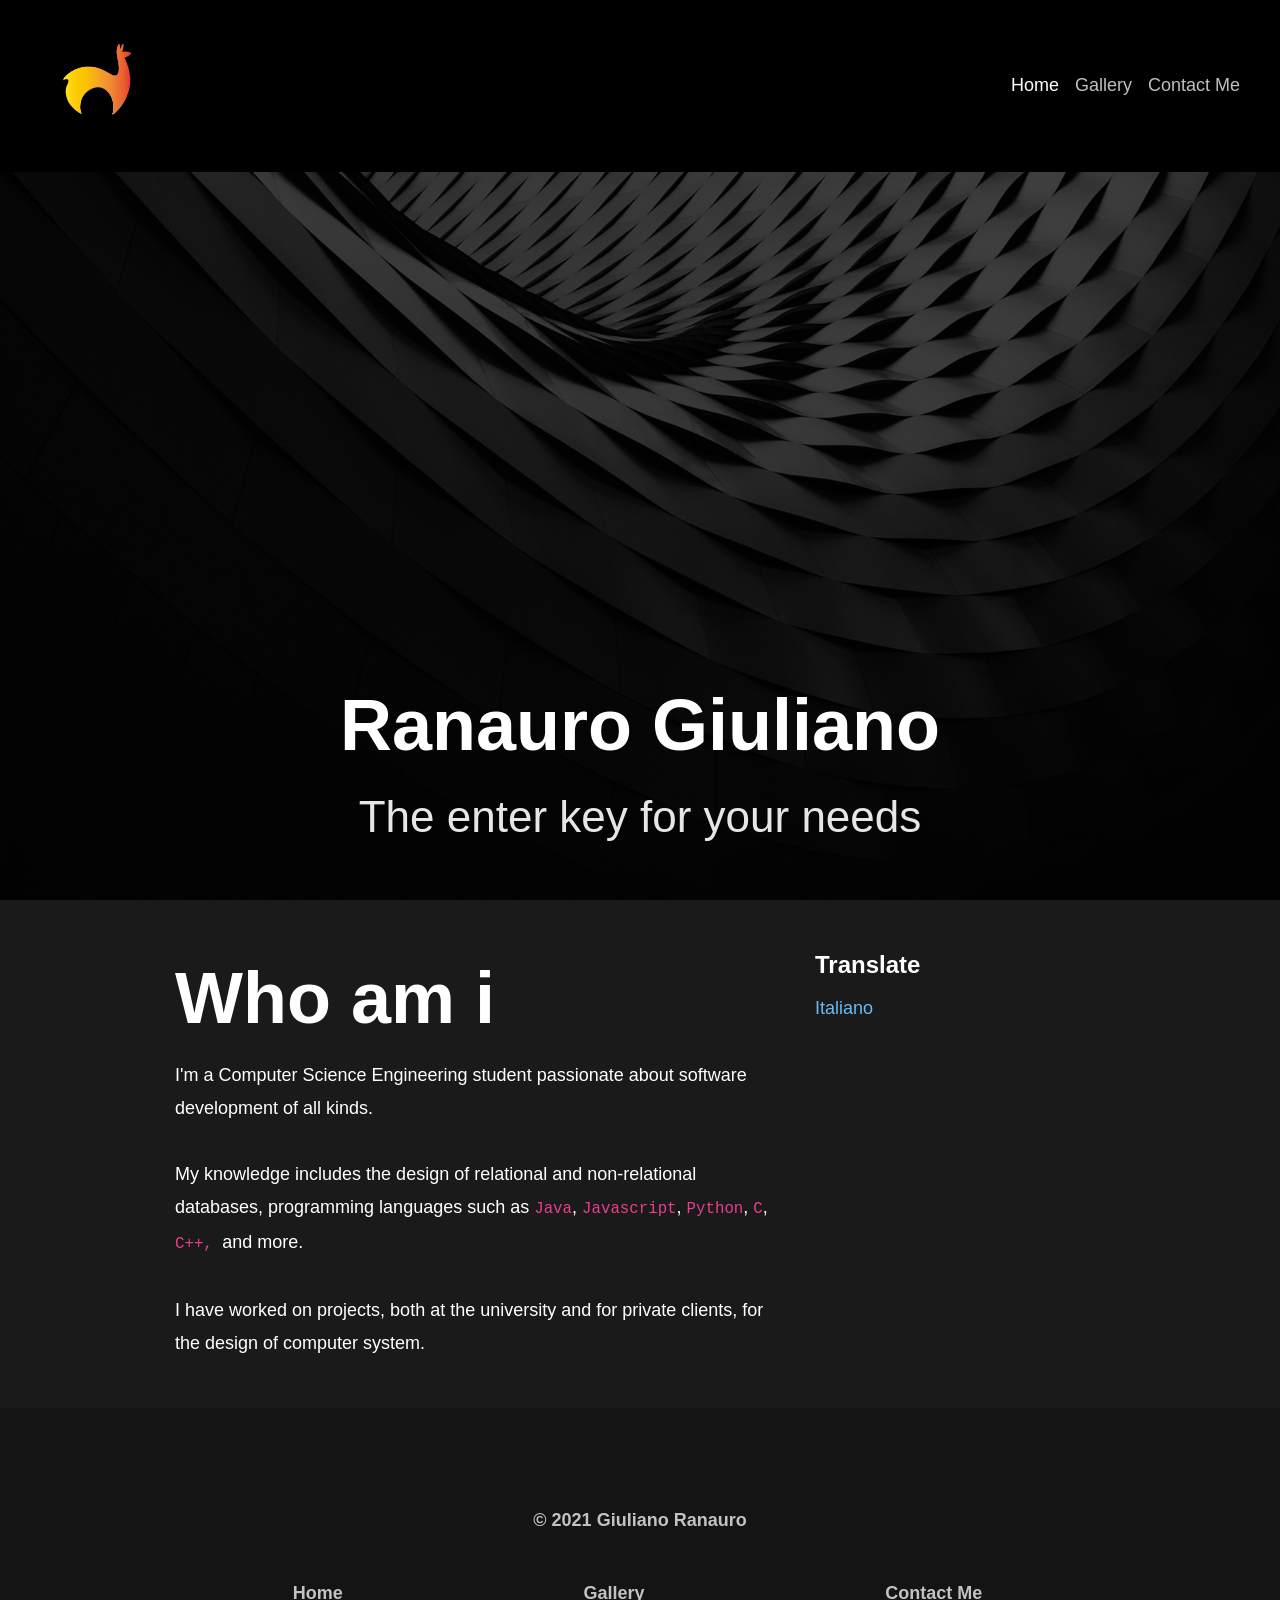
==== index.html @ 51da176e "link fix" ====
<!DOCTYPE html>
<html xmlns="http://www.w3.org/1999/xhtml" lang="en">

<head>

	<meta charset="utf-8" /> 
<meta http-equiv="Content-Type" content="text/html; charset=utf-8" />
		<meta name="robots" content="index, follow" />
		<meta name="generator" content="RapidWeaver" />
		<link rel="apple-touch-icon" sizes="167x167" href="https://follen99.github.io/ranauro.giuliano/resources/medium.png" />
<link rel="apple-touch-icon" sizes="180x180" href="https://follen99.github.io/ranauro.giuliano/resources/180x180.png" />
<link rel="apple-touch-icon" sizes="152x152" href="https://follen99.github.io/ranauro.giuliano/resources/small.png" />
<link rel="icon" type="image/png" href="https://follen99.github.io/ranauro.giuliano/resources/favicon_medium.png" sizes="32x32" />
<link rel="mask-icon" href="https://follen99.github.io/ranauro.giuliano/resources/site.svg" color="rgba(255,255,255,1.00)" /><link rel="icon" type="image/png" href="https://follen99.github.io/ranauro.giuliano/resources/favicon_small.png" sizes="16x16" />
<link rel="icon" type="image/png" href="https://follen99.github.io/ranauro.giuliano/resources/favicon_large.png" sizes="64x64" />
 

	<!-- Meta tags -->
	<meta name="viewport" content="width=device-width, initial-scale=1.0, maximum-scale=1.0, user-scalable=0" />

	<title>Home | Ranauro Giuliano</title>
	<link rel="stylesheet" type="text/css" media="all" href="rw_common/themes/Climate/consolidated.css?rwcache=648417399" />
		
	    
</head>

<!-- This page was created with RapidWeaver from Realmac Software. http://www.realmacsoftware.com -->

<body>
	<div class="hero" id="hero">
        <nav class="navbar navbar-expand-lg">
            <a class="navbar-brand" href="http://giulianoranauro.com/"><img src="rw_common/images/SiteIcon.png" width="1024" height="1024" alt="Ranauro Giuliano"/>
                <span class="navbar-title">Ranauro Giuliano</span>
            </a>
            <button class="navbar-toggler" type="button" data-toggle="collapse" data-target="#navbarNav" aria-controls="navbarNav" aria-expanded="false"
                aria-label="Toggle navigation">
                <span class="navbar-toggler-icon"></span>
            </button>
            <div class="collapse navbar-collapse" id="navbarNav">
                <ul class="navbar-nav ml-auto"><li class="nav-item active"><a href="./" rel="" class="nav-link">Home</a></li><li class="nav-item"><a href="photos/" rel="" class="nav-link">Gallery</a></li><li class="nav-item"><a href="markdown/" rel="" class="nav-link">Contact Me</a></li></ul>
            </div>
        </nav>

		<div class="hero-content" id="hero">
				<h1 class="hero-title">Ranauro Giuliano</h1>
				<h2 class="hero-slogan">The enter key for your needs</h2>
		</div>

		<div class="hero-background"></div>
	</div>

	<main class="content">
		<div class="container py-5">
			<div class="row">
				<div class="col-sm-8 main">
					<h1>Who am i </h1>I'm a Computer Science Engineering student passionate about software development of all kinds.<br /><br />My knowledge includes the design of relational and non-relational databases, programming languages such as <code>Java</code>, <code>Javascript</code>, <code>Python</code>, <code>C</code>, <code>C++, </code>and more.<br /><br />I have worked on projects, both at the university and for private clients, for the design of computer system.
                </div>

                <div class="col-sm-4 sidebar">
                    <h4>Translate</h4>
                    <a href="styled/" title="Home ita">Italiano</a>
                    
                </div>
			</div>
		</div>

		<div class="footer">
			<div class="container">
				<div class="row">
					<div class="col-sm-12">
						<div class="footer-content text-center">
							&copy; 2021 Giuliano Ranauro
						</div>

						<ul class="navbar-nav ml-auto"><li class="nav-item active"><a href="./" rel="" class="nav-link">Home</a></li><li class="nav-item"><a href="photos/" rel="" class="nav-link">Gallery</a></li><li class="nav-item"><a href="markdown/" rel="" class="nav-link">Contact Me</a></li></ul>
					</div>
				</div>
			</div>
		</div>
	</main>

	<script type="text/javascript" src="rw_common/themes/Climate/js/main.js?rwcache=648417399"></script>
</body>

</html>
---- rw_common/themes/Climate/consolidated.css ----
@media only screen {a:link,a:visited{color:rgba(104,187,247,1.00)}a:active,a:hover{color:rgba(83,150,198,1.00)}.btn-primary:link,.form-input-button{color:#fff;background-color:rgba(104,187,247,1.00);border-color:rgba(104,187,247,1.00)}.btn-primary:active,.btn-primary:hover,.form-input-button:active,.form-input-button:hover{background-color:rgba(83,150,198,1.00);border-color:rgba(83,150,198,1.00)}.footer-content a,.navbar-nav .dropdown-menu a:link,.thumbnail-caption{color:rgba(104,187,247,1.00)}.album-title,h1,h2,h3,h4,h5,h6{color:rgba(255,255,255,1.00)}.album-title em,h1 em,h2 em,h3 em,h4 em,h5 em,h6 em{color:rgba(255,255,255,1.00)}.album-title:after,h1:after,h2:after,h3:after,h4:after,h5:after,h6:after{background-color:rgba(104,187,247,1.00)}.photo-background,body{background-color:rgba(26,26,26,1.00);color:rgba(255,255,255,1.00);font-size:18px}.sidebar{color:rgba(255,255,255,0.45)}.hero-overlay{background-color:rgba(0,0,0,0.75)}.hero-background:before{background-color:rgba(0,0,0,0.75)}.hero-title{color:rgba(255,255,255,1.00)}.hero-slogan{color:rgba(255,255,255,0.90)}.navbar{background-color:rgba(0,0,0,1.00)}.nav-link:link,.nav-link:visited{color:rgba(255,255,255,0.75)}.navbar-nav>.nav-item.active>.nav-link,.navbar-nav>.nav-item>.nav-link:hover{color:rgba(255,255,255,1.00)}.navbar-toggler-icon{background:url("data:image/svg+xml;charset=utf8,%3Csvg viewBox='0 0 30 30' xmlns='http://www.w3.org/2000/svg'%3E%3Cpath stroke='rgba(255,255,255,0.75)' stroke-width='2' stroke-linecap='round' stroke-miterlimit='10' d='M4 7h22M4 15h22M4 23h22'/%3E%3C/svg%3E")}.footer{background-color:rgba(20,20,20,1.00)}.footer a:active,.footer a:hover,.footer a:link,.footer a:visited,.footer-content{color:rgba(194,194,194,1.00)!important}.navbar .navbar-brand img {display: inline-block;}.hero-background {filter: saturate(0%);}.container {max-width: 960px;}}/*! * Bootstrap v4.0.0 (https://getbootstrap.com) * Copyright 2011-2018 The Bootstrap Authors * Copyright 2011-2018 Twitter, Inc. * Licensed under MIT (https://github.com/twbs/bootstrap/blob/master/LICENSE) */:root{--blue:#007bff;--indigo:#6610f2;--purple:#6f42c1;--pink:#e83e8c;--red:#dc3545;--orange:#fd7e14;--yellow:#ffc107;--green:#28a745;--teal:#20c997;--cyan:#17a2b8;--white:#fff;--gray:#6c757d;--gray-dark:#343a40;--primary:#007bff;--secondary:#6c757d;--success:#28a745;--info:#17a2b8;--warning:#ffc107;--danger:#dc3545;--light:#f8f9fa;--dark:#343a40;--breakpoint-xs:0;--breakpoint-sm:576px;--breakpoint-md:768px;--breakpoint-lg:992px;--breakpoint-xl:1200px;--font-family-sans-serif:-apple-system,BlinkMacSystemFont,"Segoe UI",Roboto,"Helvetica Neue",Arial,sans-serif,"Apple Color Emoji","Segoe UI Emoji","Segoe UI Symbol";--font-family-monospace:SFMono-Regular,Menlo,Monaco,Consolas,"Liberation Mono","Courier New",monospace}*,:after,:before{-webkit-box-sizing:border-box;box-sizing:border-box}html{font-family:sans-serif;line-height:1.15;-webkit-text-size-adjust:100%;-ms-text-size-adjust:100%;-ms-overflow-style:scrollbar;-webkit-tap-highlight-color:transparent}@-ms-viewport{width:device-width}article,aside,dialog,figcaption,figure,footer,header,hgroup,main,nav,section{display:block}body{margin:0;font-family:-apple-system,BlinkMacSystemFont,Segoe UI,Roboto,Helvetica Neue,Arial,sans-serif;font-size:1rem;font-weight:400;line-height:1.6;color:#fff;text-align:left;background-color:#000}[tabindex="-1"]:focus{outline:0!important}hr{-webkit-box-sizing:content-box;box-sizing:content-box;height:0;overflow:visible}h1,h2,h3,h4,h5,h6{margin-top:0;margin-bottom:.66666667rem}p{margin-top:0;margin-bottom:1rem}abbr[data-original-title],abbr[title]{text-decoration:underline;-webkit-text-decoration:underline dotted;text-decoration:underline dotted;cursor:help;border-bottom:0}address{font-style:normal;line-height:inherit}address,dl,ol,ul{margin-bottom:1rem}dl,ol,ul{margin-top:0}ol ol,ol ul,ul ol,ul ul{margin-bottom:0}dt{font-weight:600}dd{margin-bottom:.5rem;margin-left:0}blockquote{margin:0 0 1rem}dfn{font-style:italic}b,strong{font-weight:bolder}small{font-size:80%}sub,sup{position:relative;font-size:75%;line-height:0;vertical-align:baseline}sub{bottom:-.25em}sup{top:-.5em}a{color:#007bff;text-decoration:none;background-color:transparent;-webkit-text-decoration-skip:objects}a:hover{color:#0056b3;text-decoration:underline}a:not([href]):not([tabindex]),a:not([href]):not([tabindex]):focus,a:not([href]):not([tabindex]):hover{color:inherit;text-decoration:none}a:not([href]):not([tabindex]):focus{outline:0}code,kbd,pre,samp{font-family:monospace,monospace;font-size:1em}pre{margin-top:0;margin-bottom:1rem;overflow:auto;-ms-overflow-style:scrollbar}figure{margin:0 0 1rem}img{vertical-align:middle;border-style:none}svg:not(:root){overflow:hidden}table{border-collapse:collapse}caption{padding-top:.75rem;padding-bottom:.75rem;color:#6c757d;text-align:left;caption-side:bottom}th{text-align:inherit}label{display:inline-block;margin-bottom:.5rem}button{border-radius:0}button:focus{outline:1px dotted;outline:5px auto -webkit-focus-ring-color}button,input,optgroup,select,textarea{margin:0;font-family:inherit;font-size:inherit;line-height:inherit}button,input{overflow:visible}button,select{text-transform:none}[type=reset],[type=submit],button,html [type=button]{-webkit-appearance:button}[type=button]::-moz-focus-inner,[type=reset]::-moz-focus-inner,[type=submit]::-moz-focus-inner,button::-moz-focus-inner{padding:0;border-style:none}input[type=checkbox],input[type=radio]{-webkit-box-sizing:border-box;box-sizing:border-box;padding:0}input[type=date],input[type=datetime-local],input[type=month],input[type=time]{-webkit-appearance:listbox}textarea{overflow:auto;resize:vertical}fieldset{min-width:0;padding:0;margin:0;border:0}legend{display:block;width:100%;max-width:100%;padding:0;margin-bottom:.5rem;font-size:1.5rem;line-height:inherit;color:inherit;white-space:normal}progress{vertical-align:baseline}[type=number]::-webkit-inner-spin-button,[type=number]::-webkit-outer-spin-button{height:auto}[type=search]{outline-offset:-2px;-webkit-appearance:none}[type=search]::-webkit-search-cancel-button,[type=search]::-webkit-search-decoration{-webkit-appearance:none}::-webkit-file-upload-button{font:inherit;-webkit-appearance:button}output{display:inline-block}summary{display:list-item;cursor:pointer}template{display:none}[hidden]{display:none!important}.album-title,.blog-entry .blog-entry-title,.h1,.h2,.h3,.h4,.h5,.h6,.photo-background .photo-navigation .photo-title,h1,h2,h3,h4,h5,h6{margin-bottom:.66666667rem;font-family:inherit;font-weight:600;line-height:1.4;color:inherit}.h1,h1{font-size:4.5rem}.album-title,.blog-entry .blog-entry-title,.h2,.photo-background .photo-navigation .photo-title,h2{font-size:2.75rem}.h3,h3{font-size:2rem}.h4,h4{font-size:1.5rem}.h5,.h6,h5,h6{font-size:1rem}.album-description,.lead,.photo-background .photo-navigation .photo-caption{font-size:1.5rem;font-weight:300}.display-1{font-size:6rem}.display-1,.display-2{font-weight:300;line-height:1.4}.display-2{font-size:5.5rem}.display-3{font-size:4.5rem}.display-3,.display-4{font-weight:300;line-height:1.4}.display-4{font-size:3.5rem}hr{margin-top:1rem;margin-bottom:1rem;border:0;border-top:1px solid #404040}.small,small{font-size:80%;font-weight:400}.mark,mark{padding:.2em;background-color:#fcf8e3}.list-inline,.list-unstyled{padding-left:0;list-style:none}.list-inline-item{display:inline-block}.list-inline-item:not(:last-child){margin-right:.5rem}.initialism{font-size:90%;text-transform:uppercase}.blockquote{margin-bottom:1rem;font-size:1.25rem}.blockquote-footer{display:block;font-size:80%;color:#6c757d}.blockquote-footer:before{content:"\2014   \A0"}.album-wrapper .thumbnail-wrap .thumbnail-frame>a>img,.blog-entry img,.img-fluid,.img-thumbnail,img{max-width:100%;height:auto}.img-thumbnail{padding:.25rem;background-color:#000;border:1px solid #dee2e6;border-radius:.25rem}.figure{display:inline-block}.figure-img{margin-bottom:.5rem;line-height:1}.figure-caption{font-size:90%;color:#6c757d}code,kbd,pre,samp{font-family:SFMono-Regular,Menlo,Monaco,Consolas,Liberation Mono,Courier New,monospace}code{font-size:87.5%;color:#e83e8c;word-break:break-word}a>code{color:inherit}kbd{padding:.2rem .4rem;font-size:87.5%;color:#fff;background-color:#212529;border-radius:.2rem}kbd kbd{padding:0;font-size:100%;font-weight:600}pre{display:block;font-size:87.5%;color:#212529}pre code{font-size:inherit;color:inherit;word-break:normal}.pre-scrollable{max-height:340px;overflow-y:scroll}.container{width:100%;padding-right:15px;padding-left:15px;margin-right:auto;margin-left:auto}@media (min-width:576px){.container{max-width:540px}}@media (min-width:768px){.container{max-width:720px}}@media (min-width:992px){.container{max-width:880px}}@media (min-width:1200px){.container{max-width:980px}}.container-fluid{width:100%;padding-right:15px;padding-left:15px;margin-right:auto;margin-left:auto}.row{display:-webkit-box;display:-ms-flexbox;display:flex;-ms-flex-wrap:wrap;flex-wrap:wrap;margin-right:-15px;margin-left:-15px}.no-gutters{margin-right:0;margin-left:0}.no-gutters>.col,.no-gutters>[class*=col-]{padding-right:0;padding-left:0}.col,.col-1,.col-2,.col-3,.col-4,.col-5,.col-6,.col-7,.col-8,.col-9,.col-10,.col-11,.col-12,.col-auto,.col-lg,.col-lg-1,.col-lg-2,.col-lg-3,.col-lg-4,.col-lg-5,.col-lg-6,.col-lg-7,.col-lg-8,.col-lg-9,.col-lg-10,.col-lg-11,.col-lg-12,.col-lg-auto,.col-md,.col-md-1,.col-md-2,.col-md-3,.col-md-4,.col-md-5,.col-md-6,.col-md-7,.col-md-8,.col-md-9,.col-md-10,.col-md-11,.col-md-12,.col-md-auto,.col-sm,.col-sm-1,.col-sm-2,.col-sm-3,.col-sm-4,.col-sm-5,.col-sm-6,.col-sm-7,.col-sm-8,.col-sm-9,.col-sm-10,.col-sm-11,.col-sm-12,.col-sm-auto,.col-xl,.col-xl-1,.col-xl-2,.col-xl-3,.col-xl-4,.col-xl-5,.col-xl-6,.col-xl-7,.col-xl-8,.col-xl-9,.col-xl-10,.col-xl-11,.col-xl-12,.col-xl-auto,.form-select-field{position:relative;width:100%;min-height:1px;padding-right:15px;padding-left:15px}.col{-ms-flex-preferred-size:0;flex-basis:0;-webkit-box-flex:1;-ms-flex-positive:1;flex-grow:1;max-width:100%}.col-auto{-ms-flex:0 0 auto;flex:0 0 auto;width:auto;max-width:none}.col-1,.col-auto{-webkit-box-flex:0}.col-1{-ms-flex:0 0 8.33333333%;flex:0 0 8.33333333%;max-width:8.33333333%}.col-2{-ms-flex:0 0 16.66666667%;flex:0 0 16.66666667%;max-width:16.66666667%}.col-2,.col-3{-webkit-box-flex:0}.col-3{-ms-flex:0 0 25%;flex:0 0 25%;max-width:25%}.col-4{-ms-flex:0 0 33.33333333%;flex:0 0 33.33333333%;max-width:33.33333333%}.col-4,.col-5{-webkit-box-flex:0}.col-5{-ms-flex:0 0 41.66666667%;flex:0 0 41.66666667%;max-width:41.66666667%}.col-6{-ms-flex:0 0 50%;flex:0 0 50%;max-width:50%}.col-6,.col-7{-webkit-box-flex:0}.col-7{-ms-flex:0 0 58.33333333%;flex:0 0 58.33333333%;max-width:58.33333333%}.col-8{-ms-flex:0 0 66.66666667%;flex:0 0 66.66666667%;max-width:66.66666667%}.col-8,.col-9{-webkit-box-flex:0}.col-9{-ms-flex:0 0 75%;flex:0 0 75%;max-width:75%}.col-10{-ms-flex:0 0 83.33333333%;flex:0 0 83.33333333%;max-width:83.33333333%}.col-10,.col-11{-webkit-box-flex:0}.col-11{-ms-flex:0 0 91.66666667%;flex:0 0 91.66666667%;max-width:91.66666667%}.col-12{-webkit-box-flex:0;-ms-flex:0 0 100%;flex:0 0 100%;max-width:100%}.order-first{-webkit-box-ordinal-group:0;-ms-flex-order:-1;order:-1}.order-last{-webkit-box-ordinal-group:14;-ms-flex-order:13;order:13}.order-0{-webkit-box-ordinal-group:1;-ms-flex-order:0;order:0}.order-1{-webkit-box-ordinal-group:2;-ms-flex-order:1;order:1}.order-2{-webkit-box-ordinal-group:3;-ms-flex-order:2;order:2}.order-3{-webkit-box-ordinal-group:4;-ms-flex-order:3;order:3}.order-4{-webkit-box-ordinal-group:5;-ms-flex-order:4;order:4}.order-5{-webkit-box-ordinal-group:6;-ms-flex-order:5;order:5}.order-6{-webkit-box-ordinal-group:7;-ms-flex-order:6;order:6}.order-7{-webkit-box-ordinal-group:8;-ms-flex-order:7;order:7}.order-8{-webkit-box-ordinal-group:9;-ms-flex-order:8;order:8}.order-9{-webkit-box-ordinal-group:10;-ms-flex-order:9;order:9}.order-10{-webkit-box-ordinal-group:11;-ms-flex-order:10;order:10}.order-11{-webkit-box-ordinal-group:12;-ms-flex-order:11;order:11}.order-12{-webkit-box-ordinal-group:13;-ms-flex-order:12;order:12}.offset-1{margin-left:8.33333333%}.offset-2{margin-left:16.66666667%}.offset-3{margin-left:25%}.offset-4{margin-left:33.33333333%}.offset-5{margin-left:41.66666667%}.offset-6{margin-left:50%}.offset-7{margin-left:58.33333333%}.offset-8{margin-left:66.66666667%}.offset-9{margin-left:75%}.offset-10{margin-left:83.33333333%}.offset-11{margin-left:91.66666667%}@media (min-width:576px){.col-sm{-ms-flex-preferred-size:0;flex-basis:0;-webkit-box-flex:1;-ms-flex-positive:1;flex-grow:1;max-width:100%}.col-sm-auto{-webkit-box-flex:0;-ms-flex:0 0 auto;flex:0 0 auto;width:auto;max-width:none}.col-sm-1{-webkit-box-flex:0;-ms-flex:0 0 8.33333333%;flex:0 0 8.33333333%;max-width:8.33333333%}.col-sm-2{-webkit-box-flex:0;-ms-flex:0 0 16.66666667%;flex:0 0 16.66666667%;max-width:16.66666667%}.col-sm-3{-webkit-box-flex:0;-ms-flex:0 0 25%;flex:0 0 25%;max-width:25%}.col-sm-4{-webkit-box-flex:0;-ms-flex:0 0 33.33333333%;flex:0 0 33.33333333%;max-width:33.33333333%}.col-sm-5{-webkit-box-flex:0;-ms-flex:0 0 41.66666667%;flex:0 0 41.66666667%;max-width:41.66666667%}.col-sm-6,.form-select-field{-webkit-box-flex:0;-ms-flex:0 0 50%;flex:0 0 50%;max-width:50%}.col-sm-7{-webkit-box-flex:0;-ms-flex:0 0 58.33333333%;flex:0 0 58.33333333%;max-width:58.33333333%}.col-sm-8{-webkit-box-flex:0;-ms-flex:0 0 66.66666667%;flex:0 0 66.66666667%;max-width:66.66666667%}.col-sm-9{-webkit-box-flex:0;-ms-flex:0 0 75%;flex:0 0 75%;max-width:75%}.col-sm-10{-webkit-box-flex:0;-ms-flex:0 0 83.33333333%;flex:0 0 83.33333333%;max-width:83.33333333%}.col-sm-11{-webkit-box-flex:0;-ms-flex:0 0 91.66666667%;flex:0 0 91.66666667%;max-width:91.66666667%}.col-sm-12{-webkit-box-flex:0;-ms-flex:0 0 100%;flex:0 0 100%;max-width:100%}.order-sm-first{-webkit-box-ordinal-group:0;-ms-flex-order:-1;order:-1}.order-sm-last{-webkit-box-ordinal-group:14;-ms-flex-order:13;order:13}.order-sm-0{-webkit-box-ordinal-group:1;-ms-flex-order:0;order:0}.order-sm-1{-webkit-box-ordinal-group:2;-ms-flex-order:1;order:1}.order-sm-2{-webkit-box-ordinal-group:3;-ms-flex-order:2;order:2}.order-sm-3{-webkit-box-ordinal-group:4;-ms-flex-order:3;order:3}.order-sm-4{-webkit-box-ordinal-group:5;-ms-flex-order:4;order:4}.order-sm-5{-webkit-box-ordinal-group:6;-ms-flex-order:5;order:5}.order-sm-6{-webkit-box-ordinal-group:7;-ms-flex-order:6;order:6}.order-sm-7{-webkit-box-ordinal-group:8;-ms-flex-order:7;order:7}.order-sm-8{-webkit-box-ordinal-group:9;-ms-flex-order:8;order:8}.order-sm-9{-webkit-box-ordinal-group:10;-ms-flex-order:9;order:9}.order-sm-10{-webkit-box-ordinal-group:11;-ms-flex-order:10;order:10}.order-sm-11{-webkit-box-ordinal-group:12;-ms-flex-order:11;order:11}.order-sm-12{-webkit-box-ordinal-group:13;-ms-flex-order:12;order:12}.offset-sm-0{margin-left:0}.offset-sm-1{margin-left:8.33333333%}.offset-sm-2{margin-left:16.66666667%}.offset-sm-3{margin-left:25%}.offset-sm-4{margin-left:33.33333333%}.offset-sm-5{margin-left:41.66666667%}.offset-sm-6{margin-left:50%}.offset-sm-7{margin-left:58.33333333%}.offset-sm-8{margin-left:66.66666667%}.offset-sm-9{margin-left:75%}.offset-sm-10{margin-left:83.33333333%}.offset-sm-11{margin-left:91.66666667%}}@media (min-width:768px){.col-md{-ms-flex-preferred-size:0;flex-basis:0;-webkit-box-flex:1;-ms-flex-positive:1;flex-grow:1;max-width:100%}.col-md-auto{-webkit-box-flex:0;-ms-flex:0 0 auto;flex:0 0 auto;width:auto;max-width:none}.col-md-1{-webkit-box-flex:0;-ms-flex:0 0 8.33333333%;flex:0 0 8.33333333%;max-width:8.33333333%}.col-md-2{-webkit-box-flex:0;-ms-flex:0 0 16.66666667%;flex:0 0 16.66666667%;max-width:16.66666667%}.col-md-3{-webkit-box-flex:0;-ms-flex:0 0 25%;flex:0 0 25%;max-width:25%}.col-md-4{-webkit-box-flex:0;-ms-flex:0 0 33.33333333%;flex:0 0 33.33333333%;max-width:33.33333333%}.col-md-5{-webkit-box-flex:0;-ms-flex:0 0 41.66666667%;flex:0 0 41.66666667%;max-width:41.66666667%}.col-md-6{-webkit-box-flex:0;-ms-flex:0 0 50%;flex:0 0 50%;max-width:50%}.col-md-7{-webkit-box-flex:0;-ms-flex:0 0 58.33333333%;flex:0 0 58.33333333%;max-width:58.33333333%}.col-md-8{-webkit-box-flex:0;-ms-flex:0 0 66.66666667%;flex:0 0 66.66666667%;max-width:66.66666667%}.col-md-9{-webkit-box-flex:0;-ms-flex:0 0 75%;flex:0 0 75%;max-width:75%}.col-md-10{-webkit-box-flex:0;-ms-flex:0 0 83.33333333%;flex:0 0 83.33333333%;max-width:83.33333333%}.col-md-11{-webkit-box-flex:0;-ms-flex:0 0 91.66666667%;flex:0 0 91.66666667%;max-width:91.66666667%}.col-md-12{-webkit-box-flex:0;-ms-flex:0 0 100%;flex:0 0 100%;max-width:100%}.order-md-first{-webkit-box-ordinal-group:0;-ms-flex-order:-1;order:-1}.order-md-last{-webkit-box-ordinal-group:14;-ms-flex-order:13;order:13}.order-md-0{-webkit-box-ordinal-group:1;-ms-flex-order:0;order:0}.order-md-1{-webkit-box-ordinal-group:2;-ms-flex-order:1;order:1}.order-md-2{-webkit-box-ordinal-group:3;-ms-flex-order:2;order:2}.order-md-3{-webkit-box-ordinal-group:4;-ms-flex-order:3;order:3}.order-md-4{-webkit-box-ordinal-group:5;-ms-flex-order:4;order:4}.order-md-5{-webkit-box-ordinal-group:6;-ms-flex-order:5;order:5}.order-md-6{-webkit-box-ordinal-group:7;-ms-flex-order:6;order:6}.order-md-7{-webkit-box-ordinal-group:8;-ms-flex-order:7;order:7}.order-md-8{-webkit-box-ordinal-group:9;-ms-flex-order:8;order:8}.order-md-9{-webkit-box-ordinal-group:10;-ms-flex-order:9;order:9}.order-md-10{-webkit-box-ordinal-group:11;-ms-flex-order:10;order:10}.order-md-11{-webkit-box-ordinal-group:12;-ms-flex-order:11;order:11}.order-md-12{-webkit-box-ordinal-group:13;-ms-flex-order:12;order:12}.offset-md-0{margin-left:0}.offset-md-1{margin-left:8.33333333%}.offset-md-2{margin-left:16.66666667%}.offset-md-3{margin-left:25%}.offset-md-4{margin-left:33.33333333%}.offset-md-5{margin-left:41.66666667%}.offset-md-6{margin-left:50%}.offset-md-7{margin-left:58.33333333%}.offset-md-8{margin-left:66.66666667%}.offset-md-9{margin-left:75%}.offset-md-10{margin-left:83.33333333%}.offset-md-11{margin-left:91.66666667%}}@media (min-width:992px){.col-lg{-ms-flex-preferred-size:0;flex-basis:0;-webkit-box-flex:1;-ms-flex-positive:1;flex-grow:1;max-width:100%}.col-lg-auto{-webkit-box-flex:0;-ms-flex:0 0 auto;flex:0 0 auto;width:auto;max-width:none}.col-lg-1{-webkit-box-flex:0;-ms-flex:0 0 8.33333333%;flex:0 0 8.33333333%;max-width:8.33333333%}.col-lg-2{-webkit-box-flex:0;-ms-flex:0 0 16.66666667%;flex:0 0 16.66666667%;max-width:16.66666667%}.col-lg-3{-webkit-box-flex:0;-ms-flex:0 0 25%;flex:0 0 25%;max-width:25%}.col-lg-4{-webkit-box-flex:0;-ms-flex:0 0 33.33333333%;flex:0 0 33.33333333%;max-width:33.33333333%}.col-lg-5{-webkit-box-flex:0;-ms-flex:0 0 41.66666667%;flex:0 0 41.66666667%;max-width:41.66666667%}.col-lg-6{-webkit-box-flex:0;-ms-flex:0 0 50%;flex:0 0 50%;max-width:50%}.col-lg-7{-webkit-box-flex:0;-ms-flex:0 0 58.33333333%;flex:0 0 58.33333333%;max-width:58.33333333%}.col-lg-8{-webkit-box-flex:0;-ms-flex:0 0 66.66666667%;flex:0 0 66.66666667%;max-width:66.66666667%}.col-lg-9{-webkit-box-flex:0;-ms-flex:0 0 75%;flex:0 0 75%;max-width:75%}.col-lg-10{-webkit-box-flex:0;-ms-flex:0 0 83.33333333%;flex:0 0 83.33333333%;max-width:83.33333333%}.col-lg-11{-webkit-box-flex:0;-ms-flex:0 0 91.66666667%;flex:0 0 91.66666667%;max-width:91.66666667%}.col-lg-12{-webkit-box-flex:0;-ms-flex:0 0 100%;flex:0 0 100%;max-width:100%}.order-lg-first{-webkit-box-ordinal-group:0;-ms-flex-order:-1;order:-1}.order-lg-last{-webkit-box-ordinal-group:14;-ms-flex-order:13;order:13}.order-lg-0{-webkit-box-ordinal-group:1;-ms-flex-order:0;order:0}.order-lg-1{-webkit-box-ordinal-group:2;-ms-flex-order:1;order:1}.order-lg-2{-webkit-box-ordinal-group:3;-ms-flex-order:2;order:2}.order-lg-3{-webkit-box-ordinal-group:4;-ms-flex-order:3;order:3}.order-lg-4{-webkit-box-ordinal-group:5;-ms-flex-order:4;order:4}.order-lg-5{-webkit-box-ordinal-group:6;-ms-flex-order:5;order:5}.order-lg-6{-webkit-box-ordinal-group:7;-ms-flex-order:6;order:6}.order-lg-7{-webkit-box-ordinal-group:8;-ms-flex-order:7;order:7}.order-lg-8{-webkit-box-ordinal-group:9;-ms-flex-order:8;order:8}.order-lg-9{-webkit-box-ordinal-group:10;-ms-flex-order:9;order:9}.order-lg-10{-webkit-box-ordinal-group:11;-ms-flex-order:10;order:10}.order-lg-11{-webkit-box-ordinal-group:12;-ms-flex-order:11;order:11}.order-lg-12{-webkit-box-ordinal-group:13;-ms-flex-order:12;order:12}.offset-lg-0{margin-left:0}.offset-lg-1{margin-left:8.33333333%}.offset-lg-2{margin-left:16.66666667%}.offset-lg-3{margin-left:25%}.offset-lg-4{margin-left:33.33333333%}.offset-lg-5{margin-left:41.66666667%}.offset-lg-6{margin-left:50%}.offset-lg-7{margin-left:58.33333333%}.offset-lg-8{margin-left:66.66666667%}.offset-lg-9{margin-left:75%}.offset-lg-10{margin-left:83.33333333%}.offset-lg-11{margin-left:91.66666667%}}@media (min-width:1200px){.col-xl{-ms-flex-preferred-size:0;flex-basis:0;-webkit-box-flex:1;-ms-flex-positive:1;flex-grow:1;max-width:100%}.col-xl-auto{-webkit-box-flex:0;-ms-flex:0 0 auto;flex:0 0 auto;width:auto;max-width:none}.col-xl-1{-webkit-box-flex:0;-ms-flex:0 0 8.33333333%;flex:0 0 8.33333333%;max-width:8.33333333%}.col-xl-2{-webkit-box-flex:0;-ms-flex:0 0 16.66666667%;flex:0 0 16.66666667%;max-width:16.66666667%}.col-xl-3{-webkit-box-flex:0;-ms-flex:0 0 25%;flex:0 0 25%;max-width:25%}.col-xl-4{-webkit-box-flex:0;-ms-flex:0 0 33.33333333%;flex:0 0 33.33333333%;max-width:33.33333333%}.col-xl-5{-webkit-box-flex:0;-ms-flex:0 0 41.66666667%;flex:0 0 41.66666667%;max-width:41.66666667%}.col-xl-6{-webkit-box-flex:0;-ms-flex:0 0 50%;flex:0 0 50%;max-width:50%}.col-xl-7{-webkit-box-flex:0;-ms-flex:0 0 58.33333333%;flex:0 0 58.33333333%;max-width:58.33333333%}.col-xl-8{-webkit-box-flex:0;-ms-flex:0 0 66.66666667%;flex:0 0 66.66666667%;max-width:66.66666667%}.col-xl-9{-webkit-box-flex:0;-ms-flex:0 0 75%;flex:0 0 75%;max-width:75%}.col-xl-10{-webkit-box-flex:0;-ms-flex:0 0 83.33333333%;flex:0 0 83.33333333%;max-width:83.33333333%}.col-xl-11{-webkit-box-flex:0;-ms-flex:0 0 91.66666667%;flex:0 0 91.66666667%;max-width:91.66666667%}.col-xl-12{-webkit-box-flex:0;-ms-flex:0 0 100%;flex:0 0 100%;max-width:100%}.order-xl-first{-webkit-box-ordinal-group:0;-ms-flex-order:-1;order:-1}.order-xl-last{-webkit-box-ordinal-group:14;-ms-flex-order:13;order:13}.order-xl-0{-webkit-box-ordinal-group:1;-ms-flex-order:0;order:0}.order-xl-1{-webkit-box-ordinal-group:2;-ms-flex-order:1;order:1}.order-xl-2{-webkit-box-ordinal-group:3;-ms-flex-order:2;order:2}.order-xl-3{-webkit-box-ordinal-group:4;-ms-flex-order:3;order:3}.order-xl-4{-webkit-box-ordinal-group:5;-ms-flex-order:4;order:4}.order-xl-5{-webkit-box-ordinal-group:6;-ms-flex-order:5;order:5}.order-xl-6{-webkit-box-ordinal-group:7;-ms-flex-order:6;order:6}.order-xl-7{-webkit-box-ordinal-group:8;-ms-flex-order:7;order:7}.order-xl-8{-webkit-box-ordinal-group:9;-ms-flex-order:8;order:8}.order-xl-9{-webkit-box-ordinal-group:10;-ms-flex-order:9;order:9}.order-xl-10{-webkit-box-ordinal-group:11;-ms-flex-order:10;order:10}.order-xl-11{-webkit-box-ordinal-group:12;-ms-flex-order:11;order:11}.order-xl-12{-webkit-box-ordinal-group:13;-ms-flex-order:12;order:12}.offset-xl-0{margin-left:0}.offset-xl-1{margin-left:8.33333333%}.offset-xl-2{margin-left:16.66666667%}.offset-xl-3{margin-left:25%}.offset-xl-4{margin-left:33.33333333%}.offset-xl-5{margin-left:41.66666667%}.offset-xl-6{margin-left:50%}.offset-xl-7{margin-left:58.33333333%}.offset-xl-8{margin-left:66.66666667%}.offset-xl-9{margin-left:75%}.offset-xl-10{margin-left:83.33333333%}.offset-xl-11{margin-left:91.66666667%}}.table{width:100%;max-width:100%;margin-bottom:1rem;background-color:transparent}.table td,.table th{padding:.75rem;vertical-align:top;border-top:1px solid #dee2e6}.table thead th{vertical-align:bottom;border-bottom:2px solid #dee2e6}.table tbody+tbody{border-top:2px solid #dee2e6}.table .table{background-color:#000}.table-sm td,.table-sm th{padding:.3rem}.table-bordered,.table-bordered td,.table-bordered th{border:1px solid #dee2e6}.table-bordered thead td,.table-bordered thead th{border-bottom-width:2px}.table-striped tbody tr:nth-of-type(odd){background-color:rgba(0,0,0,.05)}.table-hover tbody tr:hover{background-color:rgba(0,0,0,.075)}.table-primary,.table-primary>td,.table-primary>th{background-color:#b8daff}.table-hover .table-primary:hover,.table-hover .table-primary:hover>td,.table-hover .table-primary:hover>th{background-color:#9fcdff}.table-secondary,.table-secondary>td,.table-secondary>th{background-color:#d6d8db}.table-hover .table-secondary:hover,.table-hover .table-secondary:hover>td,.table-hover .table-secondary:hover>th{background-color:#c8cbcf}.table-success,.table-success>td,.table-success>th{background-color:#c3e6cb}.table-hover .table-success:hover,.table-hover .table-success:hover>td,.table-hover .table-success:hover>th{background-color:#b1dfbb}.table-info,.table-info>td,.table-info>th{background-color:#bee5eb}.table-hover .table-info:hover,.table-hover .table-info:hover>td,.table-hover .table-info:hover>th{background-color:#abdde5}.table-warning,.table-warning>td,.table-warning>th{background-color:#ffeeba}.table-hover .table-warning:hover,.table-hover .table-warning:hover>td,.table-hover .table-warning:hover>th{background-color:#ffe8a1}.table-danger,.table-danger>td,.table-danger>th{background-color:#f5c6cb}.table-hover .table-danger:hover,.table-hover .table-danger:hover>td,.table-hover .table-danger:hover>th{background-color:#f1b0b7}.table-light,.table-light>td,.table-light>th{background-color:#fdfdfe}.table-hover .table-light:hover,.table-hover .table-light:hover>td,.table-hover .table-light:hover>th{background-color:#ececf6}.table-dark,.table-dark>td,.table-dark>th{background-color:#c6c8ca}.table-hover .table-dark:hover,.table-hover .table-dark:hover>td,.table-hover .table-dark:hover>th{background-color:#b9bbbe}.table-active,.table-active>td,.table-active>th,.table-hover .table-active:hover,.table-hover .table-active:hover>td,.table-hover .table-active:hover>th{background-color:rgba(0,0,0,.075)}.table .thead-dark th{color:#000;background-color:#212529;border-color:#32383e}.table .thead-light th{color:#495057;background-color:#e9ecef;border-color:#dee2e6}.table-dark{color:#000;background-color:#212529}.table-dark td,.table-dark th,.table-dark thead th{border-color:#32383e}.table-dark.table-bordered{border:0}.table-dark.table-striped tbody tr:nth-of-type(odd){background-color:hsla(0,0%,100%,.05)}.table-dark.table-hover tbody tr:hover{background-color:hsla(0,0%,100%,.075)}@media (max-width:575.98px){.table-responsive-sm{display:block;width:100%;overflow-x:auto;-webkit-overflow-scrolling:touch;-ms-overflow-style:-ms-autohiding-scrollbar}.table-responsive-sm>.table-bordered{border:0}}@media (max-width:767.98px){.table-responsive-md{display:block;width:100%;overflow-x:auto;-webkit-overflow-scrolling:touch;-ms-overflow-style:-ms-autohiding-scrollbar}.table-responsive-md>.table-bordered{border:0}}@media (max-width:991.98px){.table-responsive-lg{display:block;width:100%;overflow-x:auto;-webkit-overflow-scrolling:touch;-ms-overflow-style:-ms-autohiding-scrollbar}.table-responsive-lg>.table-bordered{border:0}}@media (max-width:1199.98px){.table-responsive-xl{display:block;width:100%;overflow-x:auto;-webkit-overflow-scrolling:touch;-ms-overflow-style:-ms-autohiding-scrollbar}.table-responsive-xl>.table-bordered{border:0}}.table-responsive{display:block;width:100%;overflow-x:auto;-webkit-overflow-scrolling:touch;-ms-overflow-style:-ms-autohiding-scrollbar}.table-responsive>.table-bordered{border:0}.form-control,.form-input-field,.form-select-field{display:block;width:100%;padding:.375rem .75rem;font-size:1rem;line-height:1.6;color:#495057;background-color:#fff;background-clip:padding-box;border:1px solid #000;border-radius:.25rem;-webkit-transition:border-color .15s ease-in-out,-webkit-box-shadow .15s ease-in-out;transition:border-color .15s ease-in-out,-webkit-box-shadow .15s ease-in-out;transition:border-color .15s ease-in-out,box-shadow .15s ease-in-out;transition:border-color .15s ease-in-out,box-shadow .15s ease-in-out,-webkit-box-shadow .15s ease-in-out}.form-control::-ms-expand,.form-input-field::-ms-expand,.form-select-field::-ms-expand{background-color:transparent;border:0}.form-control:focus,.form-input-field:focus,.form-select-field:focus{color:#495057;background-color:#fff;border-color:#80bdff;outline:0;-webkit-box-shadow:0 0 0 .2rem rgba(0,123,255,.25);box-shadow:0 0 0 .2rem rgba(0,123,255,.25)}.form-control::-webkit-input-placeholder,.form-input-field::-webkit-input-placeholder,.form-select-field::-webkit-input-placeholder{color:#6c757d;opacity:1}.form-control:-ms-input-placeholder,.form-control::-ms-input-placeholder,.form-input-field:-ms-input-placeholder,.form-input-field::-ms-input-placeholder,.form-select-field:-ms-input-placeholder,.form-select-field::-ms-input-placeholder{color:#6c757d;opacity:1}.form-control::placeholder,.form-input-field::placeholder,.form-select-field::placeholder{color:#6c757d;opacity:1}.form-control:disabled,.form-control[readonly],.form-input-field:disabled,.form-select-field:disabled,[readonly].form-input-field,[readonly].form-select-field{background-color:#e9ecef;opacity:1}select.form-control:not([size]):not([multiple]),select.form-input-field:not([size]):not([multiple]),select.form-select-field:not([size]):not([multiple]){height:calc(2.35rem + 2px)}select.form-control:focus::-ms-value,select.form-input-field:focus::-ms-value,select.form-select-field:focus::-ms-value{color:#495057;background-color:#fff}.form-control-file,.form-control-range{display:block;width:100%}.col-form-label{padding-top:calc(.375rem + 1px);padding-bottom:calc(.375rem + 1px);margin-bottom:0;font-size:inherit;line-height:1.6}.col-form-label-lg{padding-top:calc(.5rem + 1px);padding-bottom:calc(.5rem + 1px);font-size:1.25rem;line-height:1.5}.col-form-label-sm{padding-top:calc(.25rem + 1px);padding-bottom:calc(.25rem + 1px);font-size:.875rem;line-height:1.5}.form-control-plaintext{display:block;width:100%;padding-top:.375rem;padding-bottom:.375rem;margin-bottom:0;line-height:1.6;background-color:transparent;border:solid transparent;border-width:1px 0}.form-control-plaintext.form-control-lg,.form-control-plaintext.form-control-sm,.input-group-lg>.form-control-plaintext.form-control,.input-group-lg>.form-control-plaintext.form-input-field,.input-group-lg>.form-control-plaintext.form-select-field,.input-group-lg>.input-group-append>.form-control-plaintext.btn,.input-group-lg>.input-group-append>.form-control-plaintext.form-input-button,.input-group-lg>.input-group-append>.form-control-plaintext.input-group-text,.input-group-lg>.input-group-prepend>.form-control-plaintext.btn,.input-group-lg>.input-group-prepend>.form-control-plaintext.form-input-button,.input-group-lg>.input-group-prepend>.form-control-plaintext.input-group-text,.input-group-sm>.form-control-plaintext.form-control,.input-group-sm>.form-control-plaintext.form-input-field,.input-group-sm>.form-control-plaintext.form-select-field,.input-group-sm>.input-group-append>.form-control-plaintext.btn,.input-group-sm>.input-group-append>.form-control-plaintext.form-input-button,.input-group-sm>.input-group-append>.form-control-plaintext.input-group-text,.input-group-sm>.input-group-prepend>.form-control-plaintext.btn,.input-group-sm>.input-group-prepend>.form-control-plaintext.form-input-button,.input-group-sm>.input-group-prepend>.form-control-plaintext.input-group-text,.photo-background .photo-navigation p.photo-links .input-group-lg>.input-group-append>a.form-control-plaintext,.photo-background .photo-navigation p.photo-links .input-group-lg>.input-group-prepend>a.form-control-plaintext,.photo-background .photo-navigation p.photo-links .input-group-sm>.input-group-append>a.form-control-plaintext,.photo-background .photo-navigation p.photo-links .input-group-sm>.input-group-prepend>a.form-control-plaintext{padding-right:0;padding-left:0}.form-control-sm,.input-group-sm>.form-control,.input-group-sm>.form-input-field,.input-group-sm>.form-select-field,.input-group-sm>.input-group-append>.btn,.input-group-sm>.input-group-append>.form-input-button,.input-group-sm>.input-group-append>.input-group-text,.input-group-sm>.input-group-prepend>.btn,.input-group-sm>.input-group-prepend>.form-input-button,.input-group-sm>.input-group-prepend>.input-group-text,.photo-background .photo-navigation p.photo-links .input-group-sm>.input-group-append>a,.photo-background .photo-navigation p.photo-links .input-group-sm>.input-group-prepend>a{padding:.25rem .5rem;font-size:.875rem;line-height:1.5;border-radius:.2rem}.input-group-sm>.input-group-append>select.btn:not([size]):not([multiple]),.input-group-sm>.input-group-append>select.form-input-button:not([size]):not([multiple]),.input-group-sm>.input-group-append>select.input-group-text:not([size]):not([multiple]),.input-group-sm>.input-group-prepend>select.btn:not([size]):not([multiple]),.input-group-sm>.input-group-prepend>select.form-input-button:not([size]):not([multiple]),.input-group-sm>.input-group-prepend>select.input-group-text:not([size]):not([multiple]),.input-group-sm>select.form-control:not([size]):not([multiple]),.input-group-sm>select.form-input-field:not([size]):not([multiple]),.input-group-sm>select.form-select-field:not([size]):not([multiple]),select.form-control-sm:not([size]):not([multiple]){height:calc(1.8125rem + 2px)}.form-control-lg,.input-group-lg>.form-control,.input-group-lg>.form-input-field,.input-group-lg>.form-select-field,.input-group-lg>.input-group-append>.btn,.input-group-lg>.input-group-append>.form-input-button,.input-group-lg>.input-group-append>.input-group-text,.input-group-lg>.input-group-prepend>.btn,.input-group-lg>.input-group-prepend>.form-input-button,.input-group-lg>.input-group-prepend>.input-group-text,.photo-background .photo-navigation p.photo-links .input-group-lg>.input-group-append>a,.photo-background .photo-navigation p.photo-links .input-group-lg>.input-group-prepend>a{padding:.5rem 1rem;font-size:1.25rem;line-height:1.5;border-radius:.3rem}.input-group-lg>.input-group-append>select.btn:not([size]):not([multiple]),.input-group-lg>.input-group-append>select.form-input-button:not([size]):not([multiple]),.input-group-lg>.input-group-append>select.input-group-text:not([size]):not([multiple]),.input-group-lg>.input-group-prepend>select.btn:not([size]):not([multiple]),.input-group-lg>.input-group-prepend>select.form-input-button:not([size]):not([multiple]),.input-group-lg>.input-group-prepend>select.input-group-text:not([size]):not([multiple]),.input-group-lg>select.form-control:not([size]):not([multiple]),.input-group-lg>select.form-input-field:not([size]):not([multiple]),.input-group-lg>select.form-select-field:not([size]):not([multiple]),select.form-control-lg:not([size]):not([multiple]){height:calc(2.875rem + 2px)}.form-group{margin-bottom:1rem}.form-text{display:block;margin-top:.25rem}.form-row{display:-webkit-box;display:-ms-flexbox;display:flex;-ms-flex-wrap:wrap;flex-wrap:wrap;margin-right:-5px;margin-left:-5px}.form-row>.col,.form-row>[class*=col-]{padding-right:5px;padding-left:5px}.form-check{position:relative;display:block;padding-left:1.25rem}.form-check-input{position:absolute;margin-top:.3rem;margin-left:-1.25rem}.form-check-input:disabled~.form-check-label{color:#6c757d}.form-check-label{margin-bottom:0}.form-check-inline{display:-webkit-inline-box;display:-ms-inline-flexbox;display:inline-flex;-webkit-box-align:center;-ms-flex-align:center;align-items:center;padding-left:0;margin-right:.75rem}.form-check-inline .form-check-input{position:static;margin-top:0;margin-right:.3125rem;margin-left:0}.valid-feedback{display:none;width:100%;margin-top:.25rem;font-size:80%;color:#28a745}.valid-tooltip{position:absolute;top:100%;z-index:5;display:none;max-width:100%;padding:.5rem;margin-top:.1rem;font-size:.875rem;line-height:1;color:#fff;background-color:rgba(40,167,69,.8);border-radius:.2rem}.custom-select.is-valid,.form-control.is-valid,.is-valid.form-input-field,.is-valid.form-select-field,.was-validated .custom-select:valid,.was-validated .form-control:valid,.was-validated .form-input-field:valid,.was-validated .form-select-field:valid{border-color:#28a745}.custom-select.is-valid:focus,.form-control.is-valid:focus,.is-valid.form-input-field:focus,.is-valid.form-select-field:focus,.was-validated .custom-select:valid:focus,.was-validated .form-control:valid:focus,.was-validated .form-input-field:valid:focus,.was-validated .form-select-field:valid:focus{border-color:#28a745;-webkit-box-shadow:0 0 0 .2rem rgba(40,167,69,.25);box-shadow:0 0 0 .2rem rgba(40,167,69,.25)}.custom-select.is-valid~.valid-feedback,.custom-select.is-valid~.valid-tooltip,.form-control.is-valid~.valid-feedback,.form-control.is-valid~.valid-tooltip,.is-valid.form-input-field~.valid-feedback,.is-valid.form-input-field~.valid-tooltip,.is-valid.form-select-field~.valid-feedback,.is-valid.form-select-field~.valid-tooltip,.was-validated .custom-select:valid~.valid-feedback,.was-validated .custom-select:valid~.valid-tooltip,.was-validated .form-control:valid~.valid-feedback,.was-validated .form-control:valid~.valid-tooltip,.was-validated .form-input-field:valid~.valid-feedback,.was-validated .form-input-field:valid~.valid-tooltip,.was-validated .form-select-field:valid~.valid-feedback,.was-validated .form-select-field:valid~.valid-tooltip{display:block}.form-check-input.is-valid~.form-check-label,.was-validated .form-check-input:valid~.form-check-label{color:#28a745}.form-check-input.is-valid~.valid-feedback,.form-check-input.is-valid~.valid-tooltip,.was-validated .form-check-input:valid~.valid-feedback,.was-validated .form-check-input:valid~.valid-tooltip{display:block}.custom-control-input.is-valid~.custom-control-label,.was-validated .custom-control-input:valid~.custom-control-label{color:#28a745}.custom-control-input.is-valid~.custom-control-label:before,.was-validated .custom-control-input:valid~.custom-control-label:before{background-color:#71dd8a}.custom-control-input.is-valid~.valid-feedback,.custom-control-input.is-valid~.valid-tooltip,.was-validated .custom-control-input:valid~.valid-feedback,.was-validated .custom-control-input:valid~.valid-tooltip{display:block}.custom-control-input.is-valid:checked~.custom-control-label:before,.was-validated .custom-control-input:valid:checked~.custom-control-label:before{background-color:#34ce57}.custom-control-input.is-valid:focus~.custom-control-label:before,.was-validated .custom-control-input:valid:focus~.custom-control-label:before{-webkit-box-shadow:0 0 0 1px #000,0 0 0 .2rem rgba(40,167,69,.25);box-shadow:0 0 0 1px #000,0 0 0 .2rem rgba(40,167,69,.25)}.custom-file-input.is-valid~.custom-file-label,.was-validated .custom-file-input:valid~.custom-file-label{border-color:#28a745}.custom-file-input.is-valid~.custom-file-label:before,.was-validated .custom-file-input:valid~.custom-file-label:before{border-color:inherit}.custom-file-input.is-valid~.valid-feedback,.custom-file-input.is-valid~.valid-tooltip,.was-validated .custom-file-input:valid~.valid-feedback,.was-validated .custom-file-input:valid~.valid-tooltip{display:block}.custom-file-input.is-valid:focus~.custom-file-label,.was-validated .custom-file-input:valid:focus~.custom-file-label{-webkit-box-shadow:0 0 0 .2rem rgba(40,167,69,.25);box-shadow:0 0 0 .2rem rgba(40,167,69,.25)}.invalid-feedback{display:none;width:100%;margin-top:.25rem;font-size:80%;color:#dc3545}.invalid-tooltip{position:absolute;top:100%;z-index:5;display:none;max-width:100%;padding:.5rem;margin-top:.1rem;font-size:.875rem;line-height:1;color:#fff;background-color:rgba(220,53,69,.8);border-radius:.2rem}.custom-select.is-invalid,.form-control.is-invalid,.is-invalid.form-input-field,.is-invalid.form-select-field,.was-validated .custom-select:invalid,.was-validated .form-control:invalid,.was-validated .form-input-field:invalid,.was-validated .form-select-field:invalid{border-color:#dc3545}.custom-select.is-invalid:focus,.form-control.is-invalid:focus,.is-invalid.form-input-field:focus,.is-invalid.form-select-field:focus,.was-validated .custom-select:invalid:focus,.was-validated .form-control:invalid:focus,.was-validated .form-input-field:invalid:focus,.was-validated .form-select-field:invalid:focus{border-color:#dc3545;-webkit-box-shadow:0 0 0 .2rem rgba(220,53,69,.25);box-shadow:0 0 0 .2rem rgba(220,53,69,.25)}.custom-select.is-invalid~.invalid-feedback,.custom-select.is-invalid~.invalid-tooltip,.form-control.is-invalid~.invalid-feedback,.form-control.is-invalid~.invalid-tooltip,.is-invalid.form-input-field~.invalid-feedback,.is-invalid.form-input-field~.invalid-tooltip,.is-invalid.form-select-field~.invalid-feedback,.is-invalid.form-select-field~.invalid-tooltip,.was-validated .custom-select:invalid~.invalid-feedback,.was-validated .custom-select:invalid~.invalid-tooltip,.was-validated .form-control:invalid~.invalid-feedback,.was-validated .form-control:invalid~.invalid-tooltip,.was-validated .form-input-field:invalid~.invalid-feedback,.was-validated .form-input-field:invalid~.invalid-tooltip,.was-validated .form-select-field:invalid~.invalid-feedback,.was-validated .form-select-field:invalid~.invalid-tooltip{display:block}.form-check-input.is-invalid~.form-check-label,.was-validated .form-check-input:invalid~.form-check-label{color:#dc3545}.form-check-input.is-invalid~.invalid-feedback,.form-check-input.is-invalid~.invalid-tooltip,.was-validated .form-check-input:invalid~.invalid-feedback,.was-validated .form-check-input:invalid~.invalid-tooltip{display:block}.custom-control-input.is-invalid~.custom-control-label,.was-validated .custom-control-input:invalid~.custom-control-label{color:#dc3545}.custom-control-input.is-invalid~.custom-control-label:before,.was-validated .custom-control-input:invalid~.custom-control-label:before{background-color:#efa2a9}.custom-control-input.is-invalid~.invalid-feedback,.custom-control-input.is-invalid~.invalid-tooltip,.was-validated .custom-control-input:invalid~.invalid-feedback,.was-validated .custom-control-input:invalid~.invalid-tooltip{display:block}.custom-control-input.is-invalid:checked~.custom-control-label:before,.was-validated .custom-control-input:invalid:checked~.custom-control-label:before{background-color:#e4606d}.custom-control-input.is-invalid:focus~.custom-control-label:before,.was-validated .custom-control-input:invalid:focus~.custom-control-label:before{-webkit-box-shadow:0 0 0 1px #000,0 0 0 .2rem rgba(220,53,69,.25);box-shadow:0 0 0 1px #000,0 0 0 .2rem rgba(220,53,69,.25)}.custom-file-input.is-invalid~.custom-file-label,.was-validated .custom-file-input:invalid~.custom-file-label{border-color:#dc3545}.custom-file-input.is-invalid~.custom-file-label:before,.was-validated .custom-file-input:invalid~.custom-file-label:before{border-color:inherit}.custom-file-input.is-invalid~.invalid-feedback,.custom-file-input.is-invalid~.invalid-tooltip,.was-validated .custom-file-input:invalid~.invalid-feedback,.was-validated .custom-file-input:invalid~.invalid-tooltip{display:block}.custom-file-input.is-invalid:focus~.custom-file-label,.was-validated .custom-file-input:invalid:focus~.custom-file-label{-webkit-box-shadow:0 0 0 .2rem rgba(220,53,69,.25);box-shadow:0 0 0 .2rem rgba(220,53,69,.25)}.form-inline{display:-webkit-box;display:-ms-flexbox;display:flex;-webkit-box-orient:horizontal;-webkit-box-direction:normal;-ms-flex-flow:row wrap;flex-flow:row wrap;-webkit-box-align:center;-ms-flex-align:center;align-items:center}.form-inline .form-check{width:100%}@media (min-width:576px){.form-inline label{-ms-flex-align:center;-webkit-box-pack:center;-ms-flex-pack:center;justify-content:center}.form-inline .form-group,.form-inline label{display:-webkit-box;display:-ms-flexbox;display:flex;-webkit-box-align:center;align-items:center;margin-bottom:0}.form-inline .form-group{-webkit-box-flex:0;-ms-flex:0 0 auto;flex:0 0 auto;-webkit-box-orient:horizontal;-webkit-box-direction:normal;-ms-flex-flow:row wrap;flex-flow:row wrap;-ms-flex-align:center}.form-inline .form-control,.form-inline .form-input-field,.form-inline .form-select-field{display:inline-block;width:auto;vertical-align:middle}.form-inline .form-control-plaintext{display:inline-block}.form-inline .input-group{width:auto}.form-inline .form-check{display:-webkit-box;display:-ms-flexbox;display:flex;-webkit-box-align:center;-ms-flex-align:center;align-items:center;-webkit-box-pack:center;-ms-flex-pack:center;justify-content:center;width:auto;padding-left:0}.form-inline .form-check-input{position:relative;margin-top:0;margin-right:.25rem;margin-left:0}.form-inline .custom-control{-webkit-box-align:center;-ms-flex-align:center;align-items:center;-webkit-box-pack:center;-ms-flex-pack:center;justify-content:center}.form-inline .custom-control-label{margin-bottom:0}}.btn,.form-input-button,.photo-background .photo-navigation p.photo-links a{display:inline-block;font-weight:400;text-align:center;white-space:nowrap;vertical-align:middle;-webkit-user-select:none;-moz-user-select:none;-ms-user-select:none;user-select:none;border:1px solid transparent;padding:.375rem .75rem;font-size:1rem;line-height:1.6;border-radius:.25rem;-webkit-transition:color .15s ease-in-out,background-color .15s ease-in-out,border-color .15s ease-in-out,-webkit-box-shadow .15s ease-in-out;transition:color .15s ease-in-out,background-color .15s ease-in-out,border-color .15s ease-in-out,-webkit-box-shadow .15s ease-in-out;transition:color .15s ease-in-out,background-color .15s ease-in-out,border-color .15s ease-in-out,box-shadow .15s ease-in-out;transition:color .15s ease-in-out,background-color .15s ease-in-out,border-color .15s ease-in-out,box-shadow .15s ease-in-out,-webkit-box-shadow .15s ease-in-out}.btn:focus,.btn:hover,.form-input-button:focus,.form-input-button:hover,.photo-background .photo-navigation p.photo-links a:focus,.photo-background .photo-navigation p.photo-links a:hover{text-decoration:none}.btn.focus,.btn:focus,.focus.form-input-button,.form-input-button:focus,.photo-background .photo-navigation p.photo-links a.focus,.photo-background .photo-navigation p.photo-links a:focus{outline:0;-webkit-box-shadow:0 0 0 .2rem rgba(0,123,255,.25);box-shadow:0 0 0 .2rem rgba(0,123,255,.25)}.btn.disabled,.btn:disabled,.disabled.form-input-button,.form-input-button:disabled,.photo-background .photo-navigation p.photo-links a.disabled,.photo-background .photo-navigation p.photo-links a:disabled{opacity:.65}.btn:not(:disabled):not(.disabled),.form-input-button:not(:disabled):not(.disabled),.photo-background .photo-navigation p.photo-links a:not(:disabled):not(.disabled){cursor:pointer}.btn:not(:disabled):not(.disabled).active,.btn:not(:disabled):not(.disabled):active,.form-input-button:not(:disabled):not(.disabled).active,.form-input-button:not(:disabled):not(.disabled):active,.photo-background .photo-navigation p.photo-links a:not(:disabled):not(.disabled).active,.photo-background .photo-navigation p.photo-links a:not(:disabled):not(.disabled):active{background-image:none}.photo-background .photo-navigation p.photo-links a.disabled,.photo-background .photo-navigation p.photo-links fieldset:disabled a,a.btn.disabled,a.disabled.form-input-button,fieldset:disabled .photo-background .photo-navigation p.photo-links a,fieldset:disabled a.btn,fieldset:disabled a.form-input-button{pointer-events:none}.btn-primary,.form-input-button,.photo-background .photo-navigation p.photo-links a{color:#fff;background-color:#007bff;border-color:#007bff}.btn-primary:hover,.form-input-button:hover,.photo-background .photo-navigation p.photo-links a:hover{color:#fff;background-color:#0069d9;border-color:#0062cc}.btn-primary.focus,.btn-primary:focus,.focus.form-input-button,.form-input-button:focus,.photo-background .photo-navigation p.photo-links a.focus,.photo-background .photo-navigation p.photo-links a:focus{-webkit-box-shadow:0 0 0 .2rem rgba(0,123,255,.5);box-shadow:0 0 0 .2rem rgba(0,123,255,.5)}.btn-primary.disabled,.btn-primary:disabled,.disabled.form-input-button,.form-input-button:disabled,.photo-background .photo-navigation p.photo-links a.disabled,.photo-background .photo-navigation p.photo-links a:disabled{color:#fff;background-color:#007bff;border-color:#007bff}.btn-primary:not(:disabled):not(.disabled).active,.btn-primary:not(:disabled):not(.disabled):active,.form-input-button:not(:disabled):not(.disabled).active,.form-input-button:not(:disabled):not(.disabled):active,.photo-background .photo-navigation p.photo-links .show>a.dropdown-toggle,.photo-background .photo-navigation p.photo-links a:not(:disabled):not(.disabled).active,.photo-background .photo-navigation p.photo-links a:not(:disabled):not(.disabled):active,.show>.btn-primary.dropdown-toggle,.show>.dropdown-toggle.form-input-button{color:#fff;background-color:#0062cc;border-color:#005cbf}.btn-primary:not(:disabled):not(.disabled).active:focus,.btn-primary:not(:disabled):not(.disabled):active:focus,.form-input-button:not(:disabled):not(.disabled).active:focus,.form-input-button:not(:disabled):not(.disabled):active:focus,.photo-background .photo-navigation p.photo-links .show>a.dropdown-toggle:focus,.photo-background .photo-navigation p.photo-links a:not(:disabled):not(.disabled).active:focus,.photo-background .photo-navigation p.photo-links a:not(:disabled):not(.disabled):active:focus,.show>.btn-primary.dropdown-toggle:focus,.show>.dropdown-toggle.form-input-button:focus{-webkit-box-shadow:0 0 0 .2rem rgba(0,123,255,.5);box-shadow:0 0 0 .2rem rgba(0,123,255,.5)}.btn-secondary{color:#fff;background-color:#6c757d;border-color:#6c757d}.btn-secondary:hover{color:#fff;background-color:#5a6268;border-color:#545b62}.btn-secondary.focus,.btn-secondary:focus{-webkit-box-shadow:0 0 0 .2rem hsla(208,7%,46%,.5);box-shadow:0 0 0 .2rem hsla(208,7%,46%,.5)}.btn-secondary.disabled,.btn-secondary:disabled{color:#fff;background-color:#6c757d;border-color:#6c757d}.btn-secondary:not(:disabled):not(.disabled).active,.btn-secondary:not(:disabled):not(.disabled):active,.show>.btn-secondary.dropdown-toggle{color:#fff;background-color:#545b62;border-color:#4e555b}.btn-secondary:not(:disabled):not(.disabled).active:focus,.btn-secondary:not(:disabled):not(.disabled):active:focus,.show>.btn-secondary.dropdown-toggle:focus{-webkit-box-shadow:0 0 0 .2rem hsla(208,7%,46%,.5);box-shadow:0 0 0 .2rem hsla(208,7%,46%,.5)}.btn-success{color:#fff;background-color:#28a745;border-color:#28a745}.btn-success:hover{color:#fff;background-color:#218838;border-color:#1e7e34}.btn-success.focus,.btn-success:focus{-webkit-box-shadow:0 0 0 .2rem rgba(40,167,69,.5);box-shadow:0 0 0 .2rem rgba(40,167,69,.5)}.btn-success.disabled,.btn-success:disabled{color:#fff;background-color:#28a745;border-color:#28a745}.btn-success:not(:disabled):not(.disabled).active,.btn-success:not(:disabled):not(.disabled):active,.show>.btn-success.dropdown-toggle{color:#fff;background-color:#1e7e34;border-color:#1c7430}.btn-success:not(:disabled):not(.disabled).active:focus,.btn-success:not(:disabled):not(.disabled):active:focus,.show>.btn-success.dropdown-toggle:focus{-webkit-box-shadow:0 0 0 .2rem rgba(40,167,69,.5);box-shadow:0 0 0 .2rem rgba(40,167,69,.5)}.btn-info{color:#fff;background-color:#17a2b8;border-color:#17a2b8}.btn-info:hover{color:#fff;background-color:#138496;border-color:#117a8b}.btn-info.focus,.btn-info:focus{-webkit-box-shadow:0 0 0 .2rem rgba(23,162,184,.5);box-shadow:0 0 0 .2rem rgba(23,162,184,.5)}.btn-info.disabled,.btn-info:disabled{color:#fff;background-color:#17a2b8;border-color:#17a2b8}.btn-info:not(:disabled):not(.disabled).active,.btn-info:not(:disabled):not(.disabled):active,.show>.btn-info.dropdown-toggle{color:#fff;background-color:#117a8b;border-color:#10707f}.btn-info:not(:disabled):not(.disabled).active:focus,.btn-info:not(:disabled):not(.disabled):active:focus,.show>.btn-info.dropdown-toggle:focus{-webkit-box-shadow:0 0 0 .2rem rgba(23,162,184,.5);box-shadow:0 0 0 .2rem rgba(23,162,184,.5)}.btn-warning{color:#212529;background-color:#ffc107;border-color:#ffc107}.btn-warning:hover{color:#212529;background-color:#e0a800;border-color:#d39e00}.btn-warning.focus,.btn-warning:focus{-webkit-box-shadow:0 0 0 .2rem rgba(255,193,7,.5);box-shadow:0 0 0 .2rem rgba(255,193,7,.5)}.btn-warning.disabled,.btn-warning:disabled{color:#212529;background-color:#ffc107;border-color:#ffc107}.btn-warning:not(:disabled):not(.disabled).active,.btn-warning:not(:disabled):not(.disabled):active,.show>.btn-warning.dropdown-toggle{color:#212529;background-color:#d39e00;border-color:#c69500}.btn-warning:not(:disabled):not(.disabled).active:focus,.btn-warning:not(:disabled):not(.disabled):active:focus,.show>.btn-warning.dropdown-toggle:focus{-webkit-box-shadow:0 0 0 .2rem rgba(255,193,7,.5);box-shadow:0 0 0 .2rem rgba(255,193,7,.5)}.btn-danger{color:#fff;background-color:#dc3545;border-color:#dc3545}.btn-danger:hover{color:#fff;background-color:#c82333;border-color:#bd2130}.btn-danger.focus,.btn-danger:focus{-webkit-box-shadow:0 0 0 .2rem rgba(220,53,69,.5);box-shadow:0 0 0 .2rem rgba(220,53,69,.5)}.btn-danger.disabled,.btn-danger:disabled{color:#fff;background-color:#dc3545;border-color:#dc3545}.btn-danger:not(:disabled):not(.disabled).active,.btn-danger:not(:disabled):not(.disabled):active,.show>.btn-danger.dropdown-toggle{color:#fff;background-color:#bd2130;border-color:#b21f2d}.btn-danger:not(:disabled):not(.disabled).active:focus,.btn-danger:not(:disabled):not(.disabled):active:focus,.show>.btn-danger.dropdown-toggle:focus{-webkit-box-shadow:0 0 0 .2rem rgba(220,53,69,.5);box-shadow:0 0 0 .2rem rgba(220,53,69,.5)}.btn-light{color:#212529;background-color:#f8f9fa;border-color:#f8f9fa}.btn-light:hover{color:#212529;background-color:#e2e6ea;border-color:#dae0e5}.btn-light.focus,.btn-light:focus{-webkit-box-shadow:0 0 0 .2rem rgba(248,249,250,.5);box-shadow:0 0 0 .2rem rgba(248,249,250,.5)}.btn-light.disabled,.btn-light:disabled{color:#212529;background-color:#f8f9fa;border-color:#f8f9fa}.btn-light:not(:disabled):not(.disabled).active,.btn-light:not(:disabled):not(.disabled):active,.show>.btn-light.dropdown-toggle{color:#212529;background-color:#dae0e5;border-color:#d3d9df}.btn-light:not(:disabled):not(.disabled).active:focus,.btn-light:not(:disabled):not(.disabled):active:focus,.show>.btn-light.dropdown-toggle:focus{-webkit-box-shadow:0 0 0 .2rem rgba(248,249,250,.5);box-shadow:0 0 0 .2rem rgba(248,249,250,.5)}.btn-dark{color:#fff;background-color:#343a40;border-color:#343a40}.btn-dark:hover{color:#fff;background-color:#23272b;border-color:#1d2124}.btn-dark.focus,.btn-dark:focus{-webkit-box-shadow:0 0 0 .2rem rgba(52,58,64,.5);box-shadow:0 0 0 .2rem rgba(52,58,64,.5)}.btn-dark.disabled,.btn-dark:disabled{color:#fff;background-color:#343a40;border-color:#343a40}.btn-dark:not(:disabled):not(.disabled).active,.btn-dark:not(:disabled):not(.disabled):active,.show>.btn-dark.dropdown-toggle{color:#fff;background-color:#1d2124;border-color:#171a1d}.btn-dark:not(:disabled):not(.disabled).active:focus,.btn-dark:not(:disabled):not(.disabled):active:focus,.show>.btn-dark.dropdown-toggle:focus{-webkit-box-shadow:0 0 0 .2rem rgba(52,58,64,.5);box-shadow:0 0 0 .2rem rgba(52,58,64,.5)}.btn-outline-primary{color:#007bff;background-color:transparent;background-image:none;border-color:#007bff}.btn-outline-primary:hover{color:#fff;background-color:#007bff;border-color:#007bff}.btn-outline-primary.focus,.btn-outline-primary:focus{-webkit-box-shadow:0 0 0 .2rem rgba(0,123,255,.5);box-shadow:0 0 0 .2rem rgba(0,123,255,.5)}.btn-outline-primary.disabled,.btn-outline-primary:disabled{color:#007bff;background-color:transparent}.btn-outline-primary:not(:disabled):not(.disabled).active,.btn-outline-primary:not(:disabled):not(.disabled):active,.show>.btn-outline-primary.dropdown-toggle{color:#fff;background-color:#007bff;border-color:#007bff}.btn-outline-primary:not(:disabled):not(.disabled).active:focus,.btn-outline-primary:not(:disabled):not(.disabled):active:focus,.show>.btn-outline-primary.dropdown-toggle:focus{-webkit-box-shadow:0 0 0 .2rem rgba(0,123,255,.5);box-shadow:0 0 0 .2rem rgba(0,123,255,.5)}.btn-outline-secondary,.form-input-button[type=reset]{color:#6c757d;background-color:transparent;background-image:none;border-color:#6c757d}.btn-outline-secondary:hover,.form-input-button[type=reset]:hover{color:#fff;background-color:#6c757d;border-color:#6c757d}.btn-outline-secondary.focus,.btn-outline-secondary:focus,.focus.form-input-button[type=reset],.form-input-button[type=reset]:focus{-webkit-box-shadow:0 0 0 .2rem hsla(208,7%,46%,.5);box-shadow:0 0 0 .2rem hsla(208,7%,46%,.5)}.btn-outline-secondary.disabled,.btn-outline-secondary:disabled,.disabled.form-input-button[type=reset],.form-input-button[type=reset]:disabled{color:#6c757d;background-color:transparent}.btn-outline-secondary:not(:disabled):not(.disabled).active,.btn-outline-secondary:not(:disabled):not(.disabled):active,.form-input-button[type=reset]:not(:disabled):not(.disabled).active,.form-input-button[type=reset]:not(:disabled):not(.disabled):active,.show>.btn-outline-secondary.dropdown-toggle,.show>.dropdown-toggle.form-input-button[type=reset]{color:#fff;background-color:#6c757d;border-color:#6c757d}.btn-outline-secondary:not(:disabled):not(.disabled).active:focus,.btn-outline-secondary:not(:disabled):not(.disabled):active:focus,.form-input-button[type=reset]:not(:disabled):not(.disabled).active:focus,.form-input-button[type=reset]:not(:disabled):not(.disabled):active:focus,.show>.btn-outline-secondary.dropdown-toggle:focus,.show>.dropdown-toggle.form-input-button[type=reset]:focus{-webkit-box-shadow:0 0 0 .2rem hsla(208,7%,46%,.5);box-shadow:0 0 0 .2rem hsla(208,7%,46%,.5)}.btn-outline-success{color:#28a745;background-color:transparent;background-image:none;border-color:#28a745}.btn-outline-success:hover{color:#fff;background-color:#28a745;border-color:#28a745}.btn-outline-success.focus,.btn-outline-success:focus{-webkit-box-shadow:0 0 0 .2rem rgba(40,167,69,.5);box-shadow:0 0 0 .2rem rgba(40,167,69,.5)}.btn-outline-success.disabled,.btn-outline-success:disabled{color:#28a745;background-color:transparent}.btn-outline-success:not(:disabled):not(.disabled).active,.btn-outline-success:not(:disabled):not(.disabled):active,.show>.btn-outline-success.dropdown-toggle{color:#fff;background-color:#28a745;border-color:#28a745}.btn-outline-success:not(:disabled):not(.disabled).active:focus,.btn-outline-success:not(:disabled):not(.disabled):active:focus,.show>.btn-outline-success.dropdown-toggle:focus{-webkit-box-shadow:0 0 0 .2rem rgba(40,167,69,.5);box-shadow:0 0 0 .2rem rgba(40,167,69,.5)}.btn-outline-info{color:#17a2b8;background-color:transparent;background-image:none;border-color:#17a2b8}.btn-outline-info:hover{color:#fff;background-color:#17a2b8;border-color:#17a2b8}.btn-outline-info.focus,.btn-outline-info:focus{-webkit-box-shadow:0 0 0 .2rem rgba(23,162,184,.5);box-shadow:0 0 0 .2rem rgba(23,162,184,.5)}.btn-outline-info.disabled,.btn-outline-info:disabled{color:#17a2b8;background-color:transparent}.btn-outline-info:not(:disabled):not(.disabled).active,.btn-outline-info:not(:disabled):not(.disabled):active,.show>.btn-outline-info.dropdown-toggle{color:#fff;background-color:#17a2b8;border-color:#17a2b8}.btn-outline-info:not(:disabled):not(.disabled).active:focus,.btn-outline-info:not(:disabled):not(.disabled):active:focus,.show>.btn-outline-info.dropdown-toggle:focus{-webkit-box-shadow:0 0 0 .2rem rgba(23,162,184,.5);box-shadow:0 0 0 .2rem rgba(23,162,184,.5)}.btn-outline-warning{color:#ffc107;background-color:transparent;background-image:none;border-color:#ffc107}.btn-outline-warning:hover{color:#212529;background-color:#ffc107;border-color:#ffc107}.btn-outline-warning.focus,.btn-outline-warning:focus{-webkit-box-shadow:0 0 0 .2rem rgba(255,193,7,.5);box-shadow:0 0 0 .2rem rgba(255,193,7,.5)}.btn-outline-warning.disabled,.btn-outline-warning:disabled{color:#ffc107;background-color:transparent}.btn-outline-warning:not(:disabled):not(.disabled).active,.btn-outline-warning:not(:disabled):not(.disabled):active,.show>.btn-outline-warning.dropdown-toggle{color:#212529;background-color:#ffc107;border-color:#ffc107}.btn-outline-warning:not(:disabled):not(.disabled).active:focus,.btn-outline-warning:not(:disabled):not(.disabled):active:focus,.show>.btn-outline-warning.dropdown-toggle:focus{-webkit-box-shadow:0 0 0 .2rem rgba(255,193,7,.5);box-shadow:0 0 0 .2rem rgba(255,193,7,.5)}.btn-outline-danger{color:#dc3545;background-color:transparent;background-image:none;border-color:#dc3545}.btn-outline-danger:hover{color:#fff;background-color:#dc3545;border-color:#dc3545}.btn-outline-danger.focus,.btn-outline-danger:focus{-webkit-box-shadow:0 0 0 .2rem rgba(220,53,69,.5);box-shadow:0 0 0 .2rem rgba(220,53,69,.5)}.btn-outline-danger.disabled,.btn-outline-danger:disabled{color:#dc3545;background-color:transparent}.btn-outline-danger:not(:disabled):not(.disabled).active,.btn-outline-danger:not(:disabled):not(.disabled):active,.show>.btn-outline-danger.dropdown-toggle{color:#fff;background-color:#dc3545;border-color:#dc3545}.btn-outline-danger:not(:disabled):not(.disabled).active:focus,.btn-outline-danger:not(:disabled):not(.disabled):active:focus,.show>.btn-outline-danger.dropdown-toggle:focus{-webkit-box-shadow:0 0 0 .2rem rgba(220,53,69,.5);box-shadow:0 0 0 .2rem rgba(220,53,69,.5)}.btn-outline-light{color:#f8f9fa;background-color:transparent;background-image:none;border-color:#f8f9fa}.btn-outline-light:hover{color:#212529;background-color:#f8f9fa;border-color:#f8f9fa}.btn-outline-light.focus,.btn-outline-light:focus{-webkit-box-shadow:0 0 0 .2rem rgba(248,249,250,.5);box-shadow:0 0 0 .2rem rgba(248,249,250,.5)}.btn-outline-light.disabled,.btn-outline-light:disabled{color:#f8f9fa;background-color:transparent}.btn-outline-light:not(:disabled):not(.disabled).active,.btn-outline-light:not(:disabled):not(.disabled):active,.show>.btn-outline-light.dropdown-toggle{color:#212529;background-color:#f8f9fa;border-color:#f8f9fa}.btn-outline-light:not(:disabled):not(.disabled).active:focus,.btn-outline-light:not(:disabled):not(.disabled):active:focus,.show>.btn-outline-light.dropdown-toggle:focus{-webkit-box-shadow:0 0 0 .2rem rgba(248,249,250,.5);box-shadow:0 0 0 .2rem rgba(248,249,250,.5)}.btn-outline-dark{color:#343a40;background-color:transparent;background-image:none;border-color:#343a40}.btn-outline-dark:hover{color:#fff;background-color:#343a40;border-color:#343a40}.btn-outline-dark.focus,.btn-outline-dark:focus{-webkit-box-shadow:0 0 0 .2rem rgba(52,58,64,.5);box-shadow:0 0 0 .2rem rgba(52,58,64,.5)}.btn-outline-dark.disabled,.btn-outline-dark:disabled{color:#343a40;background-color:transparent}.btn-outline-dark:not(:disabled):not(.disabled).active,.btn-outline-dark:not(:disabled):not(.disabled):active,.show>.btn-outline-dark.dropdown-toggle{color:#fff;background-color:#343a40;border-color:#343a40}.btn-outline-dark:not(:disabled):not(.disabled).active:focus,.btn-outline-dark:not(:disabled):not(.disabled):active:focus,.show>.btn-outline-dark.dropdown-toggle:focus{-webkit-box-shadow:0 0 0 .2rem rgba(52,58,64,.5);box-shadow:0 0 0 .2rem rgba(52,58,64,.5)}.btn-link{font-weight:400;color:#007bff;background-color:transparent}.btn-link:hover{color:#0056b3;background-color:transparent}.btn-link.focus,.btn-link:focus,.btn-link:hover{text-decoration:underline;border-color:transparent}.btn-link.focus,.btn-link:focus{-webkit-box-shadow:none;box-shadow:none}.btn-link.disabled,.btn-link:disabled{color:#6c757d}.btn-group-lg>.btn,.btn-group-lg>.form-input-button,.btn-lg,.photo-background .photo-navigation p.photo-links .btn-group-lg>a{padding:.5rem 1rem;font-size:1.25rem;line-height:1.5;border-radius:.3rem}.btn-group-sm>.btn,.btn-group-sm>.form-input-button,.btn-sm,.photo-background .photo-navigation p.photo-links a{padding:.25rem .5rem;font-size:.875rem;line-height:1.5;border-radius:.2rem}.btn-block{display:block;width:100%}.btn-block+.btn-block{margin-top:.5rem}input[type=button].btn-block,input[type=reset].btn-block,input[type=submit].btn-block{width:100%}.fade{opacity:0;-webkit-transition:opacity .15s linear;transition:opacity .15s linear}.fade.show{opacity:1}.collapse{display:none}.collapse.show{display:block}tr.collapse.show{display:table-row}tbody.collapse.show{display:table-row-group}.collapsing{height:0;overflow:hidden;-webkit-transition:height .35s ease;transition:height .35s ease}.collapsing,.dropdown,.dropup{position:relative}.dropdown-toggle:after{display:inline-block;width:0;height:0;margin-left:.255em;vertical-align:.255em;content:"";border-top:.3em solid;border-right:.3em solid transparent;border-bottom:0;border-left:.3em solid transparent}.dropdown-toggle:empty:after{margin-left:0}.dropdown-menu{position:absolute;top:100%;left:0;z-index:1000;display:none;float:left;min-width:10rem;padding:.5rem 0;margin:.125rem 0 0;font-size:1rem;color:#fff;text-align:left;list-style:none;background-color:#fff;background-clip:padding-box;border:1px solid rgba(0,0,0,.15);border-radius:.25rem}.dropup .dropdown-menu{margin-top:0;margin-bottom:.125rem}.dropup .dropdown-toggle:after{display:inline-block;width:0;height:0;margin-left:.255em;vertical-align:.255em;content:"";border-top:0;border-right:.3em solid transparent;border-bottom:.3em solid;border-left:.3em solid transparent}.dropup .dropdown-toggle:empty:after{margin-left:0}.dropright .dropdown-menu{margin-top:0;margin-left:.125rem}.dropright .dropdown-toggle:after{display:inline-block;width:0;height:0;margin-left:.255em;vertical-align:.255em;content:"";border-top:.3em solid transparent;border-bottom:.3em solid transparent;border-left:.3em solid}.dropright .dropdown-toggle:empty:after{margin-left:0}.dropright .dropdown-toggle:after{vertical-align:0}.dropleft .dropdown-menu{margin-top:0;margin-right:.125rem}.dropleft .dropdown-toggle:after{display:inline-block;width:0;height:0;margin-left:.255em;vertical-align:.255em;content:"";display:none}.dropleft .dropdown-toggle:before{display:inline-block;width:0;height:0;margin-right:.255em;vertical-align:.255em;content:"";border-top:.3em solid transparent;border-right:.3em solid;border-bottom:.3em solid transparent}.dropleft .dropdown-toggle:empty:after{margin-left:0}.dropleft .dropdown-toggle:before{vertical-align:0}.dropdown-divider{height:0;margin:.5rem 0;overflow:hidden;border-top:1px solid #e9ecef}.dropdown-item{display:block;width:100%;padding:.25rem 1.5rem;clear:both;font-weight:400;color:#212529;text-align:inherit;white-space:nowrap;background-color:transparent;border:0}.dropdown-item:focus,.dropdown-item:hover{color:#16181b;text-decoration:none;background-color:#f8f9fa}.dropdown-item.active,.dropdown-item:active{color:#fff;text-decoration:none;background-color:#007bff}.dropdown-item.disabled,.dropdown-item:disabled{color:#6c757d;background-color:transparent}.dropdown-menu.show{display:block}.dropdown-header{display:block;padding:.5rem 1.5rem;margin-bottom:0;font-size:.875rem;color:#6c757d;white-space:nowrap}.btn-group,.btn-group-vertical{position:relative;display:-webkit-inline-box;display:-ms-inline-flexbox;display:inline-flex;vertical-align:middle}.btn-group-vertical>.btn,.btn-group-vertical>.form-input-button,.btn-group>.btn,.btn-group>.form-input-button,.photo-background .photo-navigation p.photo-links .btn-group-vertical>a,.photo-background .photo-navigation p.photo-links .btn-group>a{position:relative;-webkit-box-flex:0;-ms-flex:0 1 auto;flex:0 1 auto}.btn-group-vertical>.active.form-input-button,.btn-group-vertical>.btn.active,.btn-group-vertical>.btn:active,.btn-group-vertical>.btn:focus,.btn-group-vertical>.btn:hover,.btn-group-vertical>.form-input-button:active,.btn-group-vertical>.form-input-button:focus,.btn-group-vertical>.form-input-button:hover,.btn-group>.active.form-input-button,.btn-group>.btn.active,.btn-group>.btn:active,.btn-group>.btn:focus,.btn-group>.btn:hover,.btn-group>.form-input-button:active,.btn-group>.form-input-button:focus,.btn-group>.form-input-button:hover,.photo-background .photo-navigation p.photo-links .btn-group-vertical>a.active,.photo-background .photo-navigation p.photo-links .btn-group-vertical>a:active,.photo-background .photo-navigation p.photo-links .btn-group-vertical>a:focus,.photo-background .photo-navigation p.photo-links .btn-group-vertical>a:hover,.photo-background .photo-navigation p.photo-links .btn-group>a.active,.photo-background .photo-navigation p.photo-links .btn-group>a:active,.photo-background .photo-navigation p.photo-links .btn-group>a:focus,.photo-background .photo-navigation p.photo-links .btn-group>a:hover{z-index:1}.btn-group-vertical .btn+.btn,.btn-group-vertical .btn+.btn-group,.btn-group-vertical .btn+.form-input-button,.btn-group-vertical .btn-group+.btn,.btn-group-vertical .btn-group+.btn-group,.btn-group-vertical .btn-group+.form-input-button,.btn-group-vertical .form-input-button+.btn,.btn-group-vertical .form-input-button+.btn-group,.btn-group-vertical .form-input-button+.form-input-button,.btn-group-vertical .photo-background .photo-navigation p.photo-links .btn+a,.btn-group-vertical .photo-background .photo-navigation p.photo-links .btn-group+a,.btn-group-vertical .photo-background .photo-navigation p.photo-links .form-input-button+a,.btn-group-vertical .photo-background .photo-navigation p.photo-links a+.btn,.btn-group-vertical .photo-background .photo-navigation p.photo-links a+.btn-group,.btn-group-vertical .photo-background .photo-navigation p.photo-links a+.form-input-button,.btn-group-vertical .photo-background .photo-navigation p.photo-links a+a,.btn-group .btn+.btn,.btn-group .btn+.btn-group,.btn-group .btn+.form-input-button,.btn-group .btn-group+.btn,.btn-group .btn-group+.btn-group,.btn-group .btn-group+.form-input-button,.btn-group .form-input-button+.btn,.btn-group .form-input-button+.btn-group,.btn-group .form-input-button+.form-input-button,.btn-group .photo-background .photo-navigation p.photo-links .btn+a,.btn-group .photo-background .photo-navigation p.photo-links .btn-group+a,.btn-group .photo-background .photo-navigation p.photo-links .form-input-button+a,.btn-group .photo-background .photo-navigation p.photo-links a+.btn,.btn-group .photo-background .photo-navigation p.photo-links a+.btn-group,.btn-group .photo-background .photo-navigation p.photo-links a+.form-input-button,.btn-group .photo-background .photo-navigation p.photo-links a+a,.photo-background .photo-navigation p.photo-links .btn-group-vertical .btn+a,.photo-background .photo-navigation p.photo-links .btn-group-vertical .btn-group+a,.photo-background .photo-navigation p.photo-links .btn-group-vertical .form-input-button+a,.photo-background .photo-navigation p.photo-links .btn-group-vertical a+.btn,.photo-background .photo-navigation p.photo-links .btn-group-vertical a+.btn-group,.photo-background .photo-navigation p.photo-links .btn-group-vertical a+.form-input-button,.photo-background .photo-navigation p.photo-links .btn-group-vertical a+a,.photo-background .photo-navigation p.photo-links .btn-group .btn+a,.photo-background .photo-navigation p.photo-links .btn-group .btn-group+a,.photo-background .photo-navigation p.photo-links .btn-group .form-input-button+a,.photo-background .photo-navigation p.photo-links .btn-group a+.btn,.photo-background .photo-navigation p.photo-links .btn-group a+.btn-group,.photo-background .photo-navigation p.photo-links .btn-group a+.form-input-button,.photo-background .photo-navigation p.photo-links .btn-group a+a{margin-left:-1px}.btn-toolbar{display:-webkit-box;display:-ms-flexbox;display:flex;-ms-flex-wrap:wrap;flex-wrap:wrap;-webkit-box-pack:start;-ms-flex-pack:start;justify-content:flex-start}.btn-toolbar .input-group{width:auto}.btn-group>.btn:first-child,.btn-group>.form-input-button:first-child,.photo-background .photo-navigation p.photo-links .btn-group>a:first-child{margin-left:0}.btn-group>.btn-group:not(:last-child)>.btn,.btn-group>.btn-group:not(:last-child)>.form-input-button,.btn-group>.btn:not(:last-child):not(.dropdown-toggle),.btn-group>.form-input-button:not(:last-child):not(.dropdown-toggle),.photo-background .photo-navigation p.photo-links .btn-group>.btn-group:not(:last-child)>a,.photo-background .photo-navigation p.photo-links .btn-group>a:not(:last-child):not(.dropdown-toggle){border-top-right-radius:0;border-bottom-right-radius:0}.btn-group>.btn-group:not(:first-child)>.btn,.btn-group>.btn-group:not(:first-child)>.form-input-button,.btn-group>.btn:not(:first-child),.btn-group>.form-input-button:not(:first-child),.photo-background .photo-navigation p.photo-links .btn-group>.btn-group:not(:first-child)>a,.photo-background .photo-navigation p.photo-links .btn-group>a:not(:first-child){border-top-left-radius:0;border-bottom-left-radius:0}.dropdown-toggle-split{padding-right:.5625rem;padding-left:.5625rem}.dropdown-toggle-split:after{margin-left:0}.btn-group-sm>.btn+.dropdown-toggle-split,.btn-group-sm>.form-input-button+.dropdown-toggle-split,.btn-sm+.dropdown-toggle-split,.photo-background .photo-navigation p.photo-links .btn-group-sm>a+.dropdown-toggle-split,.photo-background .photo-navigation p.photo-links a+.dropdown-toggle-split{padding-right:.375rem;padding-left:.375rem}.btn-group-lg>.btn+.dropdown-toggle-split,.btn-group-lg>.form-input-button+.dropdown-toggle-split,.btn-lg+.dropdown-toggle-split,.photo-background .photo-navigation p.photo-links .btn-group-lg>a+.dropdown-toggle-split{padding-right:.75rem;padding-left:.75rem}.btn-group-vertical{-webkit-box-orient:vertical;-webkit-box-direction:normal;-ms-flex-direction:column;flex-direction:column;-webkit-box-align:start;-ms-flex-align:start;align-items:flex-start;-webkit-box-pack:center;-ms-flex-pack:center;justify-content:center}.btn-group-vertical .btn,.btn-group-vertical .btn-group,.btn-group-vertical .form-input-button,.btn-group-vertical .photo-background .photo-navigation p.photo-links a,.photo-background .photo-navigation p.photo-links .btn-group-vertical a{width:100%}.btn-group-vertical>.btn+.btn,.btn-group-vertical>.btn+.btn-group,.btn-group-vertical>.btn+.form-input-button,.btn-group-vertical>.btn-group+.btn,.btn-group-vertical>.btn-group+.btn-group,.btn-group-vertical>.btn-group+.form-input-button,.btn-group-vertical>.form-input-button+.btn,.btn-group-vertical>.form-input-button+.btn-group,.btn-group-vertical>.form-input-button+.form-input-button,.photo-background .photo-navigation p.photo-links .btn-group-vertical>.btn+a,.photo-background .photo-navigation p.photo-links .btn-group-vertical>.btn-group+a,.photo-background .photo-navigation p.photo-links .btn-group-vertical>.form-input-button+a,.photo-background .photo-navigation p.photo-links .btn-group-vertical>a+.btn,.photo-background .photo-navigation p.photo-links .btn-group-vertical>a+.btn-group,.photo-background .photo-navigation p.photo-links .btn-group-vertical>a+.form-input-button,.photo-background .photo-navigation p.photo-links .btn-group-vertical>a+a{margin-top:-1px;margin-left:0}.btn-group-vertical>.btn-group:not(:last-child)>.btn,.btn-group-vertical>.btn-group:not(:last-child)>.form-input-button,.btn-group-vertical>.btn:not(:last-child):not(.dropdown-toggle),.btn-group-vertical>.form-input-button:not(:last-child):not(.dropdown-toggle),.photo-background .photo-navigation p.photo-links .btn-group-vertical>.btn-group:not(:last-child)>a,.photo-background .photo-navigation p.photo-links .btn-group-vertical>a:not(:last-child):not(.dropdown-toggle){border-bottom-right-radius:0;border-bottom-left-radius:0}.btn-group-vertical>.btn-group:not(:first-child)>.btn,.btn-group-vertical>.btn-group:not(:first-child)>.form-input-button,.btn-group-vertical>.btn:not(:first-child),.btn-group-vertical>.form-input-button:not(:first-child),.photo-background .photo-navigation p.photo-links .btn-group-vertical>.btn-group:not(:first-child)>a,.photo-background .photo-navigation p.photo-links .btn-group-vertical>a:not(:first-child){border-top-left-radius:0;border-top-right-radius:0}.btn-group-toggle>.btn,.btn-group-toggle>.btn-group>.btn,.btn-group-toggle>.btn-group>.form-input-button,.btn-group-toggle>.form-input-button,.photo-background .photo-navigation p.photo-links .btn-group-toggle>.btn-group>a,.photo-background .photo-navigation p.photo-links .btn-group-toggle>a{margin-bottom:0}.btn-group-toggle>.btn-group>.btn input[type=checkbox],.btn-group-toggle>.btn-group>.btn input[type=radio],.btn-group-toggle>.btn-group>.form-input-button input[type=checkbox],.btn-group-toggle>.btn-group>.form-input-button input[type=radio],.btn-group-toggle>.btn input[type=checkbox],.btn-group-toggle>.btn input[type=radio],.btn-group-toggle>.form-input-button input[type=checkbox],.btn-group-toggle>.form-input-button input[type=radio],.photo-background .photo-navigation p.photo-links .btn-group-toggle>.btn-group>a input[type=checkbox],.photo-background .photo-navigation p.photo-links .btn-group-toggle>.btn-group>a input[type=radio],.photo-background .photo-navigation p.photo-links .btn-group-toggle>a input[type=checkbox],.photo-background .photo-navigation p.photo-links .btn-group-toggle>a input[type=radio]{position:absolute;clip:rect(0,0,0,0);pointer-events:none}.input-group{position:relative;display:-webkit-box;display:-ms-flexbox;display:flex;-ms-flex-wrap:wrap;flex-wrap:wrap;-webkit-box-align:stretch;-ms-flex-align:stretch;align-items:stretch;width:100%}.input-group>.custom-file,.input-group>.custom-select,.input-group>.form-control,.input-group>.form-input-field,.input-group>.form-select-field{position:relative;-webkit-box-flex:1;-ms-flex:1 1 auto;flex:1 1 auto;width:1%;margin-bottom:0}.input-group>.custom-file:focus,.input-group>.custom-select:focus,.input-group>.form-control:focus,.input-group>.form-input-field:focus,.input-group>.form-select-field:focus{z-index:3}.input-group>.custom-file+.custom-file,.input-group>.custom-file+.custom-select,.input-group>.custom-file+.form-control,.input-group>.custom-file+.form-input-field,.input-group>.custom-file+.form-select-field,.input-group>.custom-select+.custom-file,.input-group>.custom-select+.custom-select,.input-group>.custom-select+.form-control,.input-group>.custom-select+.form-input-field,.input-group>.custom-select+.form-select-field,.input-group>.form-control+.custom-file,.input-group>.form-control+.custom-select,.input-group>.form-control+.form-control,.input-group>.form-control+.form-input-field,.input-group>.form-control+.form-select-field,.input-group>.form-input-field+.custom-file,.input-group>.form-input-field+.custom-select,.input-group>.form-input-field+.form-control,.input-group>.form-input-field+.form-input-field,.input-group>.form-input-field+.form-select-field,.input-group>.form-select-field+.custom-file,.input-group>.form-select-field+.custom-select,.input-group>.form-select-field+.form-control,.input-group>.form-select-field+.form-input-field,.input-group>.form-select-field+.form-select-field{margin-left:-1px}.input-group>.custom-select:not(:last-child),.input-group>.form-control:not(:last-child),.input-group>.form-input-field:not(:last-child),.input-group>.form-select-field:not(:last-child){border-top-right-radius:0;border-bottom-right-radius:0}.input-group>.custom-select:not(:first-child),.input-group>.form-control:not(:first-child),.input-group>.form-input-field:not(:first-child),.input-group>.form-select-field:not(:first-child){border-top-left-radius:0;border-bottom-left-radius:0}.input-group>.custom-file{display:-webkit-box;display:-ms-flexbox;display:flex;-webkit-box-align:center;-ms-flex-align:center;align-items:center}.input-group>.custom-file:not(:last-child) .custom-file-label,.input-group>.custom-file:not(:last-child) .custom-file-label:before{border-top-right-radius:0;border-bottom-right-radius:0}.input-group>.custom-file:not(:first-child) .custom-file-label,.input-group>.custom-file:not(:first-child) .custom-file-label:before{border-top-left-radius:0;border-bottom-left-radius:0}.input-group-append,.input-group-prepend{display:-webkit-box;display:-ms-flexbox;display:flex}.input-group-append .btn,.input-group-append .form-input-button,.input-group-append .photo-background .photo-navigation p.photo-links a,.input-group-prepend .btn,.input-group-prepend .form-input-button,.input-group-prepend .photo-background .photo-navigation p.photo-links a,.photo-background .photo-navigation p.photo-links .input-group-append a,.photo-background .photo-navigation p.photo-links .input-group-prepend a{position:relative;z-index:2}.input-group-append .btn+.btn,.input-group-append .btn+.form-input-button,.input-group-append .btn+.input-group-text,.input-group-append .form-input-button+.btn,.input-group-append .form-input-button+.form-input-button,.input-group-append .form-input-button+.input-group-text,.input-group-append .input-group-text+.btn,.input-group-append .input-group-text+.form-input-button,.input-group-append .input-group-text+.input-group-text,.input-group-append .photo-background .photo-navigation p.photo-links .btn+a,.input-group-append .photo-background .photo-navigation p.photo-links .form-input-button+a,.input-group-append .photo-background .photo-navigation p.photo-links .input-group-text+a,.input-group-append .photo-background .photo-navigation p.photo-links a+.btn,.input-group-append .photo-background .photo-navigation p.photo-links a+.form-input-button,.input-group-append .photo-background .photo-navigation p.photo-links a+.input-group-text,.input-group-append .photo-background .photo-navigation p.photo-links a+a,.input-group-prepend .btn+.btn,.input-group-prepend .btn+.form-input-button,.input-group-prepend .btn+.input-group-text,.input-group-prepend .form-input-button+.btn,.input-group-prepend .form-input-button+.form-input-button,.input-group-prepend .form-input-button+.input-group-text,.input-group-prepend .input-group-text+.btn,.input-group-prepend .input-group-text+.form-input-button,.input-group-prepend .input-group-text+.input-group-text,.input-group-prepend .photo-background .photo-navigation p.photo-links .btn+a,.input-group-prepend .photo-background .photo-navigation p.photo-links .form-input-button+a,.input-group-prepend .photo-background .photo-navigation p.photo-links .input-group-text+a,.input-group-prepend .photo-background .photo-navigation p.photo-links a+.btn,.input-group-prepend .photo-background .photo-navigation p.photo-links a+.form-input-button,.input-group-prepend .photo-background .photo-navigation p.photo-links a+.input-group-text,.input-group-prepend .photo-background .photo-navigation p.photo-links a+a,.photo-background .photo-navigation p.photo-links .input-group-append .btn+a,.photo-background .photo-navigation p.photo-links .input-group-append .form-input-button+a,.photo-background .photo-navigation p.photo-links .input-group-append .input-group-text+a,.photo-background .photo-navigation p.photo-links .input-group-append a+.btn,.photo-background .photo-navigation p.photo-links .input-group-append a+.form-input-button,.photo-background .photo-navigation p.photo-links .input-group-append a+.input-group-text,.photo-background .photo-navigation p.photo-links .input-group-append a+a,.photo-background .photo-navigation p.photo-links .input-group-prepend .btn+a,.photo-background .photo-navigation p.photo-links .input-group-prepend .form-input-button+a,.photo-background .photo-navigation p.photo-links .input-group-prepend .input-group-text+a,.photo-background .photo-navigation p.photo-links .input-group-prepend a+.btn,.photo-background .photo-navigation p.photo-links .input-group-prepend a+.form-input-button,.photo-background .photo-navigation p.photo-links .input-group-prepend a+.input-group-text,.photo-background .photo-navigation p.photo-links .input-group-prepend a+a{margin-left:-1px}.input-group-prepend{margin-right:-1px}.input-group-append{margin-left:-1px}.input-group-text{display:-webkit-box;display:-ms-flexbox;display:flex;-webkit-box-align:center;-ms-flex-align:center;align-items:center;padding:.375rem .75rem;margin-bottom:0;font-size:1rem;font-weight:400;line-height:1.6;color:#495057;text-align:center;white-space:nowrap;background-color:#e9ecef;border:1px solid #000;border-radius:.25rem}.input-group-text input[type=checkbox],.input-group-text input[type=radio]{margin-top:0}.input-group>.input-group-append:last-child>.btn:not(:last-child):not(.dropdown-toggle),.input-group>.input-group-append:last-child>.form-input-button:not(:last-child):not(.dropdown-toggle),.input-group>.input-group-append:last-child>.input-group-text:not(:last-child),.input-group>.input-group-append:not(:last-child)>.btn,.input-group>.input-group-append:not(:last-child)>.form-input-button,.input-group>.input-group-append:not(:last-child)>.input-group-text,.input-group>.input-group-prepend>.btn,.input-group>.input-group-prepend>.form-input-button,.input-group>.input-group-prepend>.input-group-text,.photo-background .photo-navigation p.photo-links .input-group>.input-group-append:last-child>a:not(:last-child):not(.dropdown-toggle),.photo-background .photo-navigation p.photo-links .input-group>.input-group-append:not(:last-child)>a,.photo-background .photo-navigation p.photo-links .input-group>.input-group-prepend>a{border-top-right-radius:0;border-bottom-right-radius:0}.input-group>.input-group-append>.btn,.input-group>.input-group-append>.form-input-button,.input-group>.input-group-append>.input-group-text,.input-group>.input-group-prepend:first-child>.btn:not(:first-child),.input-group>.input-group-prepend:first-child>.form-input-button:not(:first-child),.input-group>.input-group-prepend:first-child>.input-group-text:not(:first-child),.input-group>.input-group-prepend:not(:first-child)>.btn,.input-group>.input-group-prepend:not(:first-child)>.form-input-button,.input-group>.input-group-prepend:not(:first-child)>.input-group-text,.photo-background .photo-navigation p.photo-links .input-group>.input-group-append>a,.photo-background .photo-navigation p.photo-links .input-group>.input-group-prepend:first-child>a:not(:first-child),.photo-background .photo-navigation p.photo-links .input-group>.input-group-prepend:not(:first-child)>a{border-top-left-radius:0;border-bottom-left-radius:0}.custom-control{position:relative;display:block;min-height:1.6rem;padding-left:1.5rem}.custom-control-inline{display:-webkit-inline-box;display:-ms-inline-flexbox;display:inline-flex;margin-right:1rem}.custom-control-input{position:absolute;z-index:-1;opacity:0}.custom-control-input:checked~.custom-control-label:before{color:#fff;background-color:#007bff}.custom-control-input:focus~.custom-control-label:before{-webkit-box-shadow:0 0 0 1px #000,0 0 0 .2rem rgba(0,123,255,.25);box-shadow:0 0 0 1px #000,0 0 0 .2rem rgba(0,123,255,.25)}.custom-control-input:active~.custom-control-label:before{color:#fff;background-color:#b3d7ff}.custom-control-input:disabled~.custom-control-label{color:#6c757d}.custom-control-input:disabled~.custom-control-label:before{background-color:#e9ecef}.custom-control-label{margin-bottom:0}.custom-control-label:before{pointer-events:none;-webkit-user-select:none;-moz-user-select:none;-ms-user-select:none;user-select:none;background-color:#dee2e6}.custom-control-label:after,.custom-control-label:before{position:absolute;top:.3rem;left:0;display:block;width:1rem;height:1rem;content:""}.custom-control-label:after{background-repeat:no-repeat;background-position:50%;background-size:50% 50%}.custom-checkbox .custom-control-label:before{border-radius:.25rem}.custom-checkbox .custom-control-input:checked~.custom-control-label:before{background-color:#007bff}.custom-checkbox .custom-control-input:checked~.custom-control-label:after{background-image:url("data:image/svg+xml;charset=utf8,%3Csvg xmlns='http://www.w3.org/2000/svg' viewBox='0 0 8 8'%3E%3Cpath fill='%23fff' d='M6.564.75l-3.59 3.612-1.538-1.55L0 4.26 2.974 7.25 8 2.193z'/%3E%3C/svg%3E")}.custom-checkbox .custom-control-input:indeterminate~.custom-control-label:before{background-color:#007bff}.custom-checkbox .custom-control-input:indeterminate~.custom-control-label:after{background-image:url("data:image/svg+xml;charset=utf8,%3Csvg xmlns='http://www.w3.org/2000/svg' viewBox='0 0 4 4'%3E%3Cpath stroke='%23fff' d='M0 2h4'/%3E%3C/svg%3E")}.custom-checkbox .custom-control-input:disabled:checked~.custom-control-label:before{background-color:rgba(0,123,255,.5)}.custom-checkbox .custom-control-input:disabled:indeterminate~.custom-control-label:before{background-color:rgba(0,123,255,.5)}.custom-radio .custom-control-label:before{border-radius:50%}.custom-radio .custom-control-input:checked~.custom-control-label:before{background-color:#007bff}.custom-radio .custom-control-input:checked~.custom-control-label:after{background-image:url("data:image/svg+xml;charset=utf8,%3Csvg xmlns='http://www.w3.org/2000/svg' viewBox='-4 -4 8 8'%3E%3Ccircle r='3' fill='%23fff'/%3E%3C/svg%3E")}.custom-radio .custom-control-input:disabled:checked~.custom-control-label:before{background-color:rgba(0,123,255,.5)}.custom-select{display:inline-block;width:100%;height:calc(2.35rem + 2px);padding:.375rem 1.75rem .375rem .75rem;line-height:1.6;color:#495057;vertical-align:middle;background:#fff url("data:image/svg+xml;charset=utf8,%3Csvg xmlns='http://www.w3.org/2000/svg' viewBox='0 0 4 5'%3E%3Cpath fill='%23343a40' d='M2 0L0 2h4zm0 5L0 3h4z'/%3E%3C/svg%3E") no-repeat right .75rem center;background-size:8px 10px;border:1px solid #000;border-radius:.25rem;-webkit-appearance:none;-moz-appearance:none;appearance:none}.custom-select:focus{border-color:#80bdff;outline:0;-webkit-box-shadow:inset 0 1px 2px rgba(0,0,0,.075),0 0 5px rgba(128,189,255,.5);box-shadow:inset 0 1px 2px rgba(0,0,0,.075),0 0 5px rgba(128,189,255,.5)}.custom-select:focus::-ms-value{color:#495057;background-color:#fff}.custom-select[multiple],.custom-select[size]:not([size="1"]){height:auto;padding-right:.75rem;background-image:none}.custom-select:disabled{color:#6c757d;background-color:#e9ecef}.custom-select::-ms-expand{opacity:0}.custom-select-sm{height:calc(1.8125rem + 2px);font-size:75%}.custom-select-lg,.custom-select-sm{padding-top:.375rem;padding-bottom:.375rem}.custom-select-lg{height:calc(2.875rem + 2px);font-size:125%}.custom-file{display:inline-block;margin-bottom:0}.custom-file,.custom-file-input{position:relative;width:100%;height:calc(2.35rem + 2px)}.custom-file-input{z-index:2;margin:0;opacity:0}.custom-file-input:focus~.custom-file-control{border-color:#80bdff;-webkit-box-shadow:0 0 0 .2rem rgba(0,123,255,.25);box-shadow:0 0 0 .2rem rgba(0,123,255,.25)}.custom-file-input:focus~.custom-file-control:before{border-color:#80bdff}.custom-file-input:lang(en)~.custom-file-label:after{content:"Browse"}.custom-file-label{left:0;z-index:1;height:calc(2.35rem + 2px);background-color:#fff;border:1px solid #000;border-radius:.25rem}.custom-file-label,.custom-file-label:after{position:absolute;top:0;right:0;padding:.375rem .75rem;line-height:1.6;color:#495057}.custom-file-label:after{bottom:0;z-index:3;display:block;height:calc((2.35rem + 2px) - 1px * 2);content:"Browse";background-color:#e9ecef;border-left:1px solid #000;border-radius:0 .25rem .25rem 0}.nav{display:-webkit-box;display:-ms-flexbox;display:flex;-ms-flex-wrap:wrap;flex-wrap:wrap;padding-left:0;margin-bottom:0;list-style:none}.nav-link{display:block;padding:.5rem 1rem}.nav-link:focus,.nav-link:hover{text-decoration:none}.nav-link.disabled{color:#6c757d}.nav-tabs{border-bottom:1px solid #dee2e6}.nav-tabs .nav-item{margin-bottom:-1px}.nav-tabs .nav-link{border:1px solid transparent;border-top-left-radius:.25rem;border-top-right-radius:.25rem}.nav-tabs .nav-link:focus,.nav-tabs .nav-link:hover{border-color:#e9ecef #e9ecef #dee2e6}.nav-tabs .nav-link.disabled{color:#6c757d;background-color:transparent;border-color:transparent}.nav-tabs .nav-item.show .nav-link,.nav-tabs .nav-link.active{color:#495057;background-color:#000;border-color:#dee2e6 #dee2e6 #000}.nav-tabs .dropdown-menu{margin-top:-1px;border-top-left-radius:0;border-top-right-radius:0}.nav-pills .nav-link{border-radius:.25rem}.nav-pills .nav-link.active,.nav-pills .show>.nav-link{color:#fff;background-color:#007bff}.nav-fill .nav-item{-webkit-box-flex:1;-ms-flex:1 1 auto;flex:1 1 auto;text-align:center}.nav-justified .nav-item{-ms-flex-preferred-size:0;flex-basis:0;-webkit-box-flex:1;-ms-flex-positive:1;flex-grow:1;text-align:center}.tab-content>.tab-pane{display:none}.tab-content>.active{display:block}.navbar{position:relative;padding:1rem 2rem}.navbar,.navbar>.container,.navbar>.container-fluid{display:-webkit-box;display:-ms-flexbox;display:flex;-ms-flex-wrap:wrap;flex-wrap:wrap;-webkit-box-align:center;-ms-flex-align:center;align-items:center;-webkit-box-pack:justify;-ms-flex-pack:justify;justify-content:space-between}.navbar-brand{display:inline-block;padding-top:.3rem;padding-bottom:.3rem;margin-right:2rem;font-size:1.25rem;line-height:inherit;white-space:nowrap}.navbar-brand:focus,.navbar-brand:hover{text-decoration:none}.navbar-nav{display:-webkit-box;display:-ms-flexbox;display:flex;-webkit-box-orient:vertical;-webkit-box-direction:normal;-ms-flex-direction:column;flex-direction:column;padding-left:0;margin-bottom:0;list-style:none}.navbar-nav .nav-link{padding-right:0;padding-left:0}.navbar-nav .dropdown-menu{position:static;float:none}.navbar-text{display:inline-block;padding-top:.5rem;padding-bottom:.5rem}.navbar-collapse{-ms-flex-preferred-size:100%;flex-basis:100%;-webkit-box-flex:1;-ms-flex-positive:1;flex-grow:1;-webkit-box-align:center;-ms-flex-align:center;align-items:center}.navbar-toggler{padding:.25rem .75rem;font-size:1.25rem;line-height:1;background-color:transparent;border:1px solid transparent;border-radius:.25rem}.navbar-toggler:focus,.navbar-toggler:hover{text-decoration:none}.navbar-toggler:not(:disabled):not(.disabled){cursor:pointer}.navbar-toggler-icon{display:inline-block;width:1.5em;height:1.5em;vertical-align:middle;content:"";background:no-repeat 50%;background-size:100% 100%}@media (max-width:575.98px){.navbar-expand-sm>.container,.navbar-expand-sm>.container-fluid{padding-right:0;padding-left:0}}@media (min-width:576px){.navbar-expand-sm{-ms-flex-flow:row nowrap;flex-flow:row nowrap;-webkit-box-pack:start;-ms-flex-pack:start;justify-content:flex-start}.navbar-expand-sm,.navbar-expand-sm .navbar-nav{-webkit-box-orient:horizontal;-webkit-box-direction:normal}.navbar-expand-sm .navbar-nav{-ms-flex-direction:row;flex-direction:row}.navbar-expand-sm .navbar-nav .dropdown-menu{position:absolute}.navbar-expand-sm .navbar-nav .dropdown-menu-right{right:0;left:auto}.navbar-expand-sm .navbar-nav .nav-link{padding-right:.5rem;padding-left:.5rem}.navbar-expand-sm>.container,.navbar-expand-sm>.container-fluid{-ms-flex-wrap:nowrap;flex-wrap:nowrap}.navbar-expand-sm .navbar-collapse{display:-webkit-box!important;display:-ms-flexbox!important;display:flex!important;-ms-flex-preferred-size:auto;flex-basis:auto}.navbar-expand-sm .navbar-toggler{display:none}.navbar-expand-sm .dropup .dropdown-menu{top:auto;bottom:100%}}@media (max-width:767.98px){.navbar-expand-md>.container,.navbar-expand-md>.container-fluid{padding-right:0;padding-left:0}}@media (min-width:768px){.navbar-expand-md{-ms-flex-flow:row nowrap;flex-flow:row nowrap;-webkit-box-pack:start;-ms-flex-pack:start;justify-content:flex-start}.navbar-expand-md,.navbar-expand-md .navbar-nav{-webkit-box-orient:horizontal;-webkit-box-direction:normal}.navbar-expand-md .navbar-nav{-ms-flex-direction:row;flex-direction:row}.navbar-expand-md .navbar-nav .dropdown-menu{position:absolute}.navbar-expand-md .navbar-nav .dropdown-menu-right{right:0;left:auto}.navbar-expand-md .navbar-nav .nav-link{padding-right:.5rem;padding-left:.5rem}.navbar-expand-md>.container,.navbar-expand-md>.container-fluid{-ms-flex-wrap:nowrap;flex-wrap:nowrap}.navbar-expand-md .navbar-collapse{display:-webkit-box!important;display:-ms-flexbox!important;display:flex!important;-ms-flex-preferred-size:auto;flex-basis:auto}.navbar-expand-md .navbar-toggler{display:none}.navbar-expand-md .dropup .dropdown-menu{top:auto;bottom:100%}}@media (max-width:991.98px){.navbar-expand-lg>.container,.navbar-expand-lg>.container-fluid{padding-right:0;padding-left:0}}@media (min-width:992px){.navbar-expand-lg{-ms-flex-flow:row nowrap;flex-flow:row nowrap;-webkit-box-pack:start;-ms-flex-pack:start;justify-content:flex-start}.navbar-expand-lg,.navbar-expand-lg .navbar-nav{-webkit-box-orient:horizontal;-webkit-box-direction:normal}.navbar-expand-lg .navbar-nav{-ms-flex-direction:row;flex-direction:row}.navbar-expand-lg .navbar-nav .dropdown-menu{position:absolute}.navbar-expand-lg .navbar-nav .dropdown-menu-right{right:0;left:auto}.navbar-expand-lg .navbar-nav .nav-link{padding-right:.5rem;padding-left:.5rem}.navbar-expand-lg>.container,.navbar-expand-lg>.container-fluid{-ms-flex-wrap:nowrap;flex-wrap:nowrap}.navbar-expand-lg .navbar-collapse{display:-webkit-box!important;display:-ms-flexbox!important;display:flex!important;-ms-flex-preferred-size:auto;flex-basis:auto}.navbar-expand-lg .navbar-toggler{display:none}.navbar-expand-lg .dropup .dropdown-menu{top:auto;bottom:100%}}@media (max-width:1199.98px){.navbar-expand-xl>.container,.navbar-expand-xl>.container-fluid{padding-right:0;padding-left:0}}@media (min-width:1200px){.navbar-expand-xl{-ms-flex-flow:row nowrap;flex-flow:row nowrap;-webkit-box-pack:start;-ms-flex-pack:start;justify-content:flex-start}.navbar-expand-xl,.navbar-expand-xl .navbar-nav{-webkit-box-orient:horizontal;-webkit-box-direction:normal}.navbar-expand-xl .navbar-nav{-ms-flex-direction:row;flex-direction:row}.navbar-expand-xl .navbar-nav .dropdown-menu{position:absolute}.navbar-expand-xl .navbar-nav .dropdown-menu-right{right:0;left:auto}.navbar-expand-xl .navbar-nav .nav-link{padding-right:.5rem;padding-left:.5rem}.navbar-expand-xl>.container,.navbar-expand-xl>.container-fluid{-ms-flex-wrap:nowrap;flex-wrap:nowrap}.navbar-expand-xl .navbar-collapse{display:-webkit-box!important;display:-ms-flexbox!important;display:flex!important;-ms-flex-preferred-size:auto;flex-basis:auto}.navbar-expand-xl .navbar-toggler{display:none}.navbar-expand-xl .dropup .dropdown-menu{top:auto;bottom:100%}}.navbar-expand{-webkit-box-orient:horizontal;-webkit-box-direction:normal;-ms-flex-flow:row nowrap;flex-flow:row nowrap;-webkit-box-pack:start;-ms-flex-pack:start;justify-content:flex-start}.navbar-expand>.container,.navbar-expand>.container-fluid{padding-right:0;padding-left:0}.navbar-expand .navbar-nav{-webkit-box-orient:horizontal;-webkit-box-direction:normal;-ms-flex-direction:row;flex-direction:row}.navbar-expand .navbar-nav .dropdown-menu{position:absolute}.navbar-expand .navbar-nav .dropdown-menu-right{right:0;left:auto}.navbar-expand .navbar-nav .nav-link{padding-right:.5rem;padding-left:.5rem}.navbar-expand>.container,.navbar-expand>.container-fluid{-ms-flex-wrap:nowrap;flex-wrap:nowrap}.navbar-expand .navbar-collapse{display:-webkit-box!important;display:-ms-flexbox!important;display:flex!important;-ms-flex-preferred-size:auto;flex-basis:auto}.navbar-expand .navbar-toggler{display:none}.navbar-expand .dropup .dropdown-menu{top:auto;bottom:100%}.navbar-light .navbar-brand,.navbar-light .navbar-brand:focus,.navbar-light .navbar-brand:hover{color:rgba(0,0,0,.9)}.navbar-light .navbar-nav .nav-link{color:rgba(0,0,0,.5)}.navbar-light .navbar-nav .nav-link:focus,.navbar-light .navbar-nav .nav-link:hover{color:rgba(0,0,0,.7)}.navbar-light .navbar-nav .nav-link.disabled{color:rgba(0,0,0,.3)}.navbar-light .navbar-nav .active>.nav-link,.navbar-light .navbar-nav .nav-link.active,.navbar-light .navbar-nav .nav-link.show,.navbar-light .navbar-nav .show>.nav-link{color:rgba(0,0,0,.9)}.navbar-light .navbar-toggler{color:rgba(0,0,0,.5);border-color:rgba(0,0,0,.1)}.navbar-light .navbar-toggler-icon{background-image:url("data:image/svg+xml;charset=utf8,%3Csvg viewBox='0 0 30 30' xmlns='http://www.w3.org/2000/svg'%3E%3Cpath stroke='rgba(0, 0, 0, 0.5)' stroke-width='2' stroke-linecap='round' stroke-miterlimit='10' d='M4 7h22M4 15h22M4 23h22'/%3E%3C/svg%3E")}.navbar-light .navbar-text{color:rgba(0,0,0,.5)}.navbar-light .navbar-text a,.navbar-light .navbar-text a:focus,.navbar-light .navbar-text a:hover{color:rgba(0,0,0,.9)}.navbar-dark .navbar-brand,.navbar-dark .navbar-brand:focus,.navbar-dark .navbar-brand:hover{color:#fff}.navbar-dark .navbar-nav .nav-link{color:hsla(0,0%,100%,.5)}.navbar-dark .navbar-nav .nav-link:focus,.navbar-dark .navbar-nav .nav-link:hover{color:hsla(0,0%,100%,.75)}.navbar-dark .navbar-nav .nav-link.disabled{color:hsla(0,0%,100%,.25)}.navbar-dark .navbar-nav .active>.nav-link,.navbar-dark .navbar-nav .nav-link.active,.navbar-dark .navbar-nav .nav-link.show,.navbar-dark .navbar-nav .show>.nav-link{color:#fff}.navbar-dark .navbar-toggler{color:hsla(0,0%,100%,.5);border-color:hsla(0,0%,100%,.1)}.navbar-dark .navbar-toggler-icon{background-image:url("data:image/svg+xml;charset=utf8,%3Csvg viewBox='0 0 30 30' xmlns='http://www.w3.org/2000/svg'%3E%3Cpath stroke='rgba(255, 255, 255, 0.5)' stroke-width='2' stroke-linecap='round' stroke-miterlimit='10' d='M4 7h22M4 15h22M4 23h22'/%3E%3C/svg%3E")}.navbar-dark .navbar-text{color:hsla(0,0%,100%,.5)}.navbar-dark .navbar-text a,.navbar-dark .navbar-text a:focus,.navbar-dark .navbar-text a:hover{color:#fff}.card{display:-webkit-box;display:-ms-flexbox;display:flex;-webkit-box-orient:vertical;-webkit-box-direction:normal;-ms-flex-direction:column;flex-direction:column;min-width:0;word-wrap:break-word;background-color:#fff;background-clip:border-box;border:1px solid rgba(0,0,0,.125);border-radius:.25rem}.card>hr{margin-right:0;margin-left:0}.card>.list-group:first-child .list-group-item:first-child{border-top-left-radius:.25rem;border-top-right-radius:.25rem}.card>.list-group:last-child .list-group-item:last-child{border-bottom-right-radius:.25rem;border-bottom-left-radius:.25rem}.card-body{-webkit-box-flex:1;-ms-flex:1 1 auto;flex:1 1 auto;padding:1.25rem}.card-title{margin-bottom:.75rem}.card-subtitle{margin-top:-.375rem}.card-subtitle,.card-text:last-child{margin-bottom:0}.card-link:hover{text-decoration:none}.card-link+.card-link{margin-left:1.25rem}.card-header{padding:.75rem 1.25rem;margin-bottom:0;background-color:rgba(0,0,0,.03);border-bottom:1px solid rgba(0,0,0,.125)}.card-header:first-child{border-radius:calc(.25rem - 1px) calc(.25rem - 1px) 0 0}.card-header+.list-group .list-group-item:first-child{border-top:0}.card-footer{padding:.75rem 1.25rem;background-color:rgba(0,0,0,.03);border-top:1px solid rgba(0,0,0,.125)}.card-footer:last-child{border-radius:0 0 calc(.25rem - 1px) calc(.25rem - 1px)}.card-header-tabs{margin-bottom:-.75rem;border-bottom:0}.card-header-pills,.card-header-tabs{margin-right:-.625rem;margin-left:-.625rem}.card-img-overlay{position:absolute;top:0;right:0;bottom:0;left:0;padding:1.25rem}.card-img{width:100%;border-radius:calc(.25rem - 1px)}.card-img-top{width:100%;border-top-left-radius:calc(.25rem - 1px);border-top-right-radius:calc(.25rem - 1px)}.card-img-bottom{width:100%;border-bottom-right-radius:calc(.25rem - 1px);border-bottom-left-radius:calc(.25rem - 1px)}.card-deck{display:-webkit-box;display:-ms-flexbox;display:flex;-webkit-box-orient:vertical;-webkit-box-direction:normal;-ms-flex-direction:column;flex-direction:column}.card-deck .card{margin-bottom:15px}@media (min-width:576px){.card-deck{-webkit-box-orient:horizontal;-ms-flex-flow:row wrap;flex-flow:row wrap;margin-right:-15px;margin-left:-15px}.card-deck,.card-deck .card{-webkit-box-direction:normal}.card-deck .card{display:-webkit-box;display:-ms-flexbox;display:flex;-webkit-box-flex:1;-ms-flex:1 0 0%;flex:1 0 0%;-webkit-box-orient:vertical;-ms-flex-direction:column;flex-direction:column;margin-right:15px;margin-bottom:0;margin-left:15px}}.card-group{display:-webkit-box;display:-ms-flexbox;display:flex;-webkit-box-orient:vertical;-webkit-box-direction:normal;-ms-flex-direction:column;flex-direction:column}.card-group>.card{margin-bottom:15px}@media (min-width:576px){.card-group{-webkit-box-orient:horizontal;-webkit-box-direction:normal;-ms-flex-flow:row wrap;flex-flow:row wrap}.card-group>.card{-webkit-box-flex:1;-ms-flex:1 0 0%;flex:1 0 0%;margin-bottom:0}.card-group>.card+.card{margin-left:0;border-left:0}.card-group>.card:first-child{border-top-right-radius:0;border-bottom-right-radius:0}.card-group>.card:first-child .card-header,.card-group>.card:first-child .card-img-top{border-top-right-radius:0}.card-group>.card:first-child .card-footer,.card-group>.card:first-child .card-img-bottom{border-bottom-right-radius:0}.card-group>.card:last-child{border-top-left-radius:0;border-bottom-left-radius:0}.card-group>.card:last-child .card-header,.card-group>.card:last-child .card-img-top{border-top-left-radius:0}.card-group>.card:last-child .card-footer,.card-group>.card:last-child .card-img-bottom{border-bottom-left-radius:0}.card-group>.card:only-child{border-radius:.25rem}.card-group>.card:only-child .card-header,.card-group>.card:only-child .card-img-top{border-top-left-radius:.25rem;border-top-right-radius:.25rem}.card-group>.card:only-child .card-footer,.card-group>.card:only-child .card-img-bottom{border-bottom-right-radius:.25rem;border-bottom-left-radius:.25rem}.card-group>.card:not(:first-child):not(:last-child):not(:only-child),.card-group>.card:not(:first-child):not(:last-child):not(:only-child) .card-footer,.card-group>.card:not(:first-child):not(:last-child):not(:only-child) .card-header,.card-group>.card:not(:first-child):not(:last-child):not(:only-child) .card-img-bottom,.card-group>.card:not(:first-child):not(:last-child):not(:only-child) .card-img-top{border-radius:0}}.card-columns .card{margin-bottom:.75rem}@media (min-width:576px){.card-columns{-webkit-column-count:3;column-count:3;-webkit-column-gap:1.25rem;column-gap:1.25rem}.card-columns .card{display:inline-block;width:100%}}.breadcrumb{display:-webkit-box;display:-ms-flexbox;display:flex;-ms-flex-wrap:wrap;flex-wrap:wrap;padding:.75rem 1rem;margin-bottom:1rem;list-style:none;background-color:#e9ecef;border-radius:.25rem}.breadcrumb-item+.breadcrumb-item:before{display:inline-block;padding-right:.5rem;padding-left:.5rem;color:#6c757d;content:"/"}.breadcrumb-item+.breadcrumb-item:hover:before{text-decoration:underline;text-decoration:none}.breadcrumb-item.active{color:#6c757d}.pagination{display:-webkit-box;display:-ms-flexbox;display:flex;padding-left:0;list-style:none;border-radius:.25rem}.page-link{position:relative;display:block;padding:.5rem .75rem;margin-left:-1px;line-height:1.25;color:#007bff;background-color:#fff;border:1px solid #dee2e6}.page-link:hover{color:#0056b3;text-decoration:none;background-color:#e9ecef;border-color:#dee2e6}.page-link:focus{z-index:2;outline:0;-webkit-box-shadow:0 0 0 .2rem rgba(0,123,255,.25);box-shadow:0 0 0 .2rem rgba(0,123,255,.25)}.page-link:not(:disabled):not(.disabled){cursor:pointer}.page-item:first-child .page-link{margin-left:0;border-top-left-radius:.25rem;border-bottom-left-radius:.25rem}.page-item:last-child .page-link{border-top-right-radius:.25rem;border-bottom-right-radius:.25rem}.page-item.active .page-link{z-index:1;color:#fff;background-color:#007bff;border-color:#007bff}.page-item.disabled .page-link{color:#6c757d;pointer-events:none;cursor:auto;background-color:#fff;border-color:#dee2e6}.pagination-lg .page-link{padding:.75rem 1.5rem;font-size:1.25rem;line-height:1.5}.pagination-lg .page-item:first-child .page-link{border-top-left-radius:.3rem;border-bottom-left-radius:.3rem}.pagination-lg .page-item:last-child .page-link{border-top-right-radius:.3rem;border-bottom-right-radius:.3rem}.pagination-sm .page-link{padding:.25rem .5rem;font-size:.875rem;line-height:1.5}.pagination-sm .page-item:first-child .page-link{border-top-left-radius:.2rem;border-bottom-left-radius:.2rem}.pagination-sm .page-item:last-child .page-link{border-top-right-radius:.2rem;border-bottom-right-radius:.2rem}.badge{display:inline-block;padding:.25em .4em;font-size:75%;font-weight:600;line-height:1;text-align:center;white-space:nowrap;vertical-align:baseline;border-radius:.25rem}.badge:empty{display:none}.btn .badge,.form-input-button .badge,.photo-background .photo-navigation p.photo-links a .badge{position:relative;top:-1px}.badge-pill{padding-right:.6em;padding-left:.6em;border-radius:10rem}.badge-primary{color:#fff;background-color:#007bff}.badge-primary[href]:focus,.badge-primary[href]:hover{color:#fff;text-decoration:none;background-color:#0062cc}.badge-secondary{color:#fff;background-color:#6c757d}.badge-secondary[href]:focus,.badge-secondary[href]:hover{color:#fff;text-decoration:none;background-color:#545b62}.badge-success{color:#fff;background-color:#28a745}.badge-success[href]:focus,.badge-success[href]:hover{color:#fff;text-decoration:none;background-color:#1e7e34}.badge-info{color:#fff;background-color:#17a2b8}.badge-info[href]:focus,.badge-info[href]:hover{color:#fff;text-decoration:none;background-color:#117a8b}.badge-warning{color:#212529;background-color:#ffc107}.badge-warning[href]:focus,.badge-warning[href]:hover{color:#212529;text-decoration:none;background-color:#d39e00}.badge-danger{color:#fff;background-color:#dc3545}.badge-danger[href]:focus,.badge-danger[href]:hover{color:#fff;text-decoration:none;background-color:#bd2130}.badge-light{color:#212529;background-color:#f8f9fa}.badge-light[href]:focus,.badge-light[href]:hover{color:#212529;text-decoration:none;background-color:#dae0e5}.badge-dark{color:#fff;background-color:#343a40}.badge-dark[href]:focus,.badge-dark[href]:hover{color:#fff;text-decoration:none;background-color:#1d2124}.jumbotron{padding:2rem 1rem;margin-bottom:2rem;background-color:#e9ecef;border-radius:.3rem}@media (min-width:576px){.jumbotron{padding:4rem 2rem}}.jumbotron-fluid{padding-right:0;padding-left:0;border-radius:0}.alert{position:relative;padding:.75rem 1.25rem;margin-bottom:1rem;border:1px solid transparent;border-radius:.25rem}.alert-heading{color:inherit}.alert-link{font-weight:600}.alert-dismissible{padding-right:4rem}.alert-dismissible .close{position:absolute;top:0;right:0;padding:.75rem 1.25rem;color:inherit}.alert-primary{color:#004085;background-color:#cce5ff;border-color:#b8daff}.alert-primary hr{border-top-color:#9fcdff}.alert-primary .alert-link{color:#002752}.alert-secondary{color:#383d41;background-color:#e2e3e5;border-color:#d6d8db}.alert-secondary hr{border-top-color:#c8cbcf}.alert-secondary .alert-link{color:#202326}.alert-success{color:#155724;background-color:#d4edda;border-color:#c3e6cb}.alert-success hr{border-top-color:#b1dfbb}.alert-success .alert-link{color:#0b2e13}.alert-info{color:#0c5460;background-color:#d1ecf1;border-color:#bee5eb}.alert-info hr{border-top-color:#abdde5}.alert-info .alert-link{color:#062c33}.alert-warning{color:#856404;background-color:#fff3cd;border-color:#ffeeba}.alert-warning hr{border-top-color:#ffe8a1}.alert-warning .alert-link{color:#533f03}.alert-danger{color:#721c24;background-color:#f8d7da;border-color:#f5c6cb}.alert-danger hr{border-top-color:#f1b0b7}.alert-danger .alert-link{color:#491217}.alert-light{color:#818182;background-color:#fefefe;border-color:#fdfdfe}.alert-light hr{border-top-color:#ececf6}.alert-light .alert-link{color:#686868}.alert-dark{color:#1b1e21;background-color:#d6d8d9;border-color:#c6c8ca}.alert-dark hr{border-top-color:#b9bbbe}.alert-dark .alert-link{color:#040505}@-webkit-keyframes progress-bar-stripes{0%{background-position:1rem 0}to{background-position:0 0}}@keyframes progress-bar-stripes{0%{background-position:1rem 0}to{background-position:0 0}}.progress{height:1rem;overflow:hidden;font-size:.75rem;background-color:#e9ecef;border-radius:.25rem}.progress,.progress-bar{display:-webkit-box;display:-ms-flexbox;display:flex}.progress-bar{-webkit-box-orient:vertical;-webkit-box-direction:normal;-ms-flex-direction:column;flex-direction:column;-webkit-box-pack:center;-ms-flex-pack:center;justify-content:center;color:#fff;text-align:center;background-color:#007bff;-webkit-transition:width .6s ease;transition:width .6s ease}.progress-bar-striped{background-image:linear-gradient(45deg,hsla(0,0%,100%,.15) 25%,transparent 0,transparent 50%,hsla(0,0%,100%,.15) 0,hsla(0,0%,100%,.15) 75%,transparent 0,transparent);background-size:1rem 1rem}.progress-bar-animated{-webkit-animation:progress-bar-stripes 1s linear infinite;animation:progress-bar-stripes 1s linear infinite}.media{display:-webkit-box;display:-ms-flexbox;display:flex;-webkit-box-align:start;-ms-flex-align:start;align-items:flex-start}.media-body{-webkit-box-flex:1;-ms-flex:1;flex:1}.list-group{display:-webkit-box;display:-ms-flexbox;display:flex;-webkit-box-orient:vertical;-webkit-box-direction:normal;-ms-flex-direction:column;flex-direction:column;padding-left:0;margin-bottom:0}.list-group-item-action{width:100%;color:#495057;text-align:inherit}.list-group-item-action:focus,.list-group-item-action:hover{color:#495057;text-decoration:none;background-color:#f8f9fa}.list-group-item-action:active{color:#fff;background-color:#e9ecef}.list-group-item{position:relative;display:block;padding:.75rem 1.25rem;margin-bottom:-1px;background-color:#fff;border:1px solid rgba(0,0,0,.125)}.list-group-item:first-child{border-top-left-radius:.25rem;border-top-right-radius:.25rem}.list-group-item:last-child{margin-bottom:0;border-bottom-right-radius:.25rem;border-bottom-left-radius:.25rem}.list-group-item:focus,.list-group-item:hover{z-index:1;text-decoration:none}.list-group-item.disabled,.list-group-item:disabled{color:#6c757d;background-color:#fff}.list-group-item.active{z-index:2;color:#fff;background-color:#007bff;border-color:#007bff}.list-group-flush .list-group-item{border-right:0;border-left:0;border-radius:0}.list-group-flush:first-child .list-group-item:first-child{border-top:0}.list-group-flush:last-child .list-group-item:last-child{border-bottom:0}.list-group-item-primary{color:#004085;background-color:#b8daff}.list-group-item-primary.list-group-item-action:focus,.list-group-item-primary.list-group-item-action:hover{color:#004085;background-color:#9fcdff}.list-group-item-primary.list-group-item-action.active{color:#fff;background-color:#004085;border-color:#004085}.list-group-item-secondary{color:#383d41;background-color:#d6d8db}.list-group-item-secondary.list-group-item-action:focus,.list-group-item-secondary.list-group-item-action:hover{color:#383d41;background-color:#c8cbcf}.list-group-item-secondary.list-group-item-action.active{color:#fff;background-color:#383d41;border-color:#383d41}.list-group-item-success{color:#155724;background-color:#c3e6cb}.list-group-item-success.list-group-item-action:focus,.list-group-item-success.list-group-item-action:hover{color:#155724;background-color:#b1dfbb}.list-group-item-success.list-group-item-action.active{color:#fff;background-color:#155724;border-color:#155724}.list-group-item-info{color:#0c5460;background-color:#bee5eb}.list-group-item-info.list-group-item-action:focus,.list-group-item-info.list-group-item-action:hover{color:#0c5460;background-color:#abdde5}.list-group-item-info.list-group-item-action.active{color:#fff;background-color:#0c5460;border-color:#0c5460}.list-group-item-warning{color:#856404;background-color:#ffeeba}.list-group-item-warning.list-group-item-action:focus,.list-group-item-warning.list-group-item-action:hover{color:#856404;background-color:#ffe8a1}.list-group-item-warning.list-group-item-action.active{color:#fff;background-color:#856404;border-color:#856404}.list-group-item-danger{color:#721c24;background-color:#f5c6cb}.list-group-item-danger.list-group-item-action:focus,.list-group-item-danger.list-group-item-action:hover{color:#721c24;background-color:#f1b0b7}.list-group-item-danger.list-group-item-action.active{color:#fff;background-color:#721c24;border-color:#721c24}.list-group-item-light{color:#818182;background-color:#fdfdfe}.list-group-item-light.list-group-item-action:focus,.list-group-item-light.list-group-item-action:hover{color:#818182;background-color:#ececf6}.list-group-item-light.list-group-item-action.active{color:#fff;background-color:#818182;border-color:#818182}.list-group-item-dark{color:#1b1e21;background-color:#c6c8ca}.list-group-item-dark.list-group-item-action:focus,.list-group-item-dark.list-group-item-action:hover{color:#1b1e21;background-color:#b9bbbe}.list-group-item-dark.list-group-item-action.active{color:#fff;background-color:#1b1e21;border-color:#1b1e21}.close{float:right;font-size:1.5rem;font-weight:600;line-height:1;color:#000;text-shadow:0 1px 0 #fff;opacity:.5}.close:focus,.close:hover{color:#000;text-decoration:none;opacity:.75}.close:not(:disabled):not(.disabled){cursor:pointer}button.close{padding:0;background-color:transparent;border:0;-webkit-appearance:none}.modal,.modal-open{overflow:hidden}.modal{position:fixed;top:0;right:0;bottom:0;left:0;z-index:1050;display:none;outline:0}.modal-open .modal{overflow-x:hidden;overflow-y:auto}.modal-dialog{position:relative;width:auto;margin:.5rem;pointer-events:none}.modal.fade .modal-dialog{-webkit-transition:-webkit-transform .3s ease-out;transition:-webkit-transform .3s ease-out;transition:transform .3s ease-out;transition:transform .3s ease-out,-webkit-transform .3s ease-out;-webkit-transform:translateY(-25%);transform:translateY(-25%)}.modal.show .modal-dialog{-webkit-transform:translate(0);transform:translate(0)}.modal-dialog-centered{-webkit-box-align:center;-ms-flex-align:center;align-items:center;min-height:calc(100% - 1rem)}.modal-content,.modal-dialog-centered{display:-webkit-box;display:-ms-flexbox;display:flex}.modal-content{position:relative;-webkit-box-orient:vertical;-webkit-box-direction:normal;-ms-flex-direction:column;flex-direction:column;width:100%;pointer-events:auto;background-color:#fff;background-clip:padding-box;border:1px solid rgba(0,0,0,.2);border-radius:.3rem;outline:0}.modal-backdrop{position:fixed;top:0;right:0;bottom:0;left:0;z-index:1040;background-color:#000}.modal-backdrop.fade{opacity:0}.modal-backdrop.show{opacity:.5}.modal-header{display:-webkit-box;display:-ms-flexbox;display:flex;-webkit-box-align:start;-ms-flex-align:start;align-items:flex-start;-webkit-box-pack:justify;-ms-flex-pack:justify;justify-content:space-between;padding:1rem;border-bottom:1px solid #e9ecef;border-top-left-radius:.3rem;border-top-right-radius:.3rem}.modal-header .close{padding:1rem;margin:-1rem -1rem -1rem auto}.modal-title{margin-bottom:0;line-height:1.6}.modal-body{position:relative;-webkit-box-flex:1;-ms-flex:1 1 auto;flex:1 1 auto;padding:1rem}.modal-footer{display:-webkit-box;display:-ms-flexbox;display:flex;-webkit-box-align:center;-ms-flex-align:center;align-items:center;-webkit-box-pack:end;-ms-flex-pack:end;justify-content:flex-end;padding:1rem;border-top:1px solid #e9ecef}.modal-footer>:not(:first-child){margin-left:.25rem}.modal-footer>:not(:last-child){margin-right:.25rem}.modal-scrollbar-measure{position:absolute;top:-9999px;width:50px;height:50px;overflow:scroll}@media (min-width:576px){.modal-dialog{max-width:500px;margin:1.75rem auto}.modal-dialog-centered{min-height:calc(100% - 3.5rem)}.modal-sm{max-width:300px}}@media (min-width:992px){.modal-lg{max-width:800px}}.tooltip{position:absolute;z-index:1070;display:block;margin:0;font-family:-apple-system,BlinkMacSystemFont,Segoe UI,Roboto,Helvetica Neue,Arial,sans-serif;font-style:normal;font-weight:400;line-height:1.6;text-align:left;text-align:start;text-decoration:none;text-shadow:none;text-transform:none;letter-spacing:normal;word-break:normal;word-spacing:normal;white-space:normal;line-break:auto;font-size:.875rem;word-wrap:break-word;opacity:0}.tooltip.show{opacity:.9}.tooltip .arrow{position:absolute;display:block;width:.8rem;height:.4rem}.tooltip .arrow:before{position:absolute;content:"";border-color:transparent;border-style:solid}.bs-tooltip-auto[x-placement^=top],.bs-tooltip-top{padding:.4rem 0}.bs-tooltip-auto[x-placement^=top] .arrow,.bs-tooltip-top .arrow{bottom:0}.bs-tooltip-auto[x-placement^=top] .arrow:before,.bs-tooltip-top .arrow:before{top:0;border-width:.4rem .4rem 0;border-top-color:#000}.bs-tooltip-auto[x-placement^=right],.bs-tooltip-right{padding:0 .4rem}.bs-tooltip-auto[x-placement^=right] .arrow,.bs-tooltip-right .arrow{left:0;width:.4rem;height:.8rem}.bs-tooltip-auto[x-placement^=right] .arrow:before,.bs-tooltip-right .arrow:before{right:0;border-width:.4rem .4rem .4rem 0;border-right-color:#000}.bs-tooltip-auto[x-placement^=bottom],.bs-tooltip-bottom{padding:.4rem 0}.bs-tooltip-auto[x-placement^=bottom] .arrow,.bs-tooltip-bottom .arrow{top:0}.bs-tooltip-auto[x-placement^=bottom] .arrow:before,.bs-tooltip-bottom .arrow:before{bottom:0;border-width:0 .4rem .4rem;border-bottom-color:#000}.bs-tooltip-auto[x-placement^=left],.bs-tooltip-left{padding:0 .4rem}.bs-tooltip-auto[x-placement^=left] .arrow,.bs-tooltip-left .arrow{right:0;width:.4rem;height:.8rem}.bs-tooltip-auto[x-placement^=left] .arrow:before,.bs-tooltip-left .arrow:before{left:0;border-width:.4rem 0 .4rem .4rem;border-left-color:#000}.tooltip-inner{max-width:200px;padding:.25rem .5rem;color:#fff;text-align:center;background-color:#000;border-radius:.25rem}.popover{top:0;left:0;z-index:1060;max-width:276px;font-family:-apple-system,BlinkMacSystemFont,Segoe UI,Roboto,Helvetica Neue,Arial,sans-serif;font-style:normal;font-weight:400;line-height:1.6;text-align:left;text-align:start;text-decoration:none;text-shadow:none;text-transform:none;letter-spacing:normal;word-break:normal;word-spacing:normal;white-space:normal;line-break:auto;font-size:.875rem;word-wrap:break-word;background-color:#fff;background-clip:padding-box;border:1px solid rgba(0,0,0,.2);border-radius:.3rem}.popover,.popover .arrow{position:absolute;display:block}.popover .arrow{width:1rem;height:.5rem;margin:0 .3rem}.popover .arrow:after,.popover .arrow:before{position:absolute;display:block;content:"";border-color:transparent;border-style:solid}.bs-popover-auto[x-placement^=top],.bs-popover-top{margin-bottom:.5rem}.bs-popover-auto[x-placement^=top] .arrow,.bs-popover-top .arrow{bottom:calc((.5rem + 1px) * -1)}.bs-popover-auto[x-placement^=top] .arrow:after,.bs-popover-auto[x-placement^=top] .arrow:before,.bs-popover-top .arrow:after,.bs-popover-top .arrow:before{border-width:.5rem .5rem 0}.bs-popover-auto[x-placement^=top] .arrow:before,.bs-popover-top .arrow:before{bottom:0;border-top-color:rgba(0,0,0,.25)}.bs-popover-auto[x-placement^=top] .arrow:after,.bs-popover-top .arrow:after{bottom:1px;border-top-color:#fff}.bs-popover-auto[x-placement^=right],.bs-popover-right{margin-left:.5rem}.bs-popover-auto[x-placement^=right] .arrow,.bs-popover-right .arrow{left:calc((.5rem + 1px) * -1);width:.5rem;height:1rem;margin:.3rem 0}.bs-popover-auto[x-placement^=right] .arrow:after,.bs-popover-auto[x-placement^=right] .arrow:before,.bs-popover-right .arrow:after,.bs-popover-right .arrow:before{border-width:.5rem .5rem .5rem 0}.bs-popover-auto[x-placement^=right] .arrow:before,.bs-popover-right .arrow:before{left:0;border-right-color:rgba(0,0,0,.25)}.bs-popover-auto[x-placement^=right] .arrow:after,.bs-popover-right .arrow:after{left:1px;border-right-color:#fff}.bs-popover-auto[x-placement^=bottom],.bs-popover-bottom{margin-top:.5rem}.bs-popover-auto[x-placement^=bottom] .arrow,.bs-popover-bottom .arrow{top:calc((.5rem + 1px) * -1)}.bs-popover-auto[x-placement^=bottom] .arrow:after,.bs-popover-auto[x-placement^=bottom] .arrow:before,.bs-popover-bottom .arrow:after,.bs-popover-bottom .arrow:before{border-width:0 .5rem .5rem}.bs-popover-auto[x-placement^=bottom] .arrow:before,.bs-popover-bottom .arrow:before{top:0;border-bottom-color:rgba(0,0,0,.25)}.bs-popover-auto[x-placement^=bottom] .arrow:after,.bs-popover-bottom .arrow:after{top:1px;border-bottom-color:#fff}.bs-popover-auto[x-placement^=bottom] .popover-header:before,.bs-popover-bottom .popover-header:before{position:absolute;top:0;left:50%;display:block;width:1rem;margin-left:-.5rem;content:"";border-bottom:1px solid #f7f7f7}.bs-popover-auto[x-placement^=left],.bs-popover-left{margin-right:.5rem}.bs-popover-auto[x-placement^=left] .arrow,.bs-popover-left .arrow{right:calc((.5rem + 1px) * -1);width:.5rem;height:1rem;margin:.3rem 0}.bs-popover-auto[x-placement^=left] .arrow:after,.bs-popover-auto[x-placement^=left] .arrow:before,.bs-popover-left .arrow:after,.bs-popover-left .arrow:before{border-width:.5rem 0 .5rem .5rem}.bs-popover-auto[x-placement^=left] .arrow:before,.bs-popover-left .arrow:before{right:0;border-left-color:rgba(0,0,0,.25)}.bs-popover-auto[x-placement^=left] .arrow:after,.bs-popover-left .arrow:after{right:1px;border-left-color:#fff}.popover-header{padding:.5rem .75rem;margin-bottom:0;font-size:1rem;color:inherit;background-color:#f7f7f7;border-bottom:1px solid #ebebeb;border-top-left-radius:calc(.3rem - 1px);border-top-right-radius:calc(.3rem - 1px)}.popover-header:empty{display:none}.popover-body{padding:.5rem .75rem;color:#fff}.carousel{position:relative}.carousel-inner{position:relative;width:100%;overflow:hidden}.carousel-item{position:relative;display:none;-webkit-box-align:center;-ms-flex-align:center;align-items:center;width:100%;-webkit-transition:-webkit-transform .6s ease;transition:-webkit-transform .6s ease;transition:transform .6s ease;transition:transform .6s ease,-webkit-transform .6s ease;-webkit-backface-visibility:hidden;backface-visibility:hidden;-webkit-perspective:1000px;perspective:1000px}.carousel-item-next,.carousel-item-prev,.carousel-item.active{display:block}.carousel-item-next,.carousel-item-prev{position:absolute;top:0}.carousel-item-next.carousel-item-left,.carousel-item-prev.carousel-item-right{-webkit-transform:translateX(0);transform:translateX(0)}@supports ((-webkit-transform-style:preserve-3d) or (transform-style:preserve-3d)){.carousel-item-next.carousel-item-left,.carousel-item-prev.carousel-item-right{-webkit-transform:translateZ(0);transform:translateZ(0)}}.active.carousel-item-right,.carousel-item-next{-webkit-transform:translateX(100%);transform:translateX(100%)}@supports ((-webkit-transform-style:preserve-3d) or (transform-style:preserve-3d)){.active.carousel-item-right,.carousel-item-next{-webkit-transform:translate3d(100%,0,0);transform:translate3d(100%,0,0)}}.active.carousel-item-left,.carousel-item-prev{-webkit-transform:translateX(-100%);transform:translateX(-100%)}@supports ((-webkit-transform-style:preserve-3d) or (transform-style:preserve-3d)){.active.carousel-item-left,.carousel-item-prev{-webkit-transform:translate3d(-100%,0,0);transform:translate3d(-100%,0,0)}}.carousel-control-next,.carousel-control-prev{position:absolute;top:0;bottom:0;display:-webkit-box;display:-ms-flexbox;display:flex;-webkit-box-align:center;-ms-flex-align:center;align-items:center;-webkit-box-pack:center;-ms-flex-pack:center;justify-content:center;width:15%;color:#fff;text-align:center;opacity:.5}.carousel-control-next:focus,.carousel-control-next:hover,.carousel-control-prev:focus,.carousel-control-prev:hover{color:#fff;text-decoration:none;outline:0;opacity:.9}.carousel-control-prev{left:0}.carousel-control-next{right:0}.carousel-control-next-icon,.carousel-control-prev-icon{display:inline-block;width:20px;height:20px;background:transparent no-repeat 50%;background-size:100% 100%}.carousel-control-prev-icon{background-image:url("data:image/svg+xml;charset=utf8,%3Csvg xmlns='http://www.w3.org/2000/svg' fill='%23fff' viewBox='0 0 8 8'%3E%3Cpath d='M5.25 0l-4 4 4 4 1.5-1.5-2.5-2.5 2.5-2.5-1.5-1.5z'/%3E%3C/svg%3E")}.carousel-control-next-icon{background-image:url("data:image/svg+xml;charset=utf8,%3Csvg xmlns='http://www.w3.org/2000/svg' fill='%23fff' viewBox='0 0 8 8'%3E%3Cpath d='M2.75 0l-1.5 1.5 2.5 2.5-2.5 2.5 1.5 1.5 4-4-4-4z'/%3E%3C/svg%3E")}.carousel-indicators{position:absolute;right:0;bottom:10px;left:0;z-index:15;display:-webkit-box;display:-ms-flexbox;display:flex;-webkit-box-pack:center;-ms-flex-pack:center;justify-content:center;padding-left:0;margin-right:15%;margin-left:15%;list-style:none}.carousel-indicators li{position:relative;-webkit-box-flex:0;-ms-flex:0 1 auto;flex:0 1 auto;width:30px;height:3px;margin-right:3px;margin-left:3px;text-indent:-999px;background-color:hsla(0,0%,100%,.5)}.carousel-indicators li:before{top:-10px}.carousel-indicators li:after,.carousel-indicators li:before{position:absolute;left:0;display:inline-block;width:100%;height:10px;content:""}.carousel-indicators li:after{bottom:-10px}.carousel-indicators .active{background-color:#fff}.carousel-caption{position:absolute;right:15%;bottom:20px;left:15%;z-index:10;padding-top:20px;padding-bottom:20px;color:#fff;text-align:center}.align-baseline{vertical-align:baseline!important}.align-top{vertical-align:top!important}.align-middle{vertical-align:middle!important}.align-bottom{vertical-align:bottom!important}.align-text-bottom{vertical-align:text-bottom!important}.align-text-top{vertical-align:text-top!important}.bg-primary{background-color:#007bff!important}a.bg-primary:focus,a.bg-primary:hover,button.bg-primary:focus,button.bg-primary:hover{background-color:#0062cc!important}.bg-secondary{background-color:#6c757d!important}a.bg-secondary:focus,a.bg-secondary:hover,button.bg-secondary:focus,button.bg-secondary:hover{background-color:#545b62!important}.bg-success{background-color:#28a745!important}a.bg-success:focus,a.bg-success:hover,button.bg-success:focus,button.bg-success:hover{background-color:#1e7e34!important}.bg-info{background-color:#17a2b8!important}a.bg-info:focus,a.bg-info:hover,button.bg-info:focus,button.bg-info:hover{background-color:#117a8b!important}.bg-warning{background-color:#ffc107!important}a.bg-warning:focus,a.bg-warning:hover,button.bg-warning:focus,button.bg-warning:hover{background-color:#d39e00!important}.bg-danger{background-color:#dc3545!important}a.bg-danger:focus,a.bg-danger:hover,button.bg-danger:focus,button.bg-danger:hover{background-color:#bd2130!important}.bg-light{background-color:#f8f9fa!important}a.bg-light:focus,a.bg-light:hover,button.bg-light:focus,button.bg-light:hover{background-color:#dae0e5!important}.bg-dark{background-color:#343a40!important}a.bg-dark:focus,a.bg-dark:hover,button.bg-dark:focus,button.bg-dark:hover{background-color:#1d2124!important}.bg-white{background-color:#fff!important}.bg-transparent{background-color:transparent!important}.border{border:1px solid #dee2e6!important}.border-top{border-top:1px solid #dee2e6!important}.border-right{border-right:1px solid #dee2e6!important}.border-bottom{border-bottom:1px solid #dee2e6!important}.border-left{border-left:1px solid #dee2e6!important}.border-0{border:0!important}.border-top-0{border-top:0!important}.border-right-0{border-right:0!important}.border-bottom-0{border-bottom:0!important}.border-left-0{border-left:0!important}.border-primary{border-color:#007bff!important}.border-secondary{border-color:#6c757d!important}.border-success{border-color:#28a745!important}.border-info{border-color:#17a2b8!important}.border-warning{border-color:#ffc107!important}.border-danger{border-color:#dc3545!important}.border-light{border-color:#f8f9fa!important}.border-dark{border-color:#343a40!important}.border-white{border-color:#fff!important}.rounded{border-radius:.25rem!important}.rounded-top{border-top-left-radius:.25rem!important}.rounded-right,.rounded-top{border-top-right-radius:.25rem!important}.rounded-bottom,.rounded-right{border-bottom-right-radius:.25rem!important}.rounded-bottom,.rounded-left{border-bottom-left-radius:.25rem!important}.rounded-left{border-top-left-radius:.25rem!important}.rounded-circle{border-radius:50%!important}.rounded-0{border-radius:0!important}.clearfix:after{display:block;clear:both;content:""}.d-none{display:none!important}.d-inline{display:inline!important}.d-inline-block{display:inline-block!important}.d-block{display:block!important}.d-table{display:table!important}.d-table-row{display:table-row!important}.d-table-cell{display:table-cell!important}.d-flex{display:-webkit-box!important;display:-ms-flexbox!important;display:flex!important}.d-inline-flex{display:-webkit-inline-box!important;display:-ms-inline-flexbox!important;display:inline-flex!important}@media (min-width:576px){.d-sm-none{display:none!important}.d-sm-inline{display:inline!important}.d-sm-inline-block{display:inline-block!important}.d-sm-block{display:block!important}.d-sm-table{display:table!important}.d-sm-table-row{display:table-row!important}.d-sm-table-cell{display:table-cell!important}.d-sm-flex{display:-webkit-box!important;display:-ms-flexbox!important;display:flex!important}.d-sm-inline-flex{display:-webkit-inline-box!important;display:-ms-inline-flexbox!important;display:inline-flex!important}}@media (min-width:768px){.d-md-none{display:none!important}.d-md-inline{display:inline!important}.d-md-inline-block{display:inline-block!important}.d-md-block{display:block!important}.d-md-table{display:table!important}.d-md-table-row{display:table-row!important}.d-md-table-cell{display:table-cell!important}.d-md-flex{display:-webkit-box!important;display:-ms-flexbox!important;display:flex!important}.d-md-inline-flex{display:-webkit-inline-box!important;display:-ms-inline-flexbox!important;display:inline-flex!important}}@media (min-width:992px){.d-lg-none{display:none!important}.d-lg-inline{display:inline!important}.d-lg-inline-block{display:inline-block!important}.d-lg-block{display:block!important}.d-lg-table{display:table!important}.d-lg-table-row{display:table-row!important}.d-lg-table-cell{display:table-cell!important}.d-lg-flex{display:-webkit-box!important;display:-ms-flexbox!important;display:flex!important}.d-lg-inline-flex{display:-webkit-inline-box!important;display:-ms-inline-flexbox!important;display:inline-flex!important}}@media (min-width:1200px){.d-xl-none{display:none!important}.d-xl-inline{display:inline!important}.d-xl-inline-block{display:inline-block!important}.d-xl-block{display:block!important}.d-xl-table{display:table!important}.d-xl-table-row{display:table-row!important}.d-xl-table-cell{display:table-cell!important}.d-xl-flex{display:-webkit-box!important;display:-ms-flexbox!important;display:flex!important}.d-xl-inline-flex{display:-webkit-inline-box!important;display:-ms-inline-flexbox!important;display:inline-flex!important}}@media print{.d-print-none{display:none!important}.d-print-inline{display:inline!important}.d-print-inline-block{display:inline-block!important}.d-print-block{display:block!important}.d-print-table{display:table!important}.d-print-table-row{display:table-row!important}.d-print-table-cell{display:table-cell!important}.d-print-flex{display:-webkit-box!important;display:-ms-flexbox!important;display:flex!important}.d-print-inline-flex{display:-webkit-inline-box!important;display:-ms-inline-flexbox!important;display:inline-flex!important}}.embed-responsive{position:relative;display:block;width:100%;padding:0;overflow:hidden}.embed-responsive:before{display:block;content:""}.embed-responsive .embed-responsive-item,.embed-responsive embed,.embed-responsive iframe,.embed-responsive object,.embed-responsive video{position:absolute;top:0;bottom:0;left:0;width:100%;height:100%;border:0}.embed-responsive-21by9:before{padding-top:42.85714286%}.embed-responsive-16by9:before{padding-top:56.25%}.embed-responsive-4by3:before{padding-top:75%}.embed-responsive-1by1:before{padding-top:100%}.flex-row{-webkit-box-orient:horizontal!important;-ms-flex-direction:row!important;flex-direction:row!important}.flex-column,.flex-row{-webkit-box-direction:normal!important}.flex-column{-webkit-box-orient:vertical!important;-ms-flex-direction:column!important;flex-direction:column!important}.flex-row-reverse{-webkit-box-orient:horizontal!important;-ms-flex-direction:row-reverse!important;flex-direction:row-reverse!important}.flex-column-reverse,.flex-row-reverse{-webkit-box-direction:reverse!important}.flex-column-reverse{-webkit-box-orient:vertical!important;-ms-flex-direction:column-reverse!important;flex-direction:column-reverse!important}.flex-wrap{-ms-flex-wrap:wrap!important;flex-wrap:wrap!important}.flex-nowrap{-ms-flex-wrap:nowrap!important;flex-wrap:nowrap!important}.flex-wrap-reverse{-ms-flex-wrap:wrap-reverse!important;flex-wrap:wrap-reverse!important}.justify-content-start{-webkit-box-pack:start!important;-ms-flex-pack:start!important;justify-content:flex-start!important}.justify-content-end{-webkit-box-pack:end!important;-ms-flex-pack:end!important;justify-content:flex-end!important}.justify-content-center,.photo-background .photo-navigation p.photo-links{-webkit-box-pack:center!important;-ms-flex-pack:center!important;justify-content:center!important}.justify-content-between{-webkit-box-pack:justify!important;-ms-flex-pack:justify!important;justify-content:space-between!important}.justify-content-around{-ms-flex-pack:distribute!important;justify-content:space-around!important}.align-items-start{-webkit-box-align:start!important;-ms-flex-align:start!important;align-items:flex-start!important}.align-items-end{-webkit-box-align:end!important;-ms-flex-align:end!important;align-items:flex-end!important}.align-items-center{-webkit-box-align:center!important;-ms-flex-align:center!important;align-items:center!important}.align-items-baseline{-webkit-box-align:baseline!important;-ms-flex-align:baseline!important;align-items:baseline!important}.align-items-stretch{-webkit-box-align:stretch!important;-ms-flex-align:stretch!important;align-items:stretch!important}.align-content-start{-ms-flex-line-pack:start!important;align-content:flex-start!important}.align-content-end{-ms-flex-line-pack:end!important;align-content:flex-end!important}.align-content-center{-ms-flex-line-pack:center!important;align-content:center!important}.align-content-between{-ms-flex-line-pack:justify!important;align-content:space-between!important}.align-content-around{-ms-flex-line-pack:distribute!important;align-content:space-around!important}.align-content-stretch{-ms-flex-line-pack:stretch!important;align-content:stretch!important}.align-self-auto{-ms-flex-item-align:auto!important;align-self:auto!important}.align-self-start{-ms-flex-item-align:start!important;align-self:flex-start!important}.align-self-end{-ms-flex-item-align:end!important;align-self:flex-end!important}.align-self-center{-ms-flex-item-align:center!important;align-self:center!important}.align-self-baseline{-ms-flex-item-align:baseline!important;align-self:baseline!important}.align-self-stretch{-ms-flex-item-align:stretch!important;align-self:stretch!important}@media (min-width:576px){.flex-sm-row{-webkit-box-orient:horizontal!important;-ms-flex-direction:row!important;flex-direction:row!important}.flex-sm-column,.flex-sm-row{-webkit-box-direction:normal!important}.flex-sm-column{-webkit-box-orient:vertical!important;-ms-flex-direction:column!important;flex-direction:column!important}.flex-sm-row-reverse{-webkit-box-orient:horizontal!important;-webkit-box-direction:reverse!important;-ms-flex-direction:row-reverse!important;flex-direction:row-reverse!important}.flex-sm-column-reverse{-webkit-box-orient:vertical!important;-webkit-box-direction:reverse!important;-ms-flex-direction:column-reverse!important;flex-direction:column-reverse!important}.flex-sm-wrap{-ms-flex-wrap:wrap!important;flex-wrap:wrap!important}.flex-sm-nowrap{-ms-flex-wrap:nowrap!important;flex-wrap:nowrap!important}.flex-sm-wrap-reverse{-ms-flex-wrap:wrap-reverse!important;flex-wrap:wrap-reverse!important}.justify-content-sm-start{-webkit-box-pack:start!important;-ms-flex-pack:start!important;justify-content:flex-start!important}.justify-content-sm-end{-webkit-box-pack:end!important;-ms-flex-pack:end!important;justify-content:flex-end!important}.justify-content-sm-center{-webkit-box-pack:center!important;-ms-flex-pack:center!important;justify-content:center!important}.justify-content-sm-between{-webkit-box-pack:justify!important;-ms-flex-pack:justify!important;justify-content:space-between!important}.justify-content-sm-around{-ms-flex-pack:distribute!important;justify-content:space-around!important}.align-items-sm-start{-webkit-box-align:start!important;-ms-flex-align:start!important;align-items:flex-start!important}.align-items-sm-end{-webkit-box-align:end!important;-ms-flex-align:end!important;align-items:flex-end!important}.align-items-sm-center{-webkit-box-align:center!important;-ms-flex-align:center!important;align-items:center!important}.align-items-sm-baseline{-webkit-box-align:baseline!important;-ms-flex-align:baseline!important;align-items:baseline!important}.align-items-sm-stretch{-webkit-box-align:stretch!important;-ms-flex-align:stretch!important;align-items:stretch!important}.align-content-sm-start{-ms-flex-line-pack:start!important;align-content:flex-start!important}.align-content-sm-end{-ms-flex-line-pack:end!important;align-content:flex-end!important}.align-content-sm-center{-ms-flex-line-pack:center!important;align-content:center!important}.align-content-sm-between{-ms-flex-line-pack:justify!important;align-content:space-between!important}.align-content-sm-around{-ms-flex-line-pack:distribute!important;align-content:space-around!important}.align-content-sm-stretch{-ms-flex-line-pack:stretch!important;align-content:stretch!important}.align-self-sm-auto{-ms-flex-item-align:auto!important;align-self:auto!important}.align-self-sm-start{-ms-flex-item-align:start!important;align-self:flex-start!important}.align-self-sm-end{-ms-flex-item-align:end!important;align-self:flex-end!important}.align-self-sm-center{-ms-flex-item-align:center!important;align-self:center!important}.align-self-sm-baseline{-ms-flex-item-align:baseline!important;align-self:baseline!important}.align-self-sm-stretch{-ms-flex-item-align:stretch!important;align-self:stretch!important}}@media (min-width:768px){.flex-md-row{-webkit-box-orient:horizontal!important;-ms-flex-direction:row!important;flex-direction:row!important}.flex-md-column,.flex-md-row{-webkit-box-direction:normal!important}.flex-md-column{-webkit-box-orient:vertical!important;-ms-flex-direction:column!important;flex-direction:column!important}.flex-md-row-reverse{-webkit-box-orient:horizontal!important;-webkit-box-direction:reverse!important;-ms-flex-direction:row-reverse!important;flex-direction:row-reverse!important}.flex-md-column-reverse{-webkit-box-orient:vertical!important;-webkit-box-direction:reverse!important;-ms-flex-direction:column-reverse!important;flex-direction:column-reverse!important}.flex-md-wrap{-ms-flex-wrap:wrap!important;flex-wrap:wrap!important}.flex-md-nowrap{-ms-flex-wrap:nowrap!important;flex-wrap:nowrap!important}.flex-md-wrap-reverse{-ms-flex-wrap:wrap-reverse!important;flex-wrap:wrap-reverse!important}.justify-content-md-start{-webkit-box-pack:start!important;-ms-flex-pack:start!important;justify-content:flex-start!important}.justify-content-md-end{-webkit-box-pack:end!important;-ms-flex-pack:end!important;justify-content:flex-end!important}.justify-content-md-center{-webkit-box-pack:center!important;-ms-flex-pack:center!important;justify-content:center!important}.justify-content-md-between{-webkit-box-pack:justify!important;-ms-flex-pack:justify!important;justify-content:space-between!important}.justify-content-md-around{-ms-flex-pack:distribute!important;justify-content:space-around!important}.align-items-md-start{-webkit-box-align:start!important;-ms-flex-align:start!important;align-items:flex-start!important}.align-items-md-end{-webkit-box-align:end!important;-ms-flex-align:end!important;align-items:flex-end!important}.align-items-md-center{-webkit-box-align:center!important;-ms-flex-align:center!important;align-items:center!important}.align-items-md-baseline{-webkit-box-align:baseline!important;-ms-flex-align:baseline!important;align-items:baseline!important}.align-items-md-stretch{-webkit-box-align:stretch!important;-ms-flex-align:stretch!important;align-items:stretch!important}.align-content-md-start{-ms-flex-line-pack:start!important;align-content:flex-start!important}.align-content-md-end{-ms-flex-line-pack:end!important;align-content:flex-end!important}.align-content-md-center{-ms-flex-line-pack:center!important;align-content:center!important}.align-content-md-between{-ms-flex-line-pack:justify!important;align-content:space-between!important}.align-content-md-around{-ms-flex-line-pack:distribute!important;align-content:space-around!important}.align-content-md-stretch{-ms-flex-line-pack:stretch!important;align-content:stretch!important}.align-self-md-auto{-ms-flex-item-align:auto!important;align-self:auto!important}.align-self-md-start{-ms-flex-item-align:start!important;align-self:flex-start!important}.align-self-md-end{-ms-flex-item-align:end!important;align-self:flex-end!important}.align-self-md-center{-ms-flex-item-align:center!important;align-self:center!important}.align-self-md-baseline{-ms-flex-item-align:baseline!important;align-self:baseline!important}.align-self-md-stretch{-ms-flex-item-align:stretch!important;align-self:stretch!important}}@media (min-width:992px){.flex-lg-row{-webkit-box-orient:horizontal!important;-ms-flex-direction:row!important;flex-direction:row!important}.flex-lg-column,.flex-lg-row{-webkit-box-direction:normal!important}.flex-lg-column{-webkit-box-orient:vertical!important;-ms-flex-direction:column!important;flex-direction:column!important}.flex-lg-row-reverse{-webkit-box-orient:horizontal!important;-webkit-box-direction:reverse!important;-ms-flex-direction:row-reverse!important;flex-direction:row-reverse!important}.flex-lg-column-reverse{-webkit-box-orient:vertical!important;-webkit-box-direction:reverse!important;-ms-flex-direction:column-reverse!important;flex-direction:column-reverse!important}.flex-lg-wrap{-ms-flex-wrap:wrap!important;flex-wrap:wrap!important}.flex-lg-nowrap{-ms-flex-wrap:nowrap!important;flex-wrap:nowrap!important}.flex-lg-wrap-reverse{-ms-flex-wrap:wrap-reverse!important;flex-wrap:wrap-reverse!important}.justify-content-lg-start{-webkit-box-pack:start!important;-ms-flex-pack:start!important;justify-content:flex-start!important}.justify-content-lg-end{-webkit-box-pack:end!important;-ms-flex-pack:end!important;justify-content:flex-end!important}.justify-content-lg-center{-webkit-box-pack:center!important;-ms-flex-pack:center!important;justify-content:center!important}.justify-content-lg-between{-webkit-box-pack:justify!important;-ms-flex-pack:justify!important;justify-content:space-between!important}.justify-content-lg-around{-ms-flex-pack:distribute!important;justify-content:space-around!important}.align-items-lg-start{-webkit-box-align:start!important;-ms-flex-align:start!important;align-items:flex-start!important}.align-items-lg-end{-webkit-box-align:end!important;-ms-flex-align:end!important;align-items:flex-end!important}.align-items-lg-center{-webkit-box-align:center!important;-ms-flex-align:center!important;align-items:center!important}.align-items-lg-baseline{-webkit-box-align:baseline!important;-ms-flex-align:baseline!important;align-items:baseline!important}.align-items-lg-stretch{-webkit-box-align:stretch!important;-ms-flex-align:stretch!important;align-items:stretch!important}.align-content-lg-start{-ms-flex-line-pack:start!important;align-content:flex-start!important}.align-content-lg-end{-ms-flex-line-pack:end!important;align-content:flex-end!important}.align-content-lg-center{-ms-flex-line-pack:center!important;align-content:center!important}.align-content-lg-between{-ms-flex-line-pack:justify!important;align-content:space-between!important}.align-content-lg-around{-ms-flex-line-pack:distribute!important;align-content:space-around!important}.align-content-lg-stretch{-ms-flex-line-pack:stretch!important;align-content:stretch!important}.align-self-lg-auto{-ms-flex-item-align:auto!important;align-self:auto!important}.align-self-lg-start{-ms-flex-item-align:start!important;align-self:flex-start!important}.align-self-lg-end{-ms-flex-item-align:end!important;align-self:flex-end!important}.align-self-lg-center{-ms-flex-item-align:center!important;align-self:center!important}.align-self-lg-baseline{-ms-flex-item-align:baseline!important;align-self:baseline!important}.align-self-lg-stretch{-ms-flex-item-align:stretch!important;align-self:stretch!important}}@media (min-width:1200px){.flex-xl-row{-webkit-box-orient:horizontal!important;-ms-flex-direction:row!important;flex-direction:row!important}.flex-xl-column,.flex-xl-row{-webkit-box-direction:normal!important}.flex-xl-column{-webkit-box-orient:vertical!important;-ms-flex-direction:column!important;flex-direction:column!important}.flex-xl-row-reverse{-webkit-box-orient:horizontal!important;-webkit-box-direction:reverse!important;-ms-flex-direction:row-reverse!important;flex-direction:row-reverse!important}.flex-xl-column-reverse{-webkit-box-orient:vertical!important;-webkit-box-direction:reverse!important;-ms-flex-direction:column-reverse!important;flex-direction:column-reverse!important}.flex-xl-wrap{-ms-flex-wrap:wrap!important;flex-wrap:wrap!important}.flex-xl-nowrap{-ms-flex-wrap:nowrap!important;flex-wrap:nowrap!important}.flex-xl-wrap-reverse{-ms-flex-wrap:wrap-reverse!important;flex-wrap:wrap-reverse!important}.justify-content-xl-start{-webkit-box-pack:start!important;-ms-flex-pack:start!important;justify-content:flex-start!important}.justify-content-xl-end{-webkit-box-pack:end!important;-ms-flex-pack:end!important;justify-content:flex-end!important}.justify-content-xl-center{-webkit-box-pack:center!important;-ms-flex-pack:center!important;justify-content:center!important}.justify-content-xl-between{-webkit-box-pack:justify!important;-ms-flex-pack:justify!important;justify-content:space-between!important}.justify-content-xl-around{-ms-flex-pack:distribute!important;justify-content:space-around!important}.align-items-xl-start{-webkit-box-align:start!important;-ms-flex-align:start!important;align-items:flex-start!important}.align-items-xl-end{-webkit-box-align:end!important;-ms-flex-align:end!important;align-items:flex-end!important}.align-items-xl-center{-webkit-box-align:center!important;-ms-flex-align:center!important;align-items:center!important}.align-items-xl-baseline{-webkit-box-align:baseline!important;-ms-flex-align:baseline!important;align-items:baseline!important}.align-items-xl-stretch{-webkit-box-align:stretch!important;-ms-flex-align:stretch!important;align-items:stretch!important}.align-content-xl-start{-ms-flex-line-pack:start!important;align-content:flex-start!important}.align-content-xl-end{-ms-flex-line-pack:end!important;align-content:flex-end!important}.align-content-xl-center{-ms-flex-line-pack:center!important;align-content:center!important}.align-content-xl-between{-ms-flex-line-pack:justify!important;align-content:space-between!important}.align-content-xl-around{-ms-flex-line-pack:distribute!important;align-content:space-around!important}.align-content-xl-stretch{-ms-flex-line-pack:stretch!important;align-content:stretch!important}.align-self-xl-auto{-ms-flex-item-align:auto!important;align-self:auto!important}.align-self-xl-start{-ms-flex-item-align:start!important;align-self:flex-start!important}.align-self-xl-end{-ms-flex-item-align:end!important;align-self:flex-end!important}.align-self-xl-center{-ms-flex-item-align:center!important;align-self:center!important}.align-self-xl-baseline{-ms-flex-item-align:baseline!important;align-self:baseline!important}.align-self-xl-stretch{-ms-flex-item-align:stretch!important;align-self:stretch!important}}.float-left{float:left!important}.float-right{float:right!important}.float-none{float:none!important}@media (min-width:576px){.float-sm-left{float:left!important}.float-sm-right{float:right!important}.float-sm-none{float:none!important}}@media (min-width:768px){.float-md-left{float:left!important}.float-md-right{float:right!important}.float-md-none{float:none!important}}@media (min-width:992px){.float-lg-left{float:left!important}.float-lg-right{float:right!important}.float-lg-none{float:none!important}}@media (min-width:1200px){.float-xl-left{float:left!important}.float-xl-right{float:right!important}.float-xl-none{float:none!important}}.position-static{position:static!important}.position-relative{position:relative!important}.position-absolute{position:absolute!important}.position-fixed{position:fixed!important}.position-sticky{position:-webkit-sticky!important;position:sticky!important}.fixed-top{top:0}.fixed-bottom,.fixed-top{position:fixed;right:0;left:0;z-index:1030}.fixed-bottom{bottom:0}@supports ((position:-webkit-sticky) or (position:sticky)){.sticky-top{position:-webkit-sticky;position:sticky;top:0;z-index:1020}}.sr-only{position:absolute;width:1px;height:1px;padding:0;overflow:hidden;clip:rect(0,0,0,0);white-space:nowrap;-webkit-clip-path:inset(50%);clip-path:inset(50%);border:0}.sr-only-focusable:active,.sr-only-focusable:focus{position:static;width:auto;height:auto;overflow:visible;clip:auto;white-space:normal;-webkit-clip-path:none;clip-path:none}.w-25{width:25%!important}.w-50{width:50%!important}.w-75{width:75%!important}.w-100{width:100%!important}.h-25{height:25%!important}.h-50{height:50%!important}.h-75{height:75%!important}.h-100{height:100%!important}.mw-100{max-width:100%!important}.mh-100{max-height:100%!important}.m-0{margin:0!important}.mt-0,.my-0{margin-top:0!important}.mr-0,.mx-0{margin-right:0!important}.mb-0,.my-0{margin-bottom:0!important}.ml-0,.mx-0{margin-left:0!important}.m-1{margin:.25rem!important}.mt-1,.my-1{margin-top:.25rem!important}.mr-1,.mx-1{margin-right:.25rem!important}.mb-1,.my-1{margin-bottom:.25rem!important}.ml-1,.mx-1{margin-left:.25rem!important}.m-2{margin:.5rem!important}.mt-2,.my-2{margin-top:.5rem!important}.mr-2,.mx-2{margin-right:.5rem!important}.mb-2,.my-2{margin-bottom:.5rem!important}.ml-2,.mx-2{margin-left:.5rem!important}.m-3{margin:1rem!important}.mt-3,.my-3{margin-top:1rem!important}.mr-3,.mx-3{margin-right:1rem!important}.mb-3,.my-3{margin-bottom:1rem!important}.ml-3,.mx-3{margin-left:1rem!important}.m-4{margin:1.5rem!important}.mt-4,.my-4{margin-top:1.5rem!important}.mr-4,.mx-4{margin-right:1.5rem!important}.mb-4,.my-4{margin-bottom:1.5rem!important}.ml-4,.mx-4{margin-left:1.5rem!important}.m-5{margin:3rem!important}.mt-5,.my-5{margin-top:3rem!important}.mr-5,.mx-5{margin-right:3rem!important}.mb-5,.my-5{margin-bottom:3rem!important}.ml-5,.mx-5{margin-left:3rem!important}.p-0{padding:0!important}.pt-0,.py-0{padding-top:0!important}.pr-0,.px-0{padding-right:0!important}.pb-0,.py-0{padding-bottom:0!important}.pl-0,.px-0{padding-left:0!important}.p-1{padding:.25rem!important}.pt-1,.py-1{padding-top:.25rem!important}.pr-1,.px-1{padding-right:.25rem!important}.pb-1,.py-1{padding-bottom:.25rem!important}.pl-1,.px-1{padding-left:.25rem!important}.p-2{padding:.5rem!important}.pt-2,.py-2{padding-top:.5rem!important}.pr-2,.px-2{padding-right:.5rem!important}.pb-2,.py-2{padding-bottom:.5rem!important}.pl-2,.px-2{padding-left:.5rem!important}.p-3{padding:1rem!important}.pt-3,.py-3{padding-top:1rem!important}.pr-3,.px-3{padding-right:1rem!important}.pb-3,.py-3{padding-bottom:1rem!important}.pl-3,.px-3{padding-left:1rem!important}.p-4{padding:1.5rem!important}.pt-4,.py-4{padding-top:1.5rem!important}.pr-4,.px-4{padding-right:1.5rem!important}.pb-4,.py-4{padding-bottom:1.5rem!important}.pl-4,.px-4{padding-left:1.5rem!important}.p-5{padding:3rem!important}.pt-5,.py-5{padding-top:3rem!important}.pr-5,.px-5{padding-right:3rem!important}.pb-5,.py-5{padding-bottom:3rem!important}.pl-5,.px-5{padding-left:3rem!important}.m-auto{margin:auto!important}.mt-auto,.my-auto{margin-top:auto!important}.mr-auto,.mx-auto{margin-right:auto!important}.mb-auto,.my-auto{margin-bottom:auto!important}.ml-auto,.mx-auto{margin-left:auto!important}@media (min-width:576px){.m-sm-0{margin:0!important}.mt-sm-0,.my-sm-0{margin-top:0!important}.mr-sm-0,.mx-sm-0{margin-right:0!important}.mb-sm-0,.my-sm-0{margin-bottom:0!important}.ml-sm-0,.mx-sm-0{margin-left:0!important}.m-sm-1{margin:.25rem!important}.mt-sm-1,.my-sm-1{margin-top:.25rem!important}.mr-sm-1,.mx-sm-1{margin-right:.25rem!important}.mb-sm-1,.my-sm-1{margin-bottom:.25rem!important}.ml-sm-1,.mx-sm-1{margin-left:.25rem!important}.m-sm-2{margin:.5rem!important}.mt-sm-2,.my-sm-2{margin-top:.5rem!important}.mr-sm-2,.mx-sm-2{margin-right:.5rem!important}.mb-sm-2,.my-sm-2{margin-bottom:.5rem!important}.ml-sm-2,.mx-sm-2{margin-left:.5rem!important}.m-sm-3{margin:1rem!important}.mt-sm-3,.my-sm-3{margin-top:1rem!important}.mr-sm-3,.mx-sm-3{margin-right:1rem!important}.mb-sm-3,.my-sm-3{margin-bottom:1rem!important}.ml-sm-3,.mx-sm-3{margin-left:1rem!important}.m-sm-4{margin:1.5rem!important}.mt-sm-4,.my-sm-4{margin-top:1.5rem!important}.mr-sm-4,.mx-sm-4{margin-right:1.5rem!important}.mb-sm-4,.my-sm-4{margin-bottom:1.5rem!important}.ml-sm-4,.mx-sm-4{margin-left:1.5rem!important}.m-sm-5{margin:3rem!important}.mt-sm-5,.my-sm-5{margin-top:3rem!important}.mr-sm-5,.mx-sm-5{margin-right:3rem!important}.mb-sm-5,.my-sm-5{margin-bottom:3rem!important}.ml-sm-5,.mx-sm-5{margin-left:3rem!important}.p-sm-0{padding:0!important}.pt-sm-0,.py-sm-0{padding-top:0!important}.pr-sm-0,.px-sm-0{padding-right:0!important}.pb-sm-0,.py-sm-0{padding-bottom:0!important}.pl-sm-0,.px-sm-0{padding-left:0!important}.p-sm-1{padding:.25rem!important}.pt-sm-1,.py-sm-1{padding-top:.25rem!important}.pr-sm-1,.px-sm-1{padding-right:.25rem!important}.pb-sm-1,.py-sm-1{padding-bottom:.25rem!important}.pl-sm-1,.px-sm-1{padding-left:.25rem!important}.p-sm-2{padding:.5rem!important}.pt-sm-2,.py-sm-2{padding-top:.5rem!important}.pr-sm-2,.px-sm-2{padding-right:.5rem!important}.pb-sm-2,.py-sm-2{padding-bottom:.5rem!important}.pl-sm-2,.px-sm-2{padding-left:.5rem!important}.p-sm-3{padding:1rem!important}.pt-sm-3,.py-sm-3{padding-top:1rem!important}.pr-sm-3,.px-sm-3{padding-right:1rem!important}.pb-sm-3,.py-sm-3{padding-bottom:1rem!important}.pl-sm-3,.px-sm-3{padding-left:1rem!important}.p-sm-4{padding:1.5rem!important}.pt-sm-4,.py-sm-4{padding-top:1.5rem!important}.pr-sm-4,.px-sm-4{padding-right:1.5rem!important}.pb-sm-4,.py-sm-4{padding-bottom:1.5rem!important}.pl-sm-4,.px-sm-4{padding-left:1.5rem!important}.p-sm-5{padding:3rem!important}.pt-sm-5,.py-sm-5{padding-top:3rem!important}.pr-sm-5,.px-sm-5{padding-right:3rem!important}.pb-sm-5,.py-sm-5{padding-bottom:3rem!important}.pl-sm-5,.px-sm-5{padding-left:3rem!important}.m-sm-auto{margin:auto!important}.mt-sm-auto,.my-sm-auto{margin-top:auto!important}.mr-sm-auto,.mx-sm-auto{margin-right:auto!important}.mb-sm-auto,.my-sm-auto{margin-bottom:auto!important}.ml-sm-auto,.mx-sm-auto{margin-left:auto!important}}@media (min-width:768px){.m-md-0{margin:0!important}.mt-md-0,.my-md-0{margin-top:0!important}.mr-md-0,.mx-md-0{margin-right:0!important}.mb-md-0,.my-md-0{margin-bottom:0!important}.ml-md-0,.mx-md-0{margin-left:0!important}.m-md-1{margin:.25rem!important}.mt-md-1,.my-md-1{margin-top:.25rem!important}.mr-md-1,.mx-md-1{margin-right:.25rem!important}.mb-md-1,.my-md-1{margin-bottom:.25rem!important}.ml-md-1,.mx-md-1{margin-left:.25rem!important}.m-md-2{margin:.5rem!important}.mt-md-2,.my-md-2{margin-top:.5rem!important}.mr-md-2,.mx-md-2{margin-right:.5rem!important}.mb-md-2,.my-md-2{margin-bottom:.5rem!important}.ml-md-2,.mx-md-2{margin-left:.5rem!important}.m-md-3{margin:1rem!important}.mt-md-3,.my-md-3{margin-top:1rem!important}.mr-md-3,.mx-md-3{margin-right:1rem!important}.mb-md-3,.my-md-3{margin-bottom:1rem!important}.ml-md-3,.mx-md-3{margin-left:1rem!important}.m-md-4{margin:1.5rem!important}.mt-md-4,.my-md-4{margin-top:1.5rem!important}.mr-md-4,.mx-md-4{margin-right:1.5rem!important}.mb-md-4,.my-md-4{margin-bottom:1.5rem!important}.ml-md-4,.mx-md-4{margin-left:1.5rem!important}.m-md-5{margin:3rem!important}.mt-md-5,.my-md-5{margin-top:3rem!important}.mr-md-5,.mx-md-5{margin-right:3rem!important}.mb-md-5,.my-md-5{margin-bottom:3rem!important}.ml-md-5,.mx-md-5{margin-left:3rem!important}.p-md-0{padding:0!important}.pt-md-0,.py-md-0{padding-top:0!important}.pr-md-0,.px-md-0{padding-right:0!important}.pb-md-0,.py-md-0{padding-bottom:0!important}.pl-md-0,.px-md-0{padding-left:0!important}.p-md-1{padding:.25rem!important}.pt-md-1,.py-md-1{padding-top:.25rem!important}.pr-md-1,.px-md-1{padding-right:.25rem!important}.pb-md-1,.py-md-1{padding-bottom:.25rem!important}.pl-md-1,.px-md-1{padding-left:.25rem!important}.p-md-2{padding:.5rem!important}.pt-md-2,.py-md-2{padding-top:.5rem!important}.pr-md-2,.px-md-2{padding-right:.5rem!important}.pb-md-2,.py-md-2{padding-bottom:.5rem!important}.pl-md-2,.px-md-2{padding-left:.5rem!important}.p-md-3{padding:1rem!important}.pt-md-3,.py-md-3{padding-top:1rem!important}.pr-md-3,.px-md-3{padding-right:1rem!important}.pb-md-3,.py-md-3{padding-bottom:1rem!important}.pl-md-3,.px-md-3{padding-left:1rem!important}.p-md-4{padding:1.5rem!important}.pt-md-4,.py-md-4{padding-top:1.5rem!important}.pr-md-4,.px-md-4{padding-right:1.5rem!important}.pb-md-4,.py-md-4{padding-bottom:1.5rem!important}.pl-md-4,.px-md-4{padding-left:1.5rem!important}.p-md-5{padding:3rem!important}.pt-md-5,.py-md-5{padding-top:3rem!important}.pr-md-5,.px-md-5{padding-right:3rem!important}.pb-md-5,.py-md-5{padding-bottom:3rem!important}.pl-md-5,.px-md-5{padding-left:3rem!important}.m-md-auto{margin:auto!important}.mt-md-auto,.my-md-auto{margin-top:auto!important}.mr-md-auto,.mx-md-auto{margin-right:auto!important}.mb-md-auto,.my-md-auto{margin-bottom:auto!important}.ml-md-auto,.mx-md-auto{margin-left:auto!important}}@media (min-width:992px){.m-lg-0{margin:0!important}.mt-lg-0,.my-lg-0{margin-top:0!important}.mr-lg-0,.mx-lg-0{margin-right:0!important}.mb-lg-0,.my-lg-0{margin-bottom:0!important}.ml-lg-0,.mx-lg-0{margin-left:0!important}.m-lg-1{margin:.25rem!important}.mt-lg-1,.my-lg-1{margin-top:.25rem!important}.mr-lg-1,.mx-lg-1{margin-right:.25rem!important}.mb-lg-1,.my-lg-1{margin-bottom:.25rem!important}.ml-lg-1,.mx-lg-1{margin-left:.25rem!important}.m-lg-2{margin:.5rem!important}.mt-lg-2,.my-lg-2{margin-top:.5rem!important}.mr-lg-2,.mx-lg-2{margin-right:.5rem!important}.mb-lg-2,.my-lg-2{margin-bottom:.5rem!important}.ml-lg-2,.mx-lg-2{margin-left:.5rem!important}.m-lg-3{margin:1rem!important}.mt-lg-3,.my-lg-3{margin-top:1rem!important}.mr-lg-3,.mx-lg-3{margin-right:1rem!important}.mb-lg-3,.my-lg-3{margin-bottom:1rem!important}.ml-lg-3,.mx-lg-3{margin-left:1rem!important}.m-lg-4{margin:1.5rem!important}.mt-lg-4,.my-lg-4{margin-top:1.5rem!important}.mr-lg-4,.mx-lg-4{margin-right:1.5rem!important}.mb-lg-4,.my-lg-4{margin-bottom:1.5rem!important}.ml-lg-4,.mx-lg-4{margin-left:1.5rem!important}.m-lg-5{margin:3rem!important}.mt-lg-5,.my-lg-5{margin-top:3rem!important}.mr-lg-5,.mx-lg-5{margin-right:3rem!important}.mb-lg-5,.my-lg-5{margin-bottom:3rem!important}.ml-lg-5,.mx-lg-5{margin-left:3rem!important}.p-lg-0{padding:0!important}.pt-lg-0,.py-lg-0{padding-top:0!important}.pr-lg-0,.px-lg-0{padding-right:0!important}.pb-lg-0,.py-lg-0{padding-bottom:0!important}.pl-lg-0,.px-lg-0{padding-left:0!important}.p-lg-1{padding:.25rem!important}.pt-lg-1,.py-lg-1{padding-top:.25rem!important}.pr-lg-1,.px-lg-1{padding-right:.25rem!important}.pb-lg-1,.py-lg-1{padding-bottom:.25rem!important}.pl-lg-1,.px-lg-1{padding-left:.25rem!important}.p-lg-2{padding:.5rem!important}.pt-lg-2,.py-lg-2{padding-top:.5rem!important}.pr-lg-2,.px-lg-2{padding-right:.5rem!important}.pb-lg-2,.py-lg-2{padding-bottom:.5rem!important}.pl-lg-2,.px-lg-2{padding-left:.5rem!important}.p-lg-3{padding:1rem!important}.pt-lg-3,.py-lg-3{padding-top:1rem!important}.pr-lg-3,.px-lg-3{padding-right:1rem!important}.pb-lg-3,.py-lg-3{padding-bottom:1rem!important}.pl-lg-3,.px-lg-3{padding-left:1rem!important}.p-lg-4{padding:1.5rem!important}.pt-lg-4,.py-lg-4{padding-top:1.5rem!important}.pr-lg-4,.px-lg-4{padding-right:1.5rem!important}.pb-lg-4,.py-lg-4{padding-bottom:1.5rem!important}.pl-lg-4,.px-lg-4{padding-left:1.5rem!important}.p-lg-5{padding:3rem!important}.pt-lg-5,.py-lg-5{padding-top:3rem!important}.pr-lg-5,.px-lg-5{padding-right:3rem!important}.pb-lg-5,.py-lg-5{padding-bottom:3rem!important}.pl-lg-5,.px-lg-5{padding-left:3rem!important}.m-lg-auto{margin:auto!important}.mt-lg-auto,.my-lg-auto{margin-top:auto!important}.mr-lg-auto,.mx-lg-auto{margin-right:auto!important}.mb-lg-auto,.my-lg-auto{margin-bottom:auto!important}.ml-lg-auto,.mx-lg-auto{margin-left:auto!important}}@media (min-width:1200px){.m-xl-0{margin:0!important}.mt-xl-0,.my-xl-0{margin-top:0!important}.mr-xl-0,.mx-xl-0{margin-right:0!important}.mb-xl-0,.my-xl-0{margin-bottom:0!important}.ml-xl-0,.mx-xl-0{margin-left:0!important}.m-xl-1{margin:.25rem!important}.mt-xl-1,.my-xl-1{margin-top:.25rem!important}.mr-xl-1,.mx-xl-1{margin-right:.25rem!important}.mb-xl-1,.my-xl-1{margin-bottom:.25rem!important}.ml-xl-1,.mx-xl-1{margin-left:.25rem!important}.m-xl-2{margin:.5rem!important}.mt-xl-2,.my-xl-2{margin-top:.5rem!important}.mr-xl-2,.mx-xl-2{margin-right:.5rem!important}.mb-xl-2,.my-xl-2{margin-bottom:.5rem!important}.ml-xl-2,.mx-xl-2{margin-left:.5rem!important}.m-xl-3{margin:1rem!important}.mt-xl-3,.my-xl-3{margin-top:1rem!important}.mr-xl-3,.mx-xl-3{margin-right:1rem!important}.mb-xl-3,.my-xl-3{margin-bottom:1rem!important}.ml-xl-3,.mx-xl-3{margin-left:1rem!important}.m-xl-4{margin:1.5rem!important}.mt-xl-4,.my-xl-4{margin-top:1.5rem!important}.mr-xl-4,.mx-xl-4{margin-right:1.5rem!important}.mb-xl-4,.my-xl-4{margin-bottom:1.5rem!important}.ml-xl-4,.mx-xl-4{margin-left:1.5rem!important}.m-xl-5{margin:3rem!important}.mt-xl-5,.my-xl-5{margin-top:3rem!important}.mr-xl-5,.mx-xl-5{margin-right:3rem!important}.mb-xl-5,.my-xl-5{margin-bottom:3rem!important}.ml-xl-5,.mx-xl-5{margin-left:3rem!important}.p-xl-0{padding:0!important}.pt-xl-0,.py-xl-0{padding-top:0!important}.pr-xl-0,.px-xl-0{padding-right:0!important}.pb-xl-0,.py-xl-0{padding-bottom:0!important}.pl-xl-0,.px-xl-0{padding-left:0!important}.p-xl-1{padding:.25rem!important}.pt-xl-1,.py-xl-1{padding-top:.25rem!important}.pr-xl-1,.px-xl-1{padding-right:.25rem!important}.pb-xl-1,.py-xl-1{padding-bottom:.25rem!important}.pl-xl-1,.px-xl-1{padding-left:.25rem!important}.p-xl-2{padding:.5rem!important}.pt-xl-2,.py-xl-2{padding-top:.5rem!important}.pr-xl-2,.px-xl-2{padding-right:.5rem!important}.pb-xl-2,.py-xl-2{padding-bottom:.5rem!important}.pl-xl-2,.px-xl-2{padding-left:.5rem!important}.p-xl-3{padding:1rem!important}.pt-xl-3,.py-xl-3{padding-top:1rem!important}.pr-xl-3,.px-xl-3{padding-right:1rem!important}.pb-xl-3,.py-xl-3{padding-bottom:1rem!important}.pl-xl-3,.px-xl-3{padding-left:1rem!important}.p-xl-4{padding:1.5rem!important}.pt-xl-4,.py-xl-4{padding-top:1.5rem!important}.pr-xl-4,.px-xl-4{padding-right:1.5rem!important}.pb-xl-4,.py-xl-4{padding-bottom:1.5rem!important}.pl-xl-4,.px-xl-4{padding-left:1.5rem!important}.p-xl-5{padding:3rem!important}.pt-xl-5,.py-xl-5{padding-top:3rem!important}.pr-xl-5,.px-xl-5{padding-right:3rem!important}.pb-xl-5,.py-xl-5{padding-bottom:3rem!important}.pl-xl-5,.px-xl-5{padding-left:3rem!important}.m-xl-auto{margin:auto!important}.mt-xl-auto,.my-xl-auto{margin-top:auto!important}.mr-xl-auto,.mx-xl-auto{margin-right:auto!important}.mb-xl-auto,.my-xl-auto{margin-bottom:auto!important}.ml-xl-auto,.mx-xl-auto{margin-left:auto!important}}.text-justify{text-align:justify!important}.text-nowrap{white-space:nowrap!important}.text-truncate{overflow:hidden;text-overflow:ellipsis;white-space:nowrap}.text-left{text-align:left!important}.text-right{text-align:right!important}.text-center{text-align:center!important}@media (min-width:576px){.text-sm-left{text-align:left!important}.text-sm-right{text-align:right!important}.text-sm-center{text-align:center!important}}@media (min-width:768px){.text-md-left{text-align:left!important}.text-md-right{text-align:right!important}.text-md-center{text-align:center!important}}@media (min-width:992px){.text-lg-left{text-align:left!important}.text-lg-right{text-align:right!important}.text-lg-center{text-align:center!important}}@media (min-width:1200px){.text-xl-left{text-align:left!important}.text-xl-right{text-align:right!important}.text-xl-center{text-align:center!important}}.text-lowercase{text-transform:lowercase!important}.text-uppercase{text-transform:uppercase!important}.text-capitalize{text-transform:capitalize!important}.font-weight-light{font-weight:300!important}.font-weight-normal{font-weight:400!important}.font-weight-bold{font-weight:600!important}.font-italic{font-style:italic!important}.text-white{color:#fff!important}.text-primary{color:#007bff!important}a.text-primary:focus,a.text-primary:hover{color:#0062cc!important}.text-secondary{color:#6c757d!important}a.text-secondary:focus,a.text-secondary:hover{color:#545b62!important}.text-success{color:#28a745!important}a.text-success:focus,a.text-success:hover{color:#1e7e34!important}.text-info{color:#17a2b8!important}a.text-info:focus,a.text-info:hover{color:#117a8b!important}.text-warning{color:#ffc107!important}a.text-warning:focus,a.text-warning:hover{color:#d39e00!important}.text-danger{color:#dc3545!important}a.text-danger:focus,a.text-danger:hover{color:#bd2130!important}.text-light{color:#f8f9fa!important}a.text-light:focus,a.text-light:hover{color:#dae0e5!important}.text-dark{color:#343a40!important}a.text-dark:focus,a.text-dark:hover{color:#1d2124!important}.text-muted{color:#6c757d!important}.text-hide{font:0/0 a;color:transparent;text-shadow:none;background-color:transparent;border:0}.visible{visibility:visible!important}.invisible{visibility:hidden!important}@media print{*,:after,:before{text-shadow:none!important;-webkit-box-shadow:none!important;box-shadow:none!important}a:not(.btn):not(.photo-background .photo-navigation p.photo-links a):not(.form-input-button){text-decoration:underline}abbr[title]:after{content:" (" attr(title) ")"}pre{white-space:pre-wrap!important}blockquote,pre{border:1px solid #999;page-break-inside:avoid}thead{display:table-header-group}img,tr{page-break-inside:avoid}h2,h3,p{orphans:3;widows:3}h2,h3{page-break-after:avoid}@page{size:a3}.container,body{min-width:992px!important}.navbar{display:none}.badge{border:1px solid #000}.table{border-collapse:collapse!important}.table td,.table th{background-color:#fff!important}.table-bordered td,.table-bordered th{border:1px solid #ddd!important}}.album-description{margin-bottom:1rem}.album-wrapper{display:-webkit-box;display:-ms-flexbox;display:flex;-ms-flex-wrap:wrap;flex-wrap:wrap;margin:1rem -1rem}.album-wrapper .thumbnail-wrap{display:block;width:33.333%!important;height:auto!important;padding:1rem;text-align:center}@media (max-width:767.98px){.album-wrapper .thumbnail-wrap{width:50%!important}}.album-wrapper .thumbnail-wrap .thumbnail-frame{width:100%!important;position:relative}.album-wrapper .thumbnail-wrap .thumbnail-frame>a{display:block}.album-wrapper .thumbnail-wrap .thumbnail-frame>a>img{border-radius:3px;-webkit-box-shadow:0 10px 15px rgba(0,0,0,.9),0 5px 10px rgba(0,0,0,.8);box-shadow:0 10px 15px rgba(0,0,0,.9),0 5px 10px rgba(0,0,0,.8);width:100%!important;height:100%!important;margin-bottom:10px;-webkit-filter:brightness(80%) saturate(50%);filter:brightness(80%) saturate(50%);-webkit-transition:.2s;transition:.2s}.album-wrapper .thumbnail-wrap .thumbnail-frame>a>img:hover{-webkit-filter:brightness(100%) saturate(100%);filter:brightness(100%) saturate(100%)}.album-wrapper .thumbnail-wrap .thumbnail-frame .thumbnail-caption{padding-top:5px}.photo-background{padding:4rem 1rem;background:#000;background-size:cover;background-repeat:no-repeat;text-align:center;font-family:-apple-system,BlinkMacSystemFont,Segoe UI,Roboto,Helvetica Neue,Arial,sans-serif}.photo-background .photo-navigation{margin-bottom:4rem}.photo-background .photo-navigation p.photo-links{display:-webkit-box;display:-ms-flexbox;display:flex;color:hsla(0,0%,100%,0)}.photo-background .photo-navigation p.photo-links a{margin:0 0 0 10px}.photo-background .photo-navigation p.photo-links a:first-child{margin-right:40px}.blog-entry{margin-bottom:4rem;padding-bottom:4rem}.blog-entry:not(:last-of-type){border-bottom:2px solid hsla(0,0%,100%,.15)}.blog-entry .blog-entry-title>a.blog-permalink{color:inherit}.blog-entry .blog-entry-date{color:#adb5bd;margin-bottom:2rem}.blog-entry .blog-entry-date .blog-entry-category>a{color:inherit}.blog-archive-entries-wrapper .blog-entry .blog-entry-comments{display:block}.blog-entry-comments{display:none}.blog-entry-comments:before{content:"";display:block;width:100%;margin:4rem 0 2rem;height:2px;background-color:#e9ecef;border-radius:5px}.image-left{float:left;margin:.4em 1em 0 0}.image-right{float:right;margin:.4em 0 0 1em}.btn,.form-input-button,.photo-background .photo-navigation p.photo-links a{font-family:-apple-system,BlinkMacSystemFont,Segoe UI,Roboto,Helvetica Neue,Arial,sans-serif}.card{border:none;-webkit-box-shadow:0 15px 35px rgba(50,50,93,.1),0 5px 15px rgba(0,0,0,.07);box-shadow:0 15px 35px rgba(50,50,93,.1),0 5px 15px rgba(0,0,0,.07)}.card,.card .card-body{position:relative;overflow:hidden}.card .card-body{z-index:1}.card .card-body:after{content:"";position:absolute;top:65%;left:0;right:0;height:1000px;background:#f6f9fc;-webkit-transform:skewY(-12deg);transform:skewY(-12deg);z-index:-1}.card .card-title{margin-bottom:1rem}.card .icn{color:#6874de;float:right;margin-right:-100px;margin-left:30px}.footer{background:#fcf8f0;padding:6rem 2rem}.footer hr{margin:4rem 0;border:none;height:1px;background-color:hsla(0,0%,100%,.1)}.footer-content{font-family:-apple-system,BlinkMacSystemFont,Segoe UI,Roboto,Helvetica Neue,Arial,sans-serif;font-weight:600;margin-bottom:2rem}.footer-content a{color:#ccc}.footer-content a:hover{color:#fff}.footer .navbar-nav{display:-webkit-box;display:-ms-flexbox;display:flex;-webkit-box-orient:vertical;-webkit-box-direction:normal;-ms-flex-direction:column;flex-direction:column;width:100%}@media (min-width:768px){.footer .navbar-nav{-webkit-box-orient:horizontal;-webkit-box-direction:normal;-ms-flex-direction:row;flex-direction:row}}.footer .navbar-nav .nav-item{margin-right:5px;-webkit-box-flex:1;-ms-flex-positive:1;flex-grow:1;text-align:center}.footer .navbar-nav .nav-item a{font-family:-apple-system,BlinkMacSystemFont,Segoe UI,Roboto,Helvetica Neue,Arial,sans-serif;font-weight:600;color:#ccc}.footer .navbar-nav .nav-item a:hover{color:#fff}.footer .navbar-nav .nav-item .dropdown-toggle:after{display:none}.hero{height:100vh;position:relative;z-index:0}.hero-background{width:100%;height:100vh;position:absolute;left:0;top:0;background-image:url('images/banners/default.jpg');background-size:cover;background-position:50%;z-index:-1}.hero-background:before{content:"";position:absolute;left:0;top:0;bottom:0;right:0}.hero-content{width:100%;max-width:960px;height:100vh;display:-webkit-box;display:-ms-flexbox;display:flex;-webkit-box-orient:vertical;-webkit-box-direction:normal;-ms-flex-direction:column;flex-direction:column;margin:0 auto;text-align:center;padding:4rem}.hero-title{margin-top:auto;color:#fff}@media (max-width:767.98px){.hero-title{font-size:3rem}}.hero-slogan{color:#fff;font-weight:400;margin-bottom:10rem}@media (max-width:767.98px){.hero-slogan{font-size:2rem}}.navbar-brand img{display:none;max-width:130px;height:auto}.navbar-brand .navbar-title{display:none}.navbar .navbar-nav>.nav-item{position:relative}.navbar .navbar-nav>.nav-item .nav-link{position:relative;z-index:1;-webkit-transition:.2s;transition:.2s}@media (max-width:991.98px){.has-dropdown .dropdown-menu{display:block;-webkit-transform:translateY(-5px);transform:translateY(-5px);-webkit-box-shadow:none;box-shadow:none;border:none;margin:0}}@media (min-width:768px){.has-dropdown:hover .dropdown-menu{display:block}}.has-dropdown .dropdown-menu{-webkit-transform:translateY(-10px);transform:translateY(-10px);padding:20px}.has-dropdown .dropdown-menu .nav-link{padding:0;text-transform:none;letter-spacing:normal;line-height:1}.has-dropdown .dropdown-menu .active:after,.rw-contact-form br{display:none}.rw-contact-form label{display:inline-block;color:#fff}.rw-contact-form label:not(:first-of-type){margin-top:2rem}.rw-contact-form input[type=file]+br,.rw-contact-form label+br{display:block}.rw-contact-form input[type=radio]+label{margin:.5rem 0 0}.form-checkbox-field{margin-left:.5rem}.form-checkbox-field+br{display:block}.form-input-button{margin-top:2rem;float:right}.form-input-button[type=reset]{float:none}.form-input-button:before{content:"";display:block;width:100%}.filesharing-item{display:-webkit-box;display:-ms-flexbox;display:flex;padding:1rem;border-radius:.25rem;-webkit-transition:.2s;transition:.2s}.filesharing-item:hover{background:#212529}.filesharing-item .filesharing-item-title{font-weight:600;width:300px}.filesharing-item:last-child{margin-bottom:4rem}.rw-sitemap .tree{list-style-type:none;display:-webkit-box;display:-ms-flexbox;display:flex;-ms-flex-wrap:wrap;flex-wrap:wrap;padding:0;margin:2rem 0}.rw-sitemap .tree li a{padding:.5rem 1rem;border-radius:.25rem;-webkit-transition:.2s;transition:.2s}.rw-sitemap .tree li a:hover{background:#f8f9fa;text-decoration:none}.rw-sitemap .tree li ul{padding:0;margin:20px 0 0 1rem;list-style-type:none}body{-webkit-font-smoothing:antialiased;-moz-osx-font-smoothing:grayscale;-webkit-text-size-adjust:100%;font-size:22px;line-height:33px}blockquote{font-style:italic;font-weight:600}.album-title em,h1 em,h2 em,h3 em,h4 em,h5 em,h6 em{display:block;font-style:normal;font-weight:400;opacity:.25}a:link,a:visited{color:rgba(104,187,247,1.00)}a:active,a:hover{color:rgba(83,150,198,1.00)}.btn-primary:link,.form-input-button{color:#fff;background-color:rgba(104,187,247,1.00);border-color:rgba(104,187,247,1.00)}.btn-primary:active,.btn-primary:hover,.form-input-button:active,.form-input-button:hover{background-color:rgba(83,150,198,1.00);border-color:rgba(83,150,198,1.00)}.footer-content a,.navbar-nav .dropdown-menu a:link,.thumbnail-caption{color:rgba(104,187,247,1.00)}.album-title,h1,h2,h3,h4,h5,h6{color:rgba(255,255,255,1.00)}.album-title em,h1 em,h2 em,h3 em,h4 em,h5 em,h6 em{color:rgba(255,255,255,1.00)}.album-title:after,h1:after,h2:after,h3:after,h4:after,h5:after,h6:after{background-color:rgba(104,187,247,1.00)}.photo-background,body{background-color:rgba(26,26,26,1.00);color:rgba(255,255,255,1.00);font-size:18px}.sidebar{color:rgba(255,255,255,0.45)}.hero-overlay{background-color:rgba(0,0,0,0.75)}.hero-background:before{background-color:rgba(0,0,0,0.75)}.hero-title{color:rgba(255,255,255,1.00)}.hero-slogan{color:rgba(255,255,255,0.90)}.navbar{background-color:rgba(0,0,0,1.00)}.nav-link:link,.nav-link:visited{color:rgba(255,255,255,0.75)}.navbar-nav>.nav-item.active>.nav-link,.navbar-nav>.nav-item>.nav-link:hover{color:rgba(255,255,255,1.00)}.navbar-toggler-icon{background:url("data:image/svg+xml;charset=utf8,%3Csvg viewBox='0 0 30 30' xmlns='http://www.w3.org/2000/svg'%3E%3Cpath stroke='rgba(255,255,255,0.75)' stroke-width='2' stroke-linecap='round' stroke-miterlimit='10' d='M4 7h22M4 15h22M4 23h22'/%3E%3C/svg%3E")}.footer{background-color:rgba(20,20,20,1.00)}.footer a:active,.footer a:hover,.footer a:link,.footer a:visited,.footer-content{color:rgba(194,194,194,1.00)!important}.navbar .navbar-brand img {display: inline-block;}.hero-background {filter: saturate(0%);}.container {max-width: 960px;}
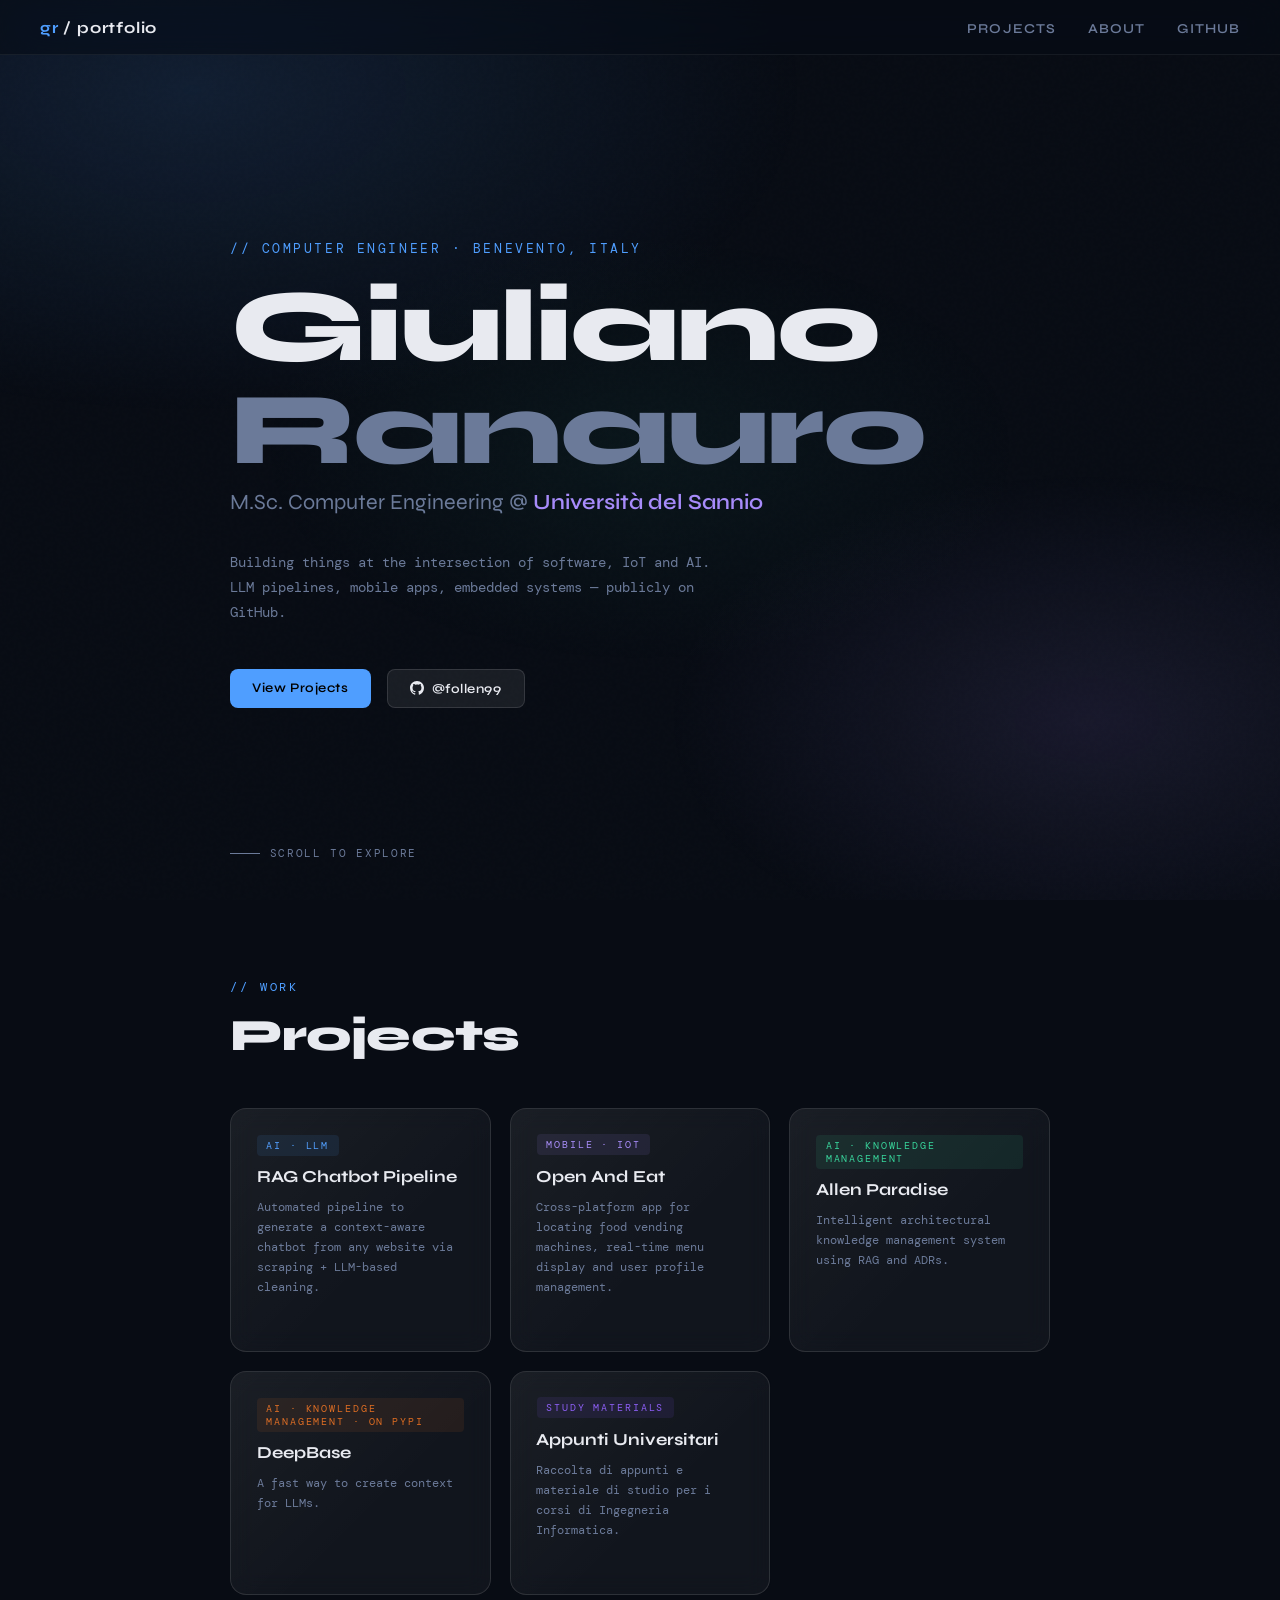
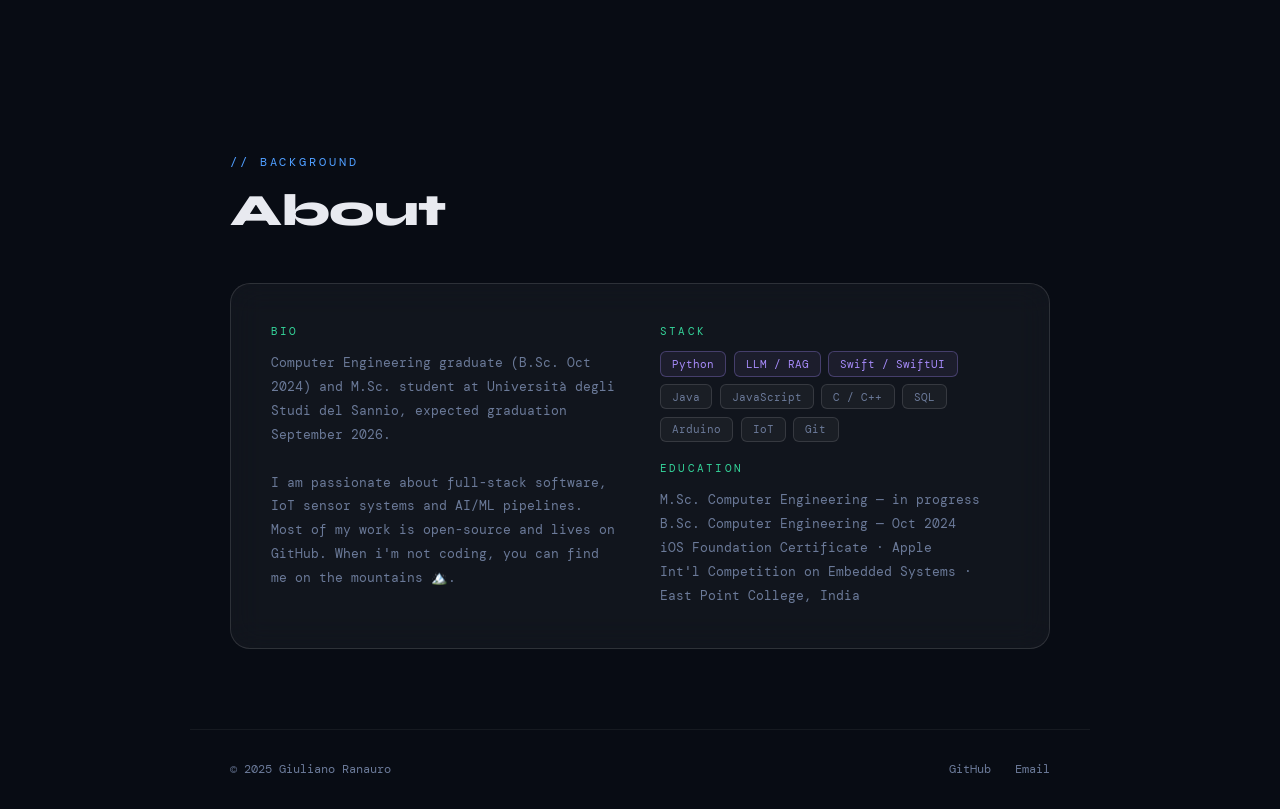
==== commit 664a0b62: "new website look" ====
--- a/index.html
+++ b/index.html
@@ -1,85 +1,579 @@
 <!DOCTYPE html>
-<html xmlns="http://www.w3.org/1999/xhtml" lang="en">
-
+<html lang="en">
 <head>
-
-	<meta charset="utf-8" /> 
-<meta http-equiv="Content-Type" content="text/html; charset=utf-8" />
-		<meta name="robots" content="index, follow" />
-		<meta name="generator" content="RapidWeaver" />
-		<link rel="apple-touch-icon" sizes="167x167" href="https://follen99.github.io/ranauro.giuliano/resources/medium.png" />
-<link rel="apple-touch-icon" sizes="180x180" href="https://follen99.github.io/ranauro.giuliano/resources/180x180.png" />
-<link rel="apple-touch-icon" sizes="152x152" href="https://follen99.github.io/ranauro.giuliano/resources/small.png" />
-<link rel="icon" type="image/png" href="https://follen99.github.io/ranauro.giuliano/resources/favicon_medium.png" sizes="32x32" />
-<link rel="mask-icon" href="https://follen99.github.io/ranauro.giuliano/resources/site.svg" color="rgba(255,255,255,1.00)" /><link rel="icon" type="image/png" href="https://follen99.github.io/ranauro.giuliano/resources/favicon_small.png" sizes="16x16" />
-<link rel="icon" type="image/png" href="https://follen99.github.io/ranauro.giuliano/resources/favicon_large.png" sizes="64x64" />
- 
-
-	<!-- Meta tags -->
-	<meta name="viewport" content="width=device-width, initial-scale=1.0, maximum-scale=1.0, user-scalable=0" />
-
-	<title>Home | Ranauro Giuliano</title>
-	<link rel="stylesheet" type="text/css" media="all" href="rw_common/themes/Climate/consolidated.css?rwcache=648417399" />
-		
-	    
+  <meta charset="UTF-8" />
+  <meta name="viewport" content="width=device-width, initial-scale=1.0" />
+  <title>Giuliano Ranauro</title>
+  <link rel="preconnect" href="https://fonts.googleapis.com" />
+  <link href="https://fonts.googleapis.com/css2?family=Syne:wght@400;600;700;800&family=DM+Mono:ital,wght@0,300;0,400;1,300&display=swap" rel="stylesheet" />
+  <style>
+    *, *::before, *::after { box-sizing: border-box; margin: 0; padding: 0; }
+
+    :root {
+      --bg:        #080c14;
+      --surface:   rgba(255,255,255,0.04);
+      --glass:     rgba(255,255,255,0.07);
+      --glass-border: rgba(255,255,255,0.12);
+      --accent:    #4f9eff;
+      --accent2:   #a78bfa;
+      --accent3:   #34d399;
+      --text:      #e8eaf0;
+      --muted:     #6b7a99;
+      --font-head: 'Syne', sans-serif;
+      --font-mono: 'DM Mono', monospace;
+    }
+
+    html { scroll-behavior: smooth; }
+
+    body {
+      background: var(--bg);
+      color: var(--text);
+      font-family: var(--font-head);
+      min-height: 100vh;
+      overflow-x: hidden;
+    }
+
+    /* ── animated bg mesh ── */
+    body::before {
+      content: '';
+      position: fixed;
+      inset: 0;
+      background:
+        radial-gradient(ellipse 80% 60% at 15% 10%, rgba(79,158,255,0.13) 0%, transparent 60%),
+        radial-gradient(ellipse 60% 50% at 85% 80%, rgba(167,139,250,0.10) 0%, transparent 55%),
+        radial-gradient(ellipse 50% 40% at 50% 50%, rgba(52,211,153,0.05) 0%, transparent 60%);
+      pointer-events: none;
+      z-index: 0;
+    }
+
+    /* ── noise texture overlay ── */
+    body::after {
+      content: '';
+      position: fixed;
+      inset: 0;
+      background-image: url("data:image/svg+xml,%3Csvg viewBox='0 0 256 256' xmlns='http://www.w3.org/2000/svg'%3E%3Cfilter id='noise'%3E%3CfeTurbulence type='fractalNoise' baseFrequency='0.9' numOctaves='4' stitchTiles='stitch'/%3E%3C/filter%3E%3Crect width='100%25' height='100%25' filter='url(%23noise)' opacity='0.03'/%3E%3C/svg%3E");
+      pointer-events: none;
+      z-index: 0;
+      opacity: .4;
+    }
+
+    /* ── nav ── */
+    nav {
+      position: fixed;
+      top: 0; left: 0; right: 0;
+      z-index: 100;
+      padding: 1.1rem 2.5rem;
+      display: flex;
+      align-items: center;
+      justify-content: space-between;
+      background: rgba(8,12,20,0.6);
+      backdrop-filter: blur(20px) saturate(1.4);
+      -webkit-backdrop-filter: blur(20px) saturate(1.4);
+      border-bottom: 1px solid rgba(255,255,255,0.06);
+    }
+
+    .nav-logo {
+      font-size: 1rem;
+      font-weight: 700;
+      letter-spacing: 0.05em;
+      color: var(--text);
+      text-decoration: none;
+    }
+    .nav-logo span { color: var(--accent); }
+
+    .nav-links { display: flex; gap: 2rem; list-style: none; }
+    .nav-links a {
+      color: var(--muted);
+      text-decoration: none;
+      font-size: .85rem;
+      font-weight: 600;
+      letter-spacing: .08em;
+      text-transform: uppercase;
+      transition: color .2s;
+    }
+    .nav-links a:hover { color: var(--text); }
+
+    /* ── hero ── */
+    .hero {
+      position: relative;
+      z-index: 1;
+      min-height: 100vh;
+      display: flex;
+      flex-direction: column;
+      justify-content: center;
+      padding: 7rem 2.5rem 4rem;
+      max-width: 900px;
+      margin: 0 auto;
+    }
+
+    .hero-eyebrow {
+      font-family: var(--font-mono);
+      font-size: .8rem;
+      color: var(--accent);
+      letter-spacing: .2em;
+      text-transform: uppercase;
+      margin-bottom: 1.2rem;
+      opacity: 0;
+      animation: fadeUp .6s .2s ease forwards;
+    }
+
+    h1.hero-name {
+      font-size: clamp(3rem, 8vw, 6.5rem);
+      font-weight: 800;
+      line-height: 1;
+      letter-spacing: -.02em;
+      margin-bottom: .5rem;
+      opacity: 0;
+      animation: fadeUp .7s .35s ease forwards;
+    }
+    h1.hero-name .dim { color: var(--muted); }
+
+    .hero-role {
+      font-size: clamp(1rem, 2.5vw, 1.35rem);
+      font-weight: 400;
+      color: var(--muted);
+      margin-bottom: 2.2rem;
+      opacity: 0;
+      animation: fadeUp .7s .5s ease forwards;
+    }
+    .hero-role strong { color: var(--accent2); font-weight: 600; }
+
+    .hero-bio {
+      max-width: 520px;
+      font-family: var(--font-mono);
+      font-size: .88rem;
+      color: var(--muted);
+      line-height: 1.75;
+      margin-bottom: 2.8rem;
+      opacity: 0;
+      animation: fadeUp .7s .65s ease forwards;
+    }
+
+    .hero-links {
+      display: flex;
+      gap: 1rem;
+      flex-wrap: wrap;
+      opacity: 0;
+      animation: fadeUp .7s .8s ease forwards;
+    }
+
+    .btn {
+      display: inline-flex;
+      align-items: center;
+      gap: .45rem;
+      padding: .65rem 1.4rem;
+      border-radius: 8px;
+      font-family: var(--font-head);
+      font-size: .82rem;
+      font-weight: 600;
+      letter-spacing: .04em;
+      text-decoration: none;
+      transition: all .2s;
+      cursor: pointer;
+    }
+    .btn-primary {
+      background: var(--accent);
+      color: #000;
+    }
+    .btn-primary:hover { background: #7ab8ff; transform: translateY(-1px); }
+
+    .btn-ghost {
+      background: var(--glass);
+      color: var(--text);
+      border: 1px solid var(--glass-border);
+      backdrop-filter: blur(8px);
+    }
+    .btn-ghost:hover { background: rgba(255,255,255,0.1); transform: translateY(-1px); }
+
+    .scroll-hint {
+      position: absolute;
+      bottom: 2.5rem;
+      left: 2.5rem;
+      font-family: var(--font-mono);
+      font-size: .7rem;
+      color: var(--muted);
+      letter-spacing: .15em;
+      text-transform: uppercase;
+      display: flex;
+      align-items: center;
+      gap: .6rem;
+      opacity: 0;
+      animation: fadeUp .7s 1.2s ease forwards;
+    }
+    .scroll-hint::before {
+      content: '';
+      display: block;
+      width: 30px;
+      height: 1px;
+      background: var(--muted);
+    }
+
+    /* ── sections ── */
+    section {
+      position: relative;
+      z-index: 1;
+      max-width: 900px;
+      margin: 0 auto;
+      padding: 5rem 2.5rem;
+    }
+
+    .section-label {
+      font-family: var(--font-mono);
+      font-size: .72rem;
+      color: var(--accent);
+      letter-spacing: .25em;
+      text-transform: uppercase;
+      margin-bottom: 1rem;
+    }
+
+    h2.section-title {
+      font-size: clamp(1.8rem, 4vw, 2.8rem);
+      font-weight: 800;
+      letter-spacing: -.02em;
+      margin-bottom: 3rem;
+      line-height: 1.1;
+    }
+
+    /* ── project grid ── */
+    .projects-grid {
+      display: grid;
+      grid-template-columns: repeat(auto-fill, minmax(260px, 1fr));
+      gap: 1.2rem;
+    }
+
+    .project-card {
+      position: relative;
+      background: var(--surface);
+      border: 1px solid var(--glass-border);
+      border-radius: 16px;
+      padding: 1.6rem;
+      text-decoration: none;
+      color: var(--text);
+      backdrop-filter: blur(12px);
+      -webkit-backdrop-filter: blur(12px);
+      transition: all .25s;
+      overflow: hidden;
+      display: flex;
+      flex-direction: column;
+      gap: .7rem;
+    }
+    .project-card::before {
+      content: '';
+      position: absolute;
+      inset: 0;
+      background: linear-gradient(135deg, rgba(255,255,255,0.04) 0%, transparent 60%);
+      pointer-events: none;
+    }
+    .project-card:hover {
+      border-color: rgba(79,158,255,0.4);
+      transform: translateY(-3px);
+      background: rgba(255,255,255,0.07);
+      box-shadow: 0 16px 48px rgba(0,0,0,0.4), 0 0 0 1px rgba(79,158,255,0.15);
+    }
+
+    .project-tag {
+      font-family: var(--font-mono);
+      font-size: .65rem;
+      color: var(--accent);
+      letter-spacing: .18em;
+      text-transform: uppercase;
+      background: rgba(79,158,255,0.1);
+      padding: .25rem .6rem;
+      border-radius: 4px;
+      align-self: flex-start;
+    }
+
+    .project-name {
+      font-size: 1.05rem;
+      font-weight: 700;
+      line-height: 1.2;
+    }
+
+    .project-desc {
+      font-family: var(--font-mono);
+      font-size: .78rem;
+      color: var(--muted);
+      line-height: 1.6;
+      flex: 1;
+    }
+
+    .project-arrow {
+      align-self: flex-end;
+      font-size: .8rem;
+      color: var(--accent);
+      opacity: 0;
+      transform: translateX(-4px);
+      transition: all .2s;
+    }
+    .project-card:hover .project-arrow {
+      opacity: 1;
+      transform: translateX(0);
+    }
+
+    /* ── about glass card ── */
+    .about-card {
+      background: var(--surface);
+      border: 1px solid var(--glass-border);
+      border-radius: 20px;
+      padding: 2.5rem;
+      backdrop-filter: blur(16px);
+      display: grid;
+      grid-template-columns: 1fr 1fr;
+      gap: 2.5rem;
+    }
+    @media (max-width: 600px) { .about-card { grid-template-columns: 1fr; } }
+
+    .about-block-title {
+      font-family: var(--font-mono);
+      font-size: .7rem;
+      color: var(--accent3);
+      letter-spacing: .2em;
+      text-transform: uppercase;
+      margin-bottom: .8rem;
+    }
+    .about-text {
+      font-family: var(--font-mono);
+      font-size: .83rem;
+      color: var(--muted);
+      line-height: 1.8;
+    }
+
+    .skill-chips {
+      display: flex;
+      flex-wrap: wrap;
+      gap: .45rem;
+      margin-top: .3rem;
+    }
+    .chip {
+      font-family: var(--font-mono);
+      font-size: .7rem;
+      padding: .3rem .7rem;
+      border-radius: 6px;
+      border: 1px solid var(--glass-border);
+      color: var(--muted);
+      background: var(--surface);
+    }
+    .chip.hi { color: var(--accent2); border-color: rgba(167,139,250,0.3); background: rgba(167,139,250,0.07); }
+
+    /* ── footer ── */
+    footer {
+      position: relative;
+      z-index: 1;
+      border-top: 1px solid rgba(255,255,255,0.06);
+      padding: 2rem 2.5rem;
+      max-width: 900px;
+      margin: 0 auto;
+      display: flex;
+      justify-content: space-between;
+      align-items: center;
+      flex-wrap: wrap;
+      gap: 1rem;
+    }
+    footer p {
+      font-family: var(--font-mono);
+      font-size: .72rem;
+      color: var(--muted);
+    }
+    .footer-links { display: flex; gap: 1.5rem; }
+    .footer-links a {
+      font-family: var(--font-mono);
+      font-size: .72rem;
+      color: var(--muted);
+      text-decoration: none;
+      transition: color .2s;
+    }
+    .footer-links a:hover { color: var(--accent); }
+
+    /* ── animations ── */
+    @keyframes fadeUp {
+      from { opacity: 0; transform: translateY(18px); }
+      to   { opacity: 1; transform: translateY(0); }
+    }
+
+    .reveal {
+      opacity: 0;
+      transform: translateY(24px);
+      transition: opacity .6s ease, transform .6s ease;
+    }
+    .reveal.visible {
+      opacity: 1;
+      transform: translateY(0);
+    }
+
+    /* ── loading indicator on project scan ── */
+    #projects-loading {
+      font-family: var(--font-mono);
+      font-size: .8rem;
+      color: var(--muted);
+      letter-spacing: .08em;
+    }
+  </style>
 </head>
-
-<!-- This page was created with RapidWeaver from Realmac Software. http://www.realmacsoftware.com -->
-
 <body>
-	<div class="hero" id="hero">
-        <nav class="navbar navbar-expand-lg">
-            <a class="navbar-brand" href="http://giulianoranauro.com/"><img src="rw_common/images/SiteIcon.png" width="1024" height="1024" alt="Ranauro Giuliano"/>
-                <span class="navbar-title">Ranauro Giuliano</span>
-            </a>
-            <button class="navbar-toggler" type="button" data-toggle="collapse" data-target="#navbarNav" aria-controls="navbarNav" aria-expanded="false"
-                aria-label="Toggle navigation">
-                <span class="navbar-toggler-icon"></span>
-            </button>
-            <div class="collapse navbar-collapse" id="navbarNav">
-                <ul class="navbar-nav ml-auto"><li class="nav-item active"><a href="./" rel="" class="nav-link">Home</a></li><li class="nav-item"><a href="photos/" rel="" class="nav-link">Gallery</a></li><li class="nav-item"><a href="markdown/" rel="" class="nav-link">Contact Me</a></li></ul>
-            </div>
-        </nav>
-
-		<div class="hero-content" id="hero">
-				<h1 class="hero-title">Ranauro Giuliano</h1>
-				<h2 class="hero-slogan">The enter key for your needs</h2>
-		</div>
-
-		<div class="hero-background"></div>
-	</div>
-
-	<main class="content">
-		<div class="container py-5">
-			<div class="row">
-				<div class="col-sm-8 main">
-					<h1>Who am i </h1>I'm a Computer Science Engineering student passionate about software development of all kinds.<br /><br />My knowledge includes the design of relational and non-relational databases, programming languages such as <code>Java</code>, <code>Javascript</code>, <code>Python</code>, <code>C</code>, <code>C++, </code>and more.<br /><br />I have worked on projects, both at the university and for private clients, for the design of computer system.
-                </div>
-
-                <div class="col-sm-4 sidebar">
-                    <h4>Translate</h4>
-                    <a href="styled/" title="Home ita">Italiano</a>
-                    
-                </div>
-			</div>
-		</div>
-
-		<div class="footer">
-			<div class="container">
-				<div class="row">
-					<div class="col-sm-12">
-						<div class="footer-content text-center">
-							&copy; 2021 Giuliano Ranauro
-						</div>
-
-						<ul class="navbar-nav ml-auto"><li class="nav-item active"><a href="./" rel="" class="nav-link">Home</a></li><li class="nav-item"><a href="photos/" rel="" class="nav-link">Gallery</a></li><li class="nav-item"><a href="markdown/" rel="" class="nav-link">Contact Me</a></li></ul>
-					</div>
-				</div>
-			</div>
-		</div>
-	</main>
-
-	<script type="text/javascript" src="rw_common/themes/Climate/js/main.js?rwcache=648417399"></script>
+
+  <nav>
+    <a class="nav-logo" href="./"><span>gr</span> / portfolio</a>
+    <ul class="nav-links">
+      <li><a href="#projects">projects</a></li>
+      <li><a href="#about">about</a></li>
+      <li><a href="https://github.com/follen99" target="_blank" rel="noopener">github</a></li>
+    </ul>
+  </nav>
+
+  <!-- HERO -->
+  <div class="hero">
+    <p class="hero-eyebrow">// computer engineer · benevento, italy</p>
+    <h1 class="hero-name">Giuliano<br/><span class="dim">Ranauro</span></h1>
+    <p class="hero-role">M.Sc. Computer Engineering @ <strong>Università del Sannio</strong></p>
+    <p class="hero-bio">
+      Building things at the intersection of software, IoT and AI.<br/>
+      LLM pipelines, mobile apps, embedded systems — publicly on GitHub.
+    </p>
+    <div class="hero-links">
+      <a class="btn btn-primary" href="#projects">View Projects</a>
+      <a class="btn btn-ghost" href="https://github.com/follen99" target="_blank" rel="noopener">
+        <svg width="14" height="14" viewBox="0 0 24 24" fill="currentColor"><path d="M12 0C5.37 0 0 5.37 0 12c0 5.3 3.44 9.8 8.2 11.37.6.1.82-.26.82-.57v-2c-3.34.72-4.04-1.61-4.04-1.61-.55-1.38-1.33-1.75-1.33-1.75-1.09-.74.08-.73.08-.73 1.2.08 1.84 1.24 1.84 1.24 1.07 1.83 2.8 1.3 3.49 1 .1-.78.42-1.3.76-1.6-2.67-.3-5.47-1.33-5.47-5.93 0-1.31.47-2.38 1.24-3.22-.13-.3-.54-1.52.12-3.17 0 0 1.01-.32 3.3 1.23a11.5 11.5 0 013-.4c1.02.005 2.04.14 3 .4 2.28-1.55 3.29-1.23 3.29-1.23.66 1.65.25 2.87.12 3.17.77.84 1.24 1.91 1.24 3.22 0 4.61-2.81 5.63-5.48 5.92.43.37.81 1.1.81 2.22v3.29c0 .32.21.68.82.57C20.56 21.8 24 17.3 24 12c0-6.63-5.37-12-12-12z"/></svg>
+        @follen99
+      </a>
+    </div>
+    <p class="scroll-hint">scroll to explore</p>
+  </div>
+
+  <!-- PROJECTS -->
+  <section id="projects">
+    <p class="section-label reveal">// work</p>
+    <h2 class="section-title reveal">Projects</h2>
+    <div id="projects-grid" class="projects-grid">
+      <p id="projects-loading">scanning ./projects …</p>
+    </div>
+  </section>
+
+  <!-- ABOUT -->
+  <section id="about">
+    <p class="section-label reveal">// background</p>
+    <h2 class="section-title reveal">About</h2>
+    <div class="about-card reveal">
+      <div>
+        <p class="about-block-title">bio</p>
+        <p class="about-text">
+          Computer Engineering graduate (B.Sc. Oct 2024) and M.Sc. student at
+          Università degli Studi del Sannio, expected graduation September 2026.<br/><br/>
+          I am passionate about full-stack software, IoT sensor systems and AI/ML pipelines.
+          Most of my work is open-source and lives on GitHub. When i'm not coding, you can find me on the mountains 🏔️.
+        </p>
+      </div>
+      <div>
+        <p class="about-block-title">stack</p>
+        <div class="skill-chips">
+          <span class="chip hi">Python</span>
+          <span class="chip hi">LLM / RAG</span>
+          <span class="chip hi">Swift / SwiftUI</span>
+          <span class="chip">Java</span>
+          <span class="chip">JavaScript</span>
+          <span class="chip">C / C++</span>
+          <span class="chip">SQL</span>
+          <span class="chip">Arduino</span>
+          <span class="chip">IoT</span>
+          <span class="chip">Git</span>
+        </div>
+        <br/>
+        <p class="about-block-title">education</p>
+        <p class="about-text">
+          M.Sc. Computer Engineering — in progress<br/>
+          B.Sc. Computer Engineering — Oct 2024<br/>
+          iOS Foundation Certificate · Apple<br/>
+          Int'l Competition on Embedded Systems · East Point College, India
+        </p>
+      </div>
+    </div>
+  </section>
+
+  <footer>
+    <p>© 2025 Giuliano Ranauro</p>
+    <div class="footer-links">
+      <a href="https://github.com/follen99" target="_blank" rel="noopener">GitHub</a>
+      <a href="mailto:ranaurogln@gmail.com">Email</a>
+    </div>
+  </footer>
+
+  <script>
+    // ── Scroll reveal ──
+    const revealObserver = new IntersectionObserver(entries => {
+      entries.forEach(e => { if (e.isIntersecting) e.target.classList.add('visible'); });
+    }, { threshold: 0.12 });
+    document.querySelectorAll('.reveal').forEach(el => revealObserver.observe(el));
+
+    // ── Project loader ──
+    // Projects are declared manually here — add a new object for each project folder.
+    // The 'slug' must match the folder name inside ./projects/
+    const PROJECTS = [
+      {
+        slug: "rag-chatbot-pipeline",
+        name: "RAG Chatbot Pipeline",
+        tag: "AI · LLM",
+        desc: "Automated pipeline to generate a context-aware chatbot from any website via scraping + LLM-based cleaning.",
+        accent: "#4f9eff"
+      },
+      {
+        slug: "vending-locator",
+        name: "Open And Eat",
+        tag: "Mobile · IoT",
+        desc: "Cross-platform app for locating food vending machines, real-time menu display and user profile management.",
+        accent: "#a78bfa"
+      },
+      {
+        slug: "allen-paradise",
+        name: "Allen Paradise",
+        tag: "AI · Knowledge Management",
+        desc: "Intelligent architectural knowledge management system using RAG and ADRs.",
+        accent: "#34d399"
+      },
+      {
+        slug: "deepbase",
+        name: "DeepBase",
+        tag: "AI · Knowledge Management · On Pypi",
+        desc: "A fast way to create context for LLMs.",
+        accent: "#dd6b20"
+      },
+      {
+        slug: "appunti",
+        name: "Appunti Universitari",
+        tag: "Study Materials",
+        desc: "Raccolta di appunti e materiale di studio per i corsi di Ingegneria Informatica.",
+        accent: "#8b5cf6"
+      },
+      // ── ADD MORE PROJECTS BELOW ──
+      // {
+      //   slug: "my-project",
+      //   name: "My Project",
+      //   tag: "Category",
+      //   desc: "Short description shown on the card.",
+      //   accent: "#34d399"
+      // },
+    ];
+
+    function renderProjects() {
+      const grid = document.getElementById('projects-grid');
+      grid.innerHTML = '';
+      PROJECTS.forEach((p, i) => {
+        const card = document.createElement('a');
+        card.href = `projects/${p.slug}/`;
+        card.className = 'project-card reveal';
+        card.style.animationDelay = `${i * 0.08}s`;
+        card.style.setProperty('--card-accent', p.accent);
+        card.innerHTML = `
+          <span class="project-tag" style="color:${p.accent};background:${p.accent}18">${p.tag}</span>
+          <span class="project-name">${p.name}</span>
+          <span class="project-desc">${p.desc}</span>
+          <span class="project-arrow">→</span>
+        `;
+        grid.appendChild(card);
+        // trigger reveal observer
+        revealObserver.observe(card);
+      });
+    }
+
+    renderProjects();
+  </script>
 </body>
-
-</html>+</html>
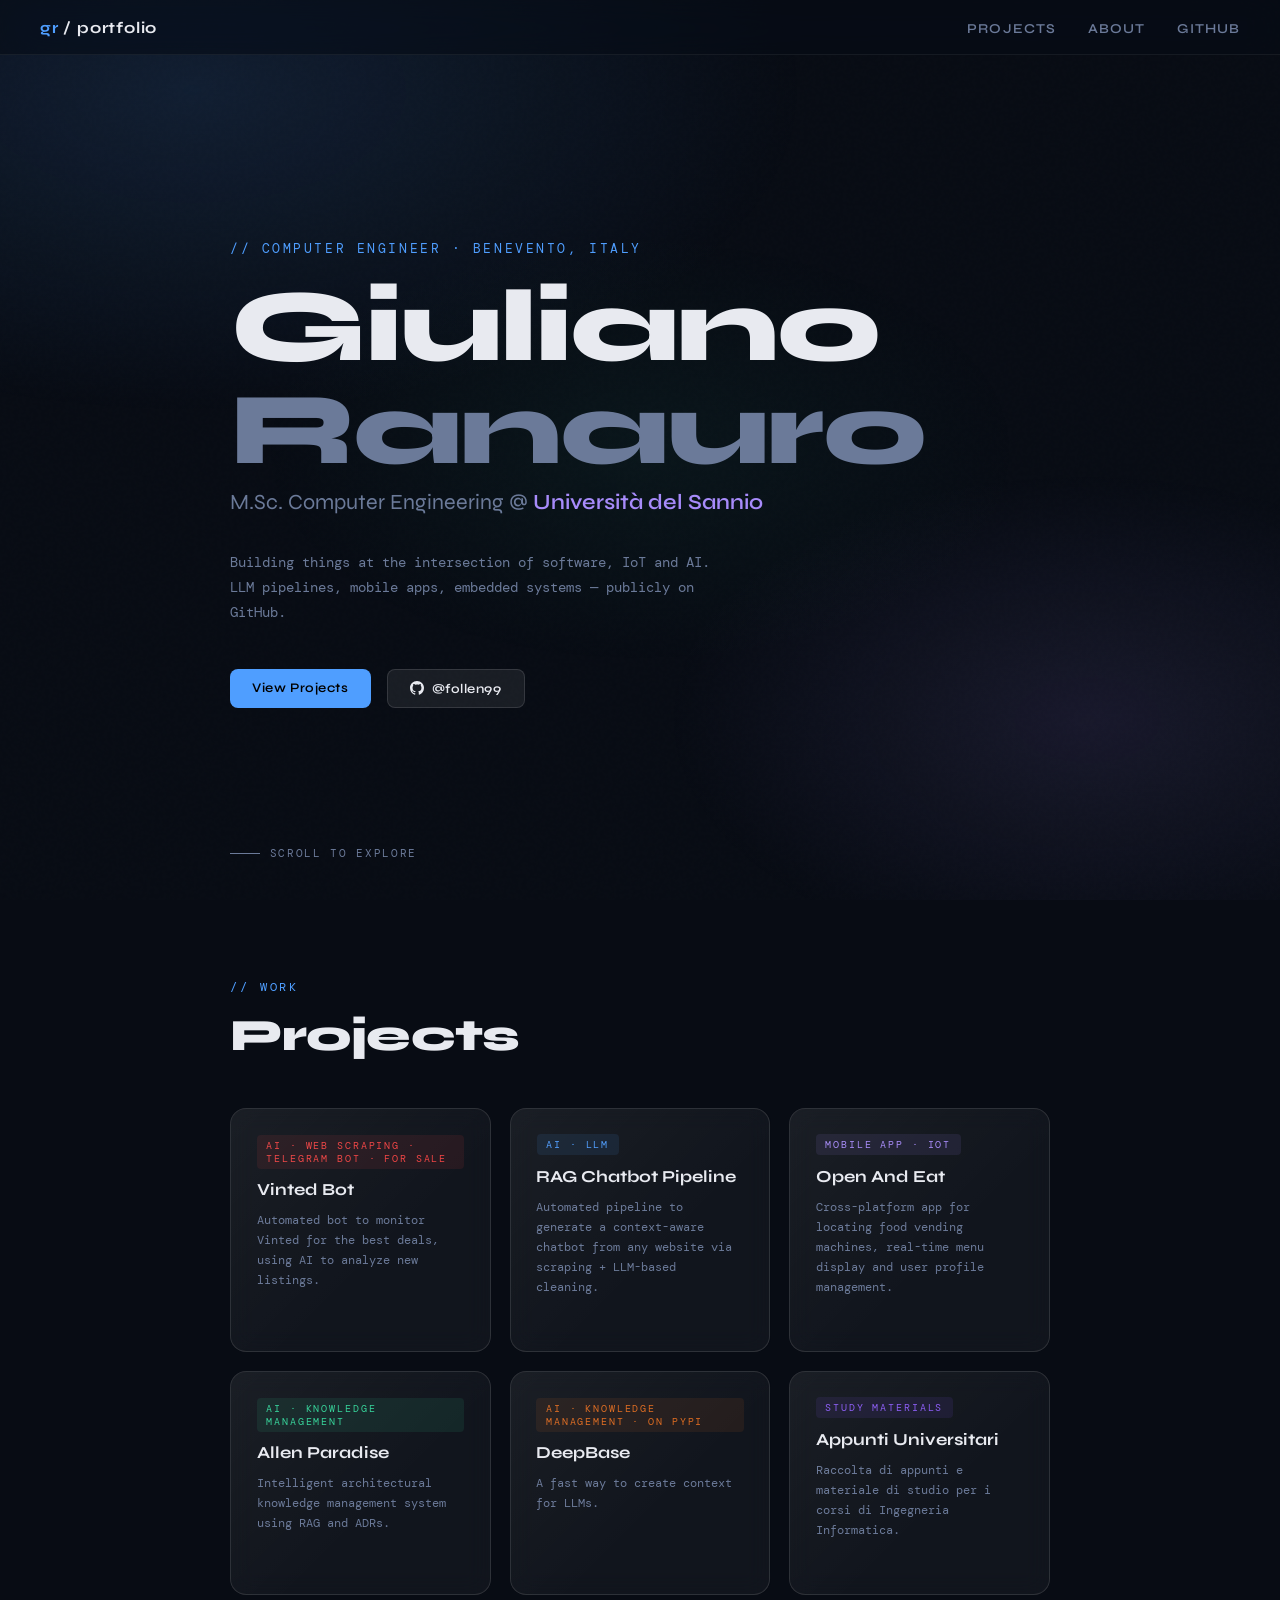
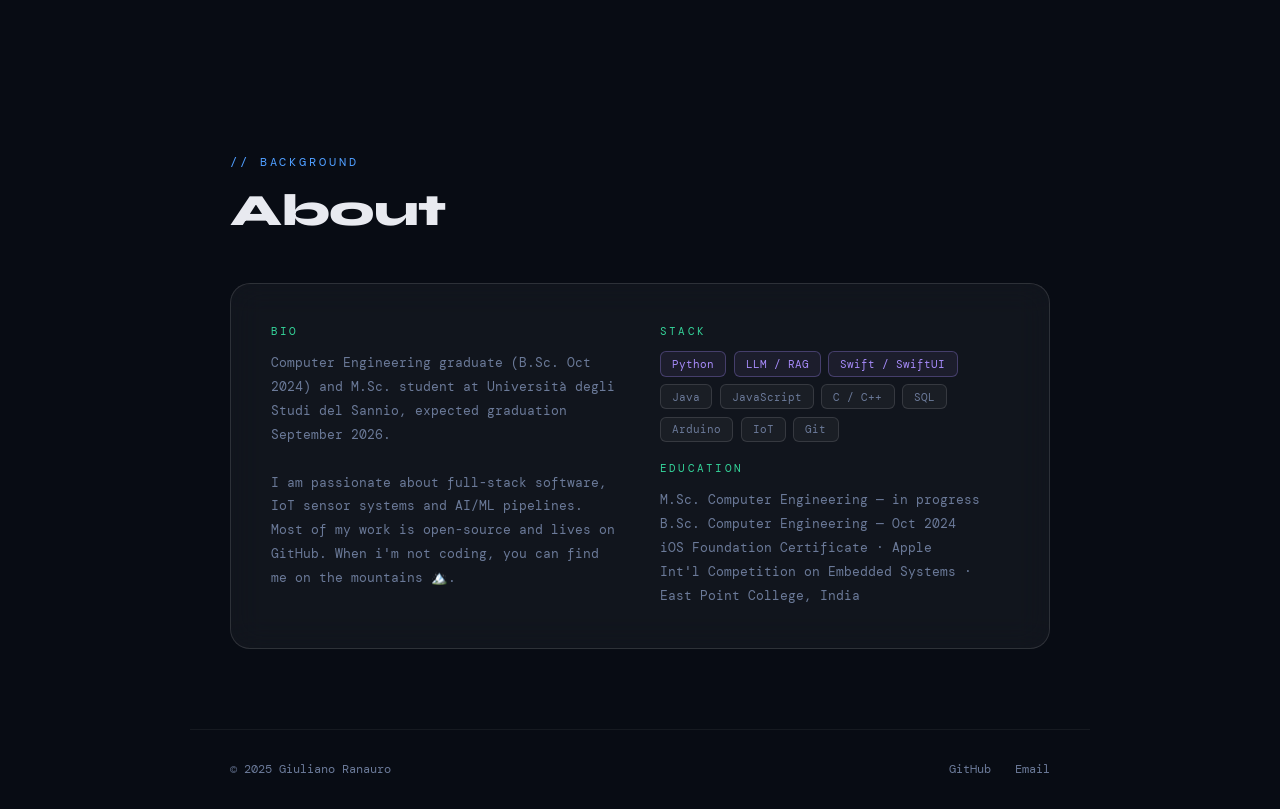
==== commit 4a63cee4: "more projects" ====
--- a/index.html
+++ b/index.html
@@ -508,6 +508,13 @@
     // The 'slug' must match the folder name inside ./projects/
     const PROJECTS = [
       {
+        slug: "vinted-bot",
+        name: "Vinted Bot",
+        tag: "AI · Web Scraping · Telegram Bot · For Sale",
+        desc: "Automated bot to monitor Vinted for the best deals, using AI to analyze new listings.",
+        accent: "#ef4444"
+      },
+      {
         slug: "rag-chatbot-pipeline",
         name: "RAG Chatbot Pipeline",
         tag: "AI · LLM",
@@ -517,7 +524,7 @@
       {
         slug: "vending-locator",
         name: "Open And Eat",
-        tag: "Mobile · IoT",
+        tag: "Mobile App · IoT",
         desc: "Cross-platform app for locating food vending machines, real-time menu display and user profile management.",
         accent: "#a78bfa"
       },
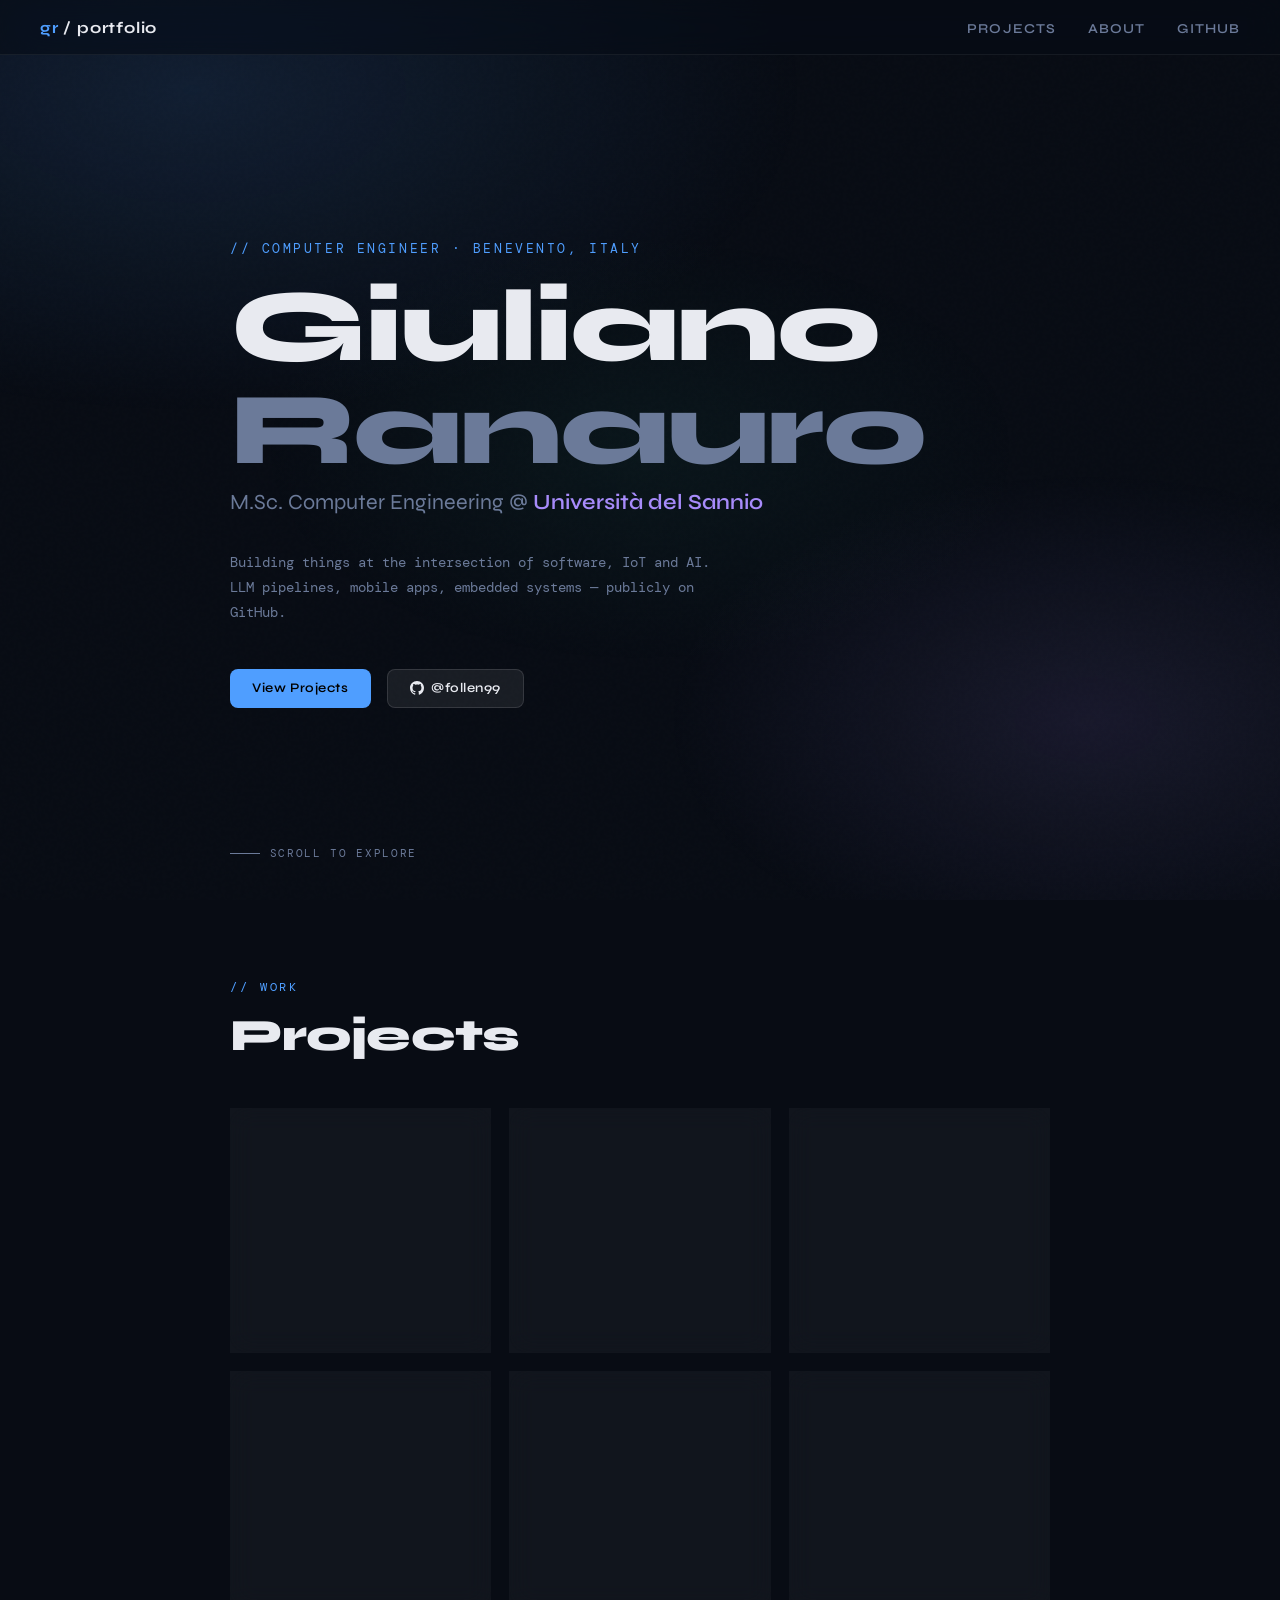
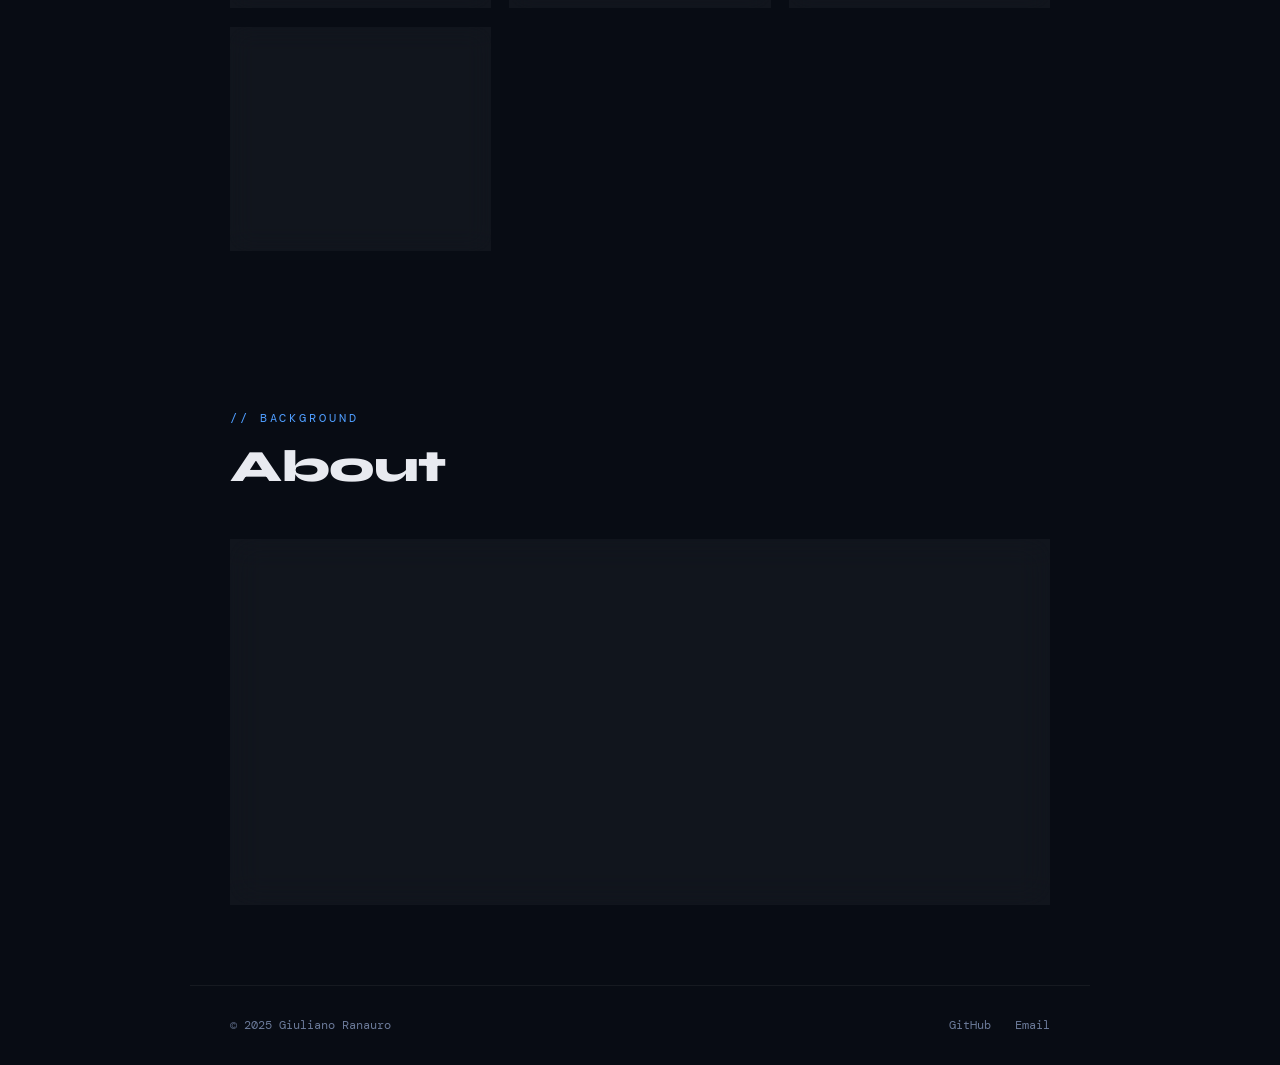
==== commit 80391196: "adding keepalive project" ====
--- a/index.html
+++ b/index.html
@@ -543,6 +543,13 @@
         accent: "#dd6b20"
       },
       {
+        slug: "keepalive",
+        name: "KeepAlive",
+        tag: "Uptime Monitoring · Health Dashboard",
+        desc: "Web application for monitoring the availability and health of remote hosts/services.",
+        accent: "#ef4444"
+      },
+      {
         slug: "appunti",
         name: "Appunti Universitari",
         tag: "Study Materials",
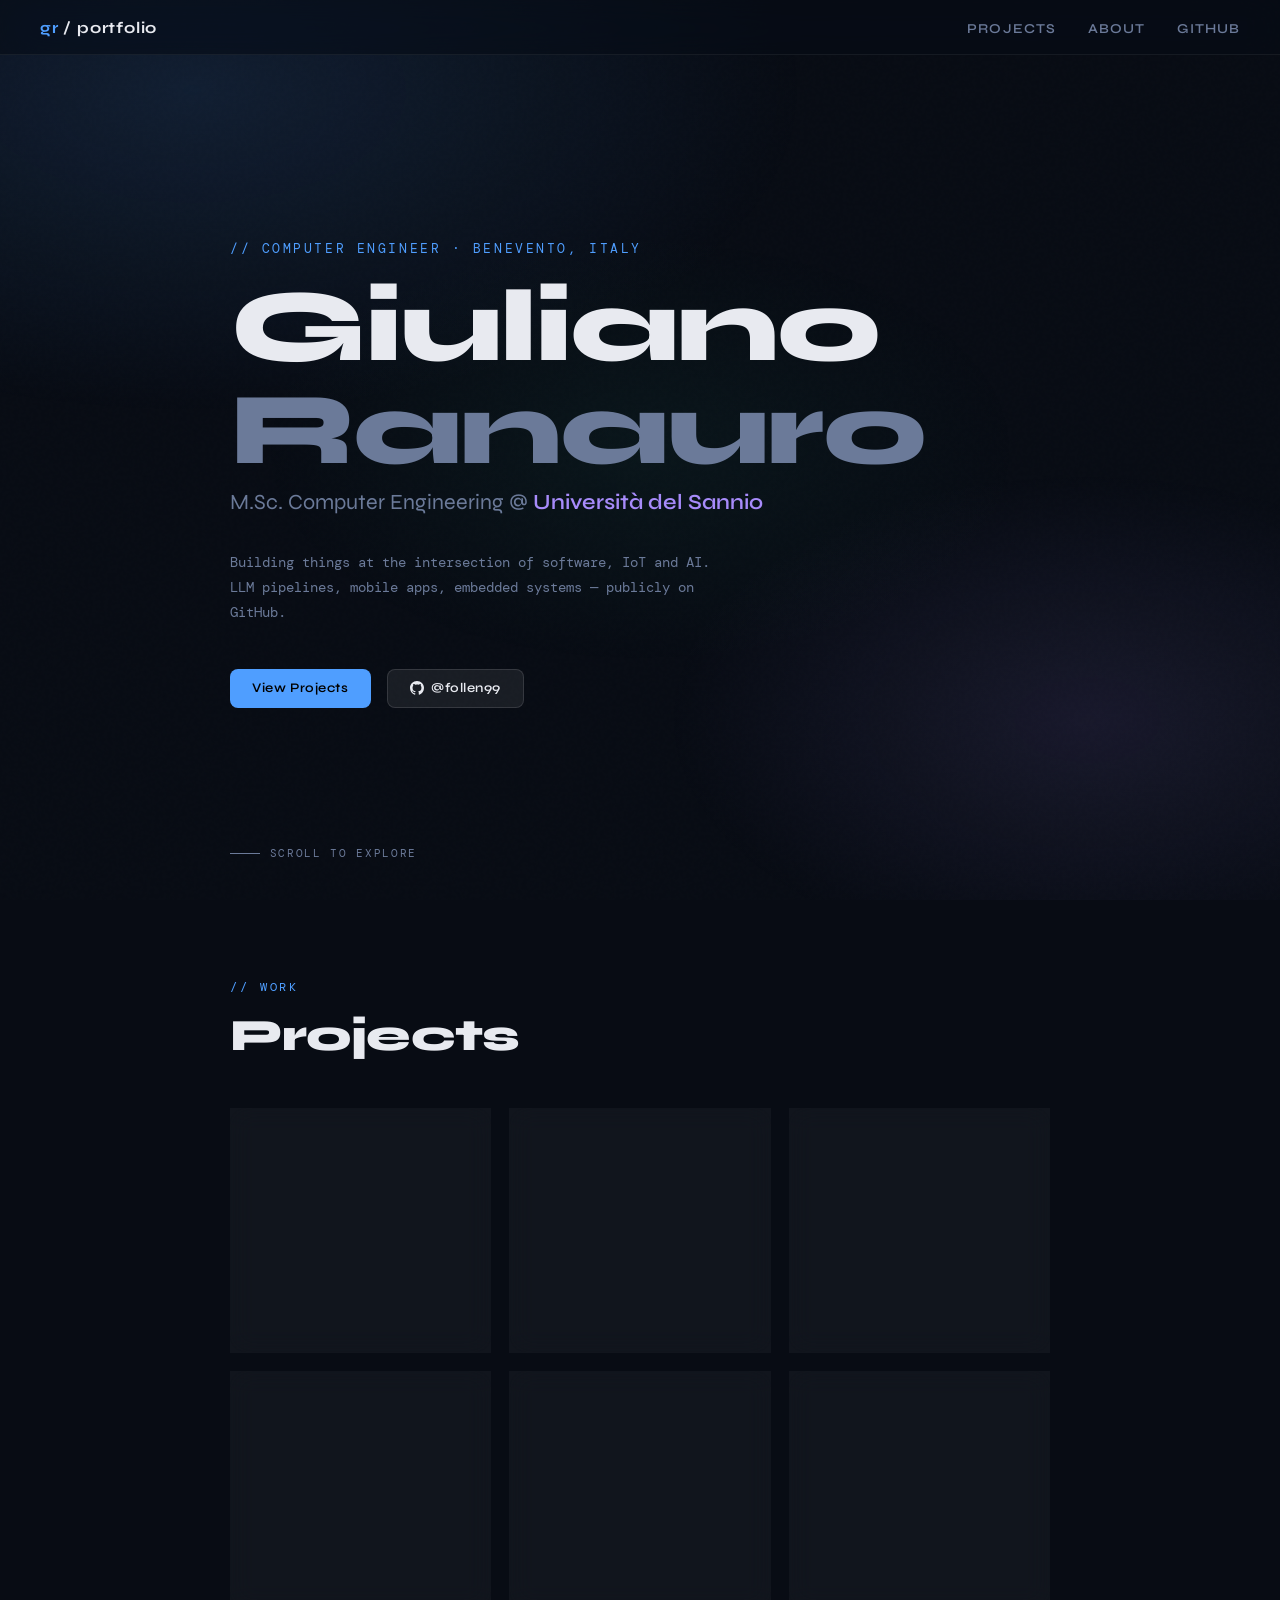
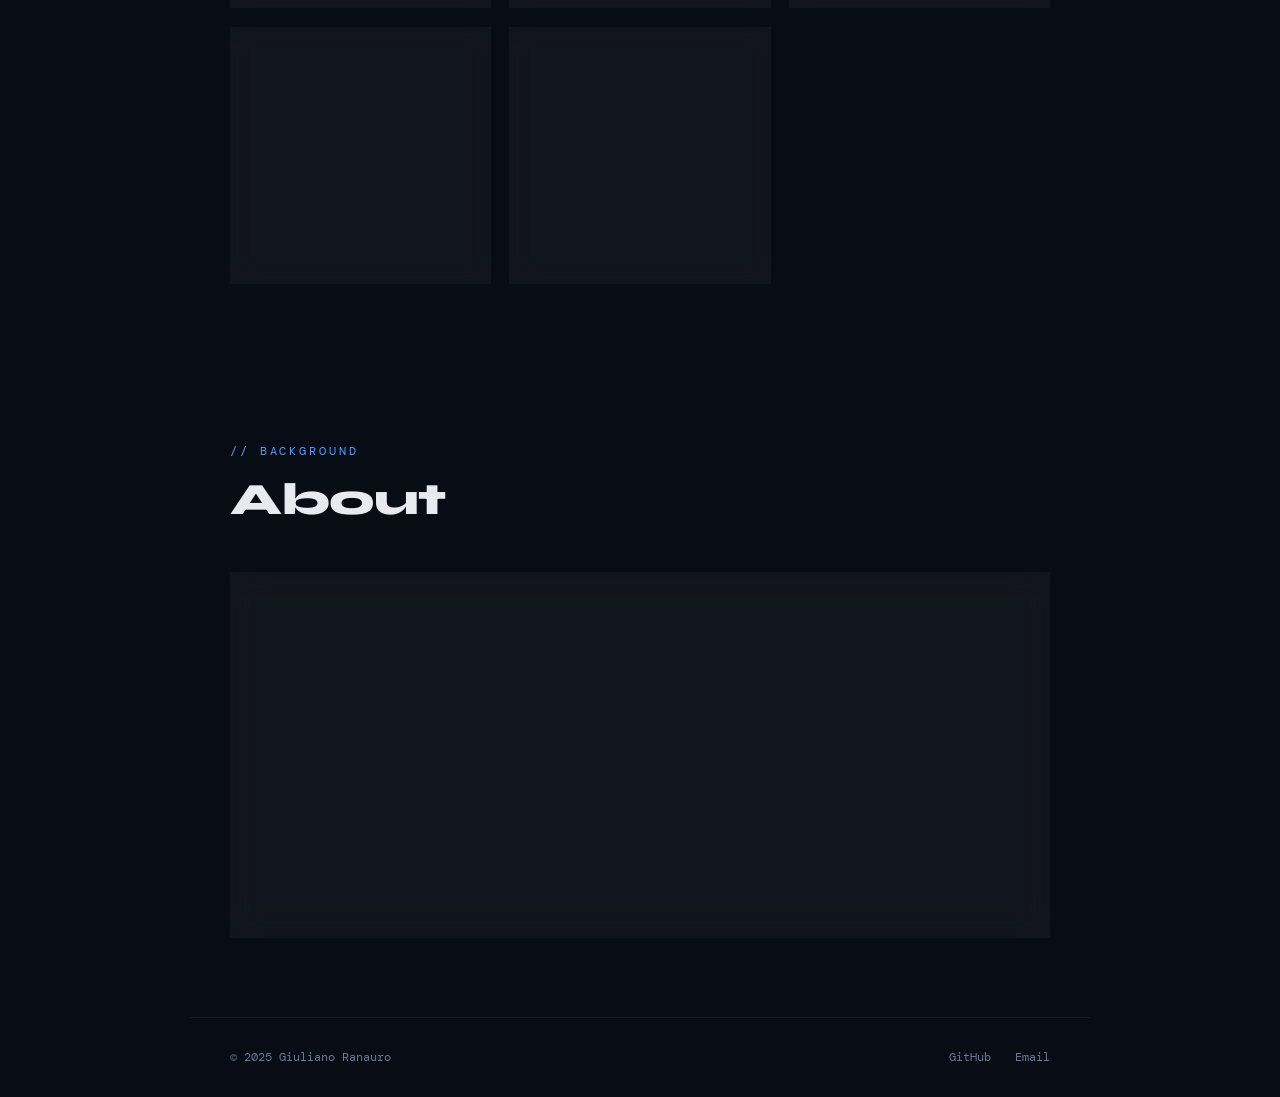
==== commit 9bcd07a4: "Add MarkAI project Document annotation tool that exports reviews as JSON for an AI agent to apply. I" ====
--- a/index.html
+++ b/index.html
@@ -556,6 +556,13 @@
         desc: "Raccolta di appunti e materiale di studio per i corsi di Ingegneria Informatica.",
         accent: "#8b5cf6"
       },
+      {
+        slug: "markai",
+        name: "MarkAI",
+        tag: "AI Agents · Document Review · On PyPI",
+        desc: "Annotate MD/PDF/DOCX documents locally and export the review as JSON an AI agent can apply back to the source.",
+        accent: "#4f5bd5"
+      },
       // ── ADD MORE PROJECTS BELOW ──
       // {
       //   slug: "my-project",
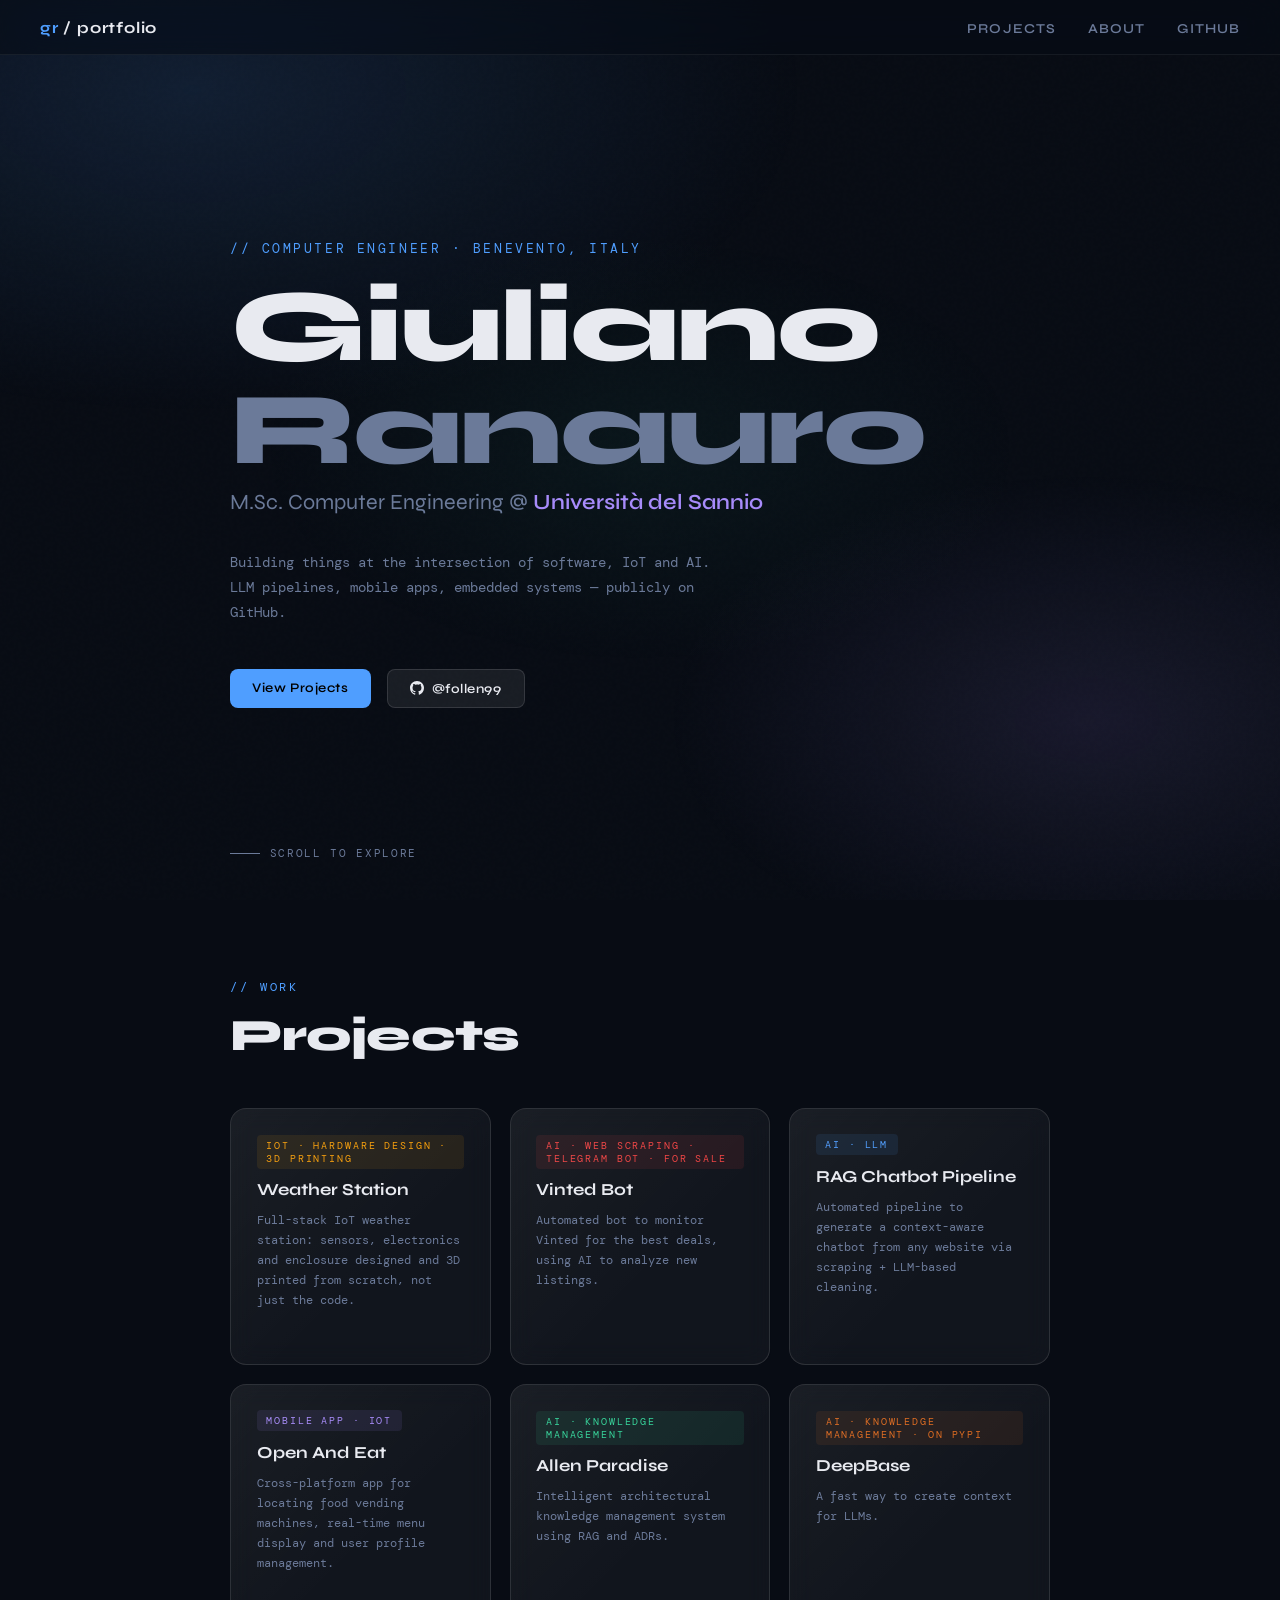
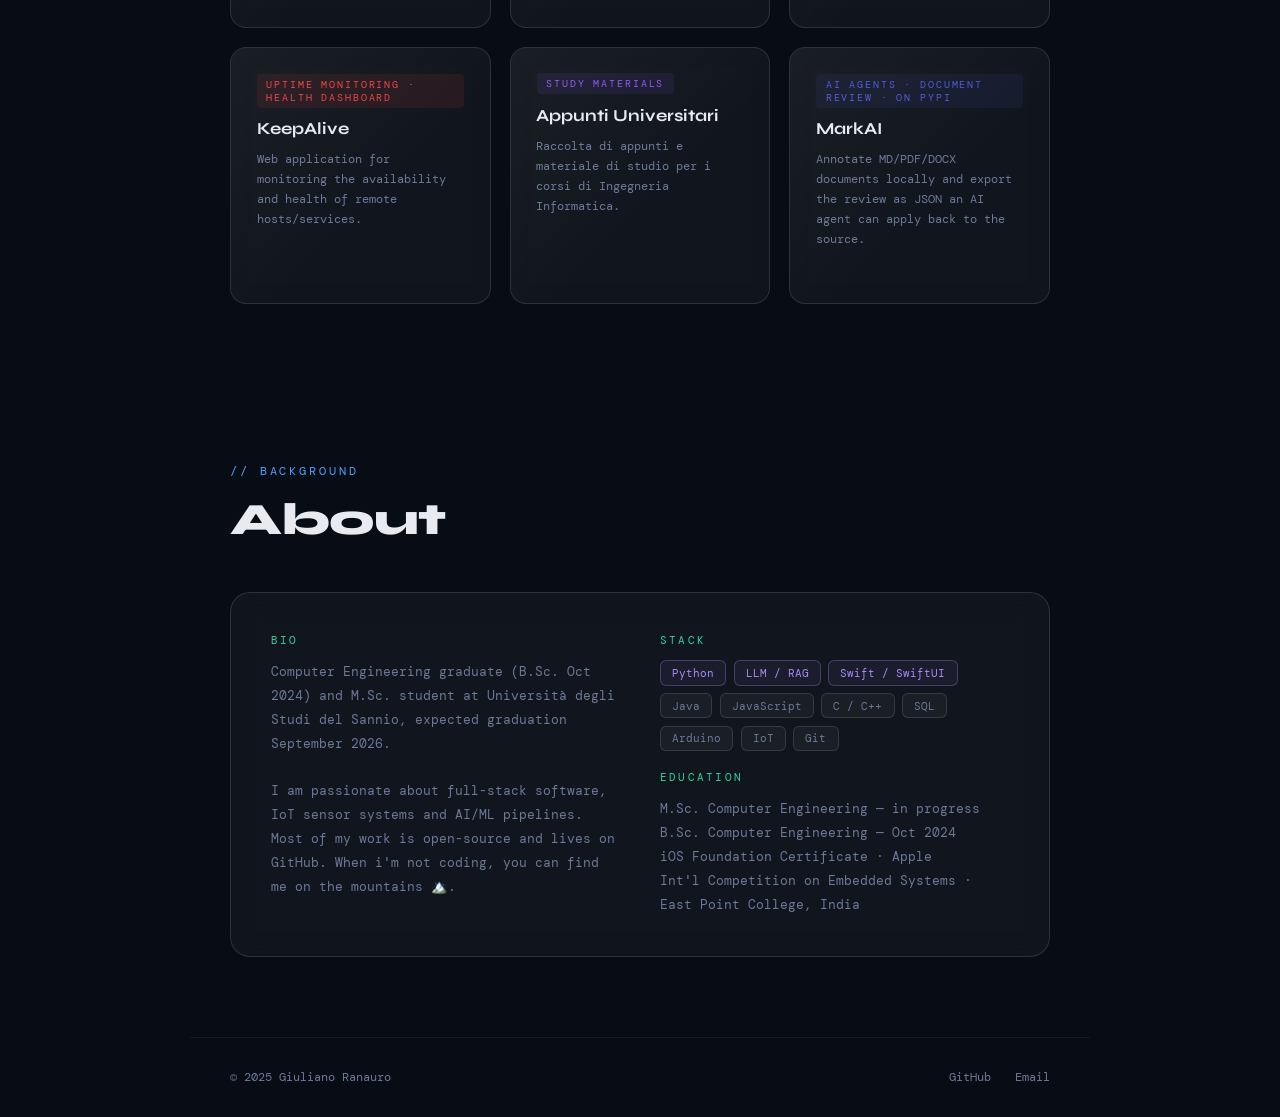
==== commit 21e00487: "weather station project" ====
--- a/index.html
+++ b/index.html
@@ -508,6 +508,13 @@
     // The 'slug' must match the folder name inside ./projects/
     const PROJECTS = [
       {
+        slug: "weather-station",
+        name: "Weather Station",
+        tag: "IoT · Hardware Design · 3D Printing",
+        desc: "Full-stack IoT weather station: sensors, electronics and enclosure designed and 3D printed from scratch, not just the code.",
+        accent: "#f59e0b"
+      },
+      {
         slug: "vinted-bot",
         name: "Vinted Bot",
         tag: "AI · Web Scraping · Telegram Bot · For Sale",
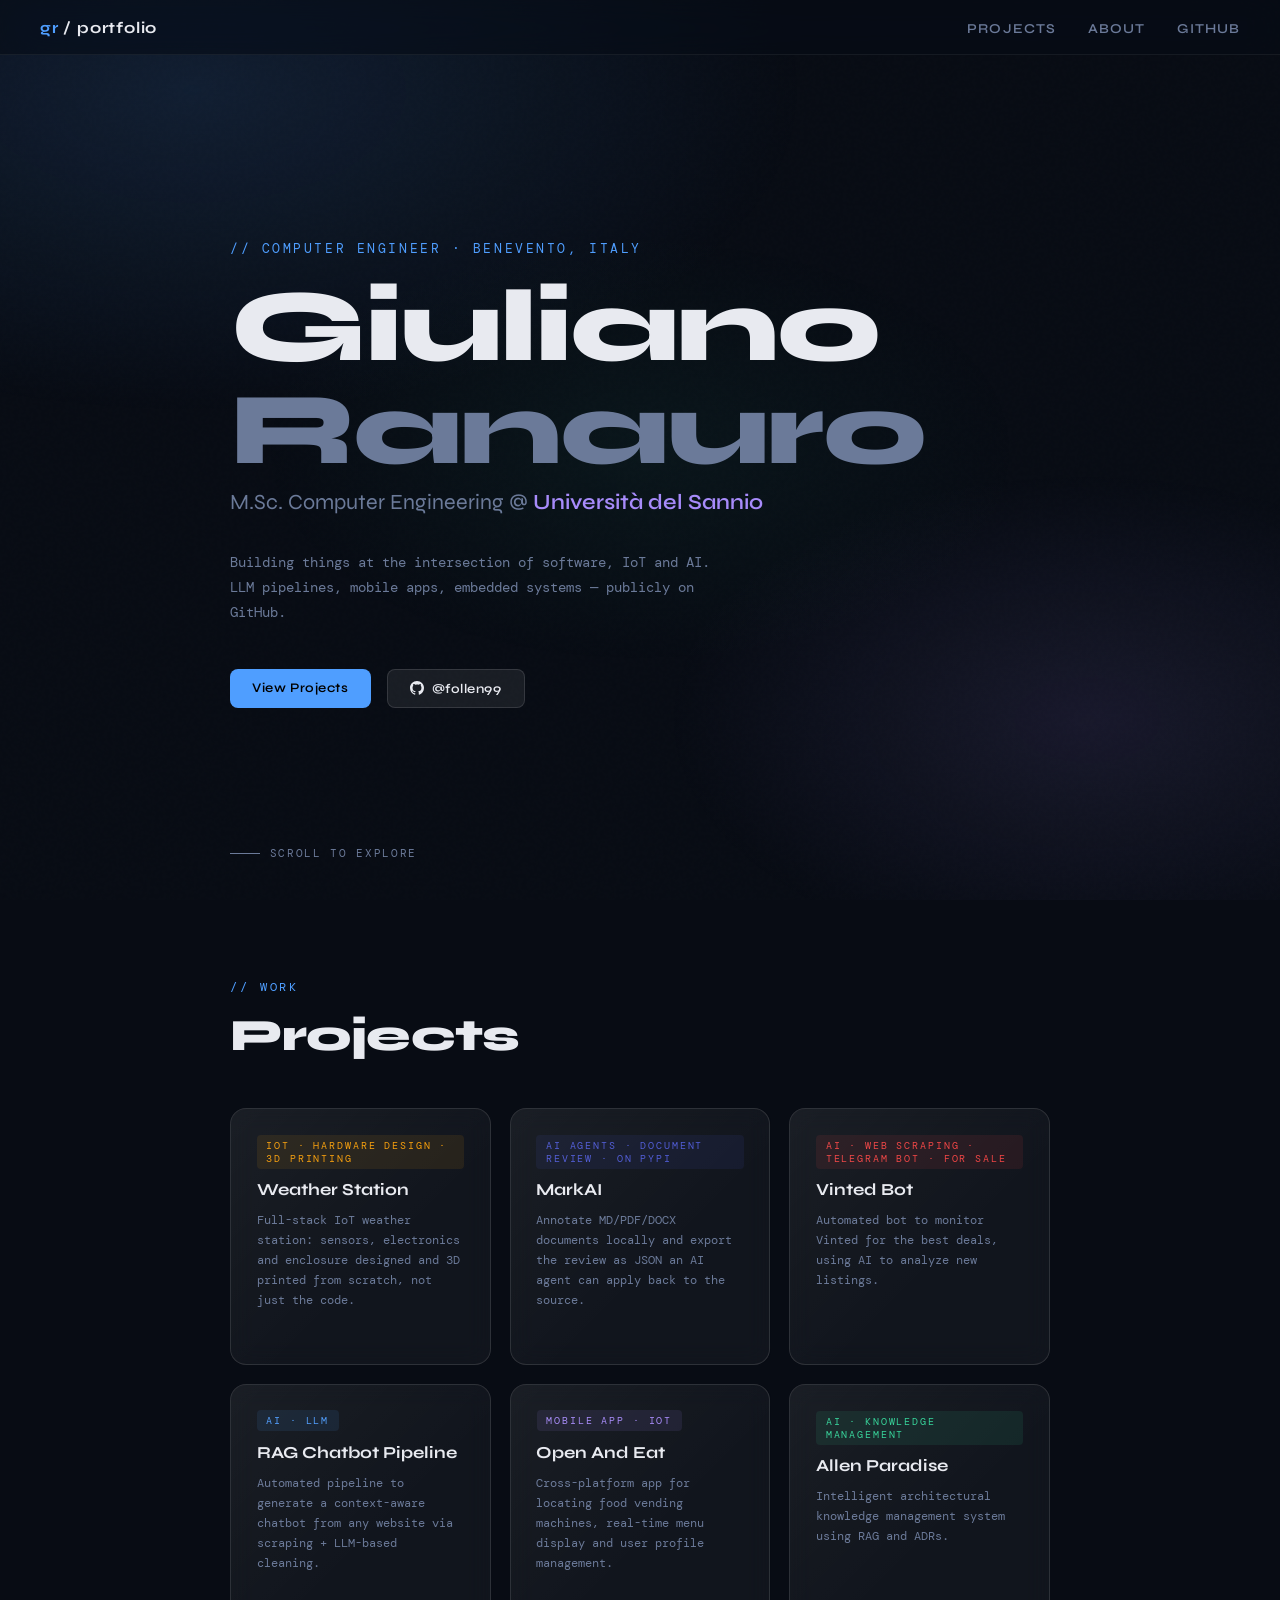
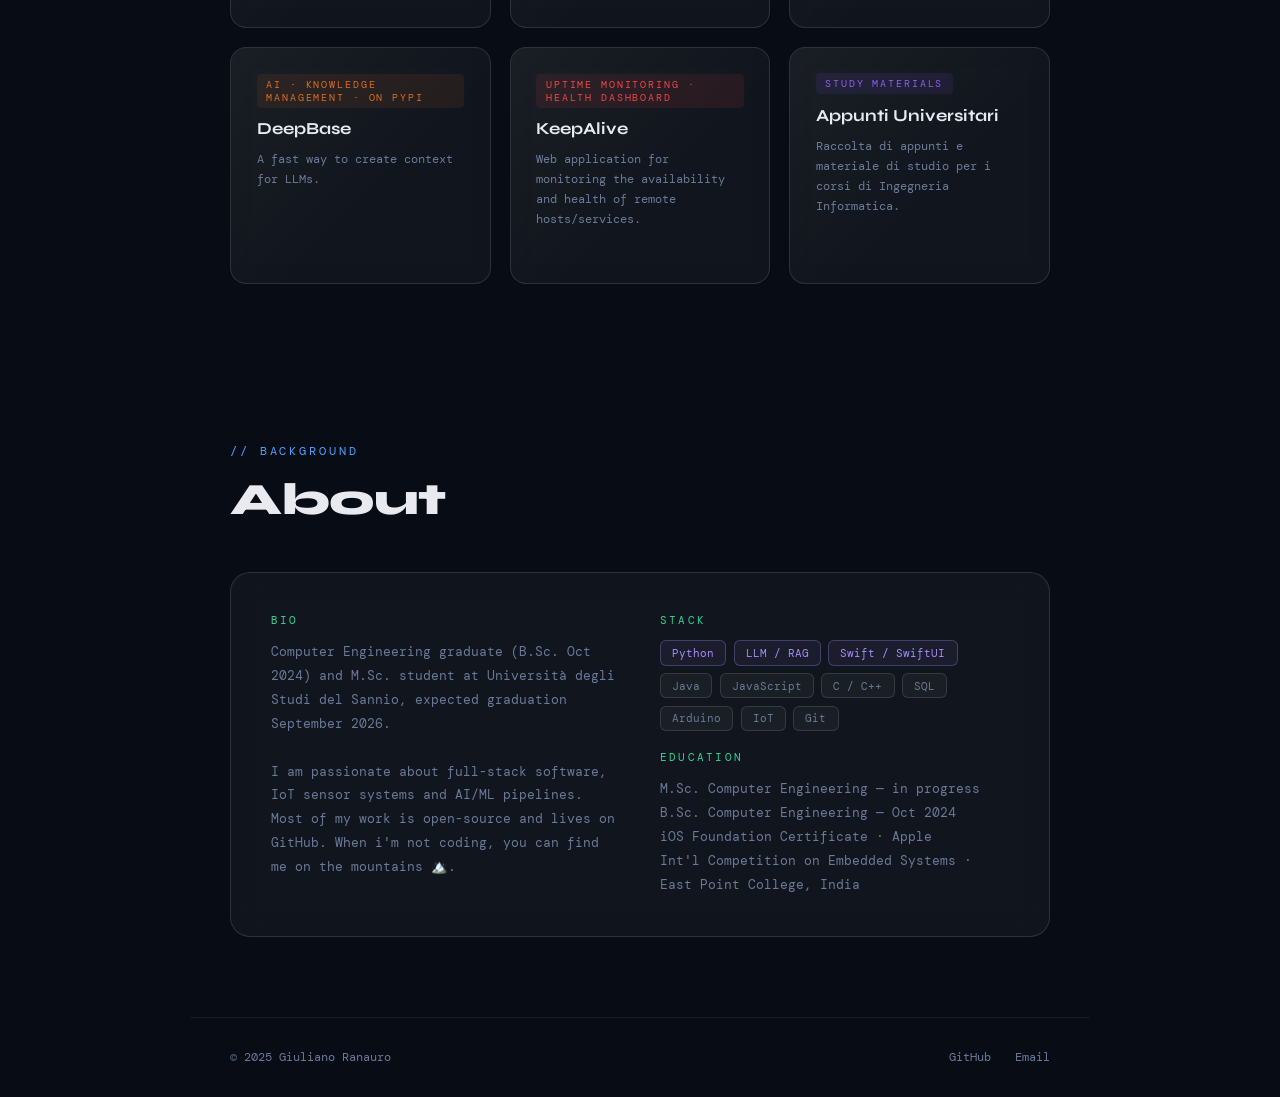
==== commit 92d0fe41: "Move MarkAI to second project slot Keeps it right after Weather Station in the homepage grid." ====
--- a/index.html
+++ b/index.html
@@ -515,6 +515,13 @@
         accent: "#f59e0b"
       },
       {
+        slug: "markai",
+        name: "MarkAI",
+        tag: "AI Agents · Document Review · On PyPI",
+        desc: "Annotate MD/PDF/DOCX documents locally and export the review as JSON an AI agent can apply back to the source.",
+        accent: "#4f5bd5"
+      },
+      {
         slug: "vinted-bot",
         name: "Vinted Bot",
         tag: "AI · Web Scraping · Telegram Bot · For Sale",
@@ -562,13 +569,6 @@
         tag: "Study Materials",
         desc: "Raccolta di appunti e materiale di studio per i corsi di Ingegneria Informatica.",
         accent: "#8b5cf6"
-      },
-      {
-        slug: "markai",
-        name: "MarkAI",
-        tag: "AI Agents · Document Review · On PyPI",
-        desc: "Annotate MD/PDF/DOCX documents locally and export the review as JSON an AI agent can apply back to the source.",
-        accent: "#4f5bd5"
       },
       // ── ADD MORE PROJECTS BELOW ──
       // {
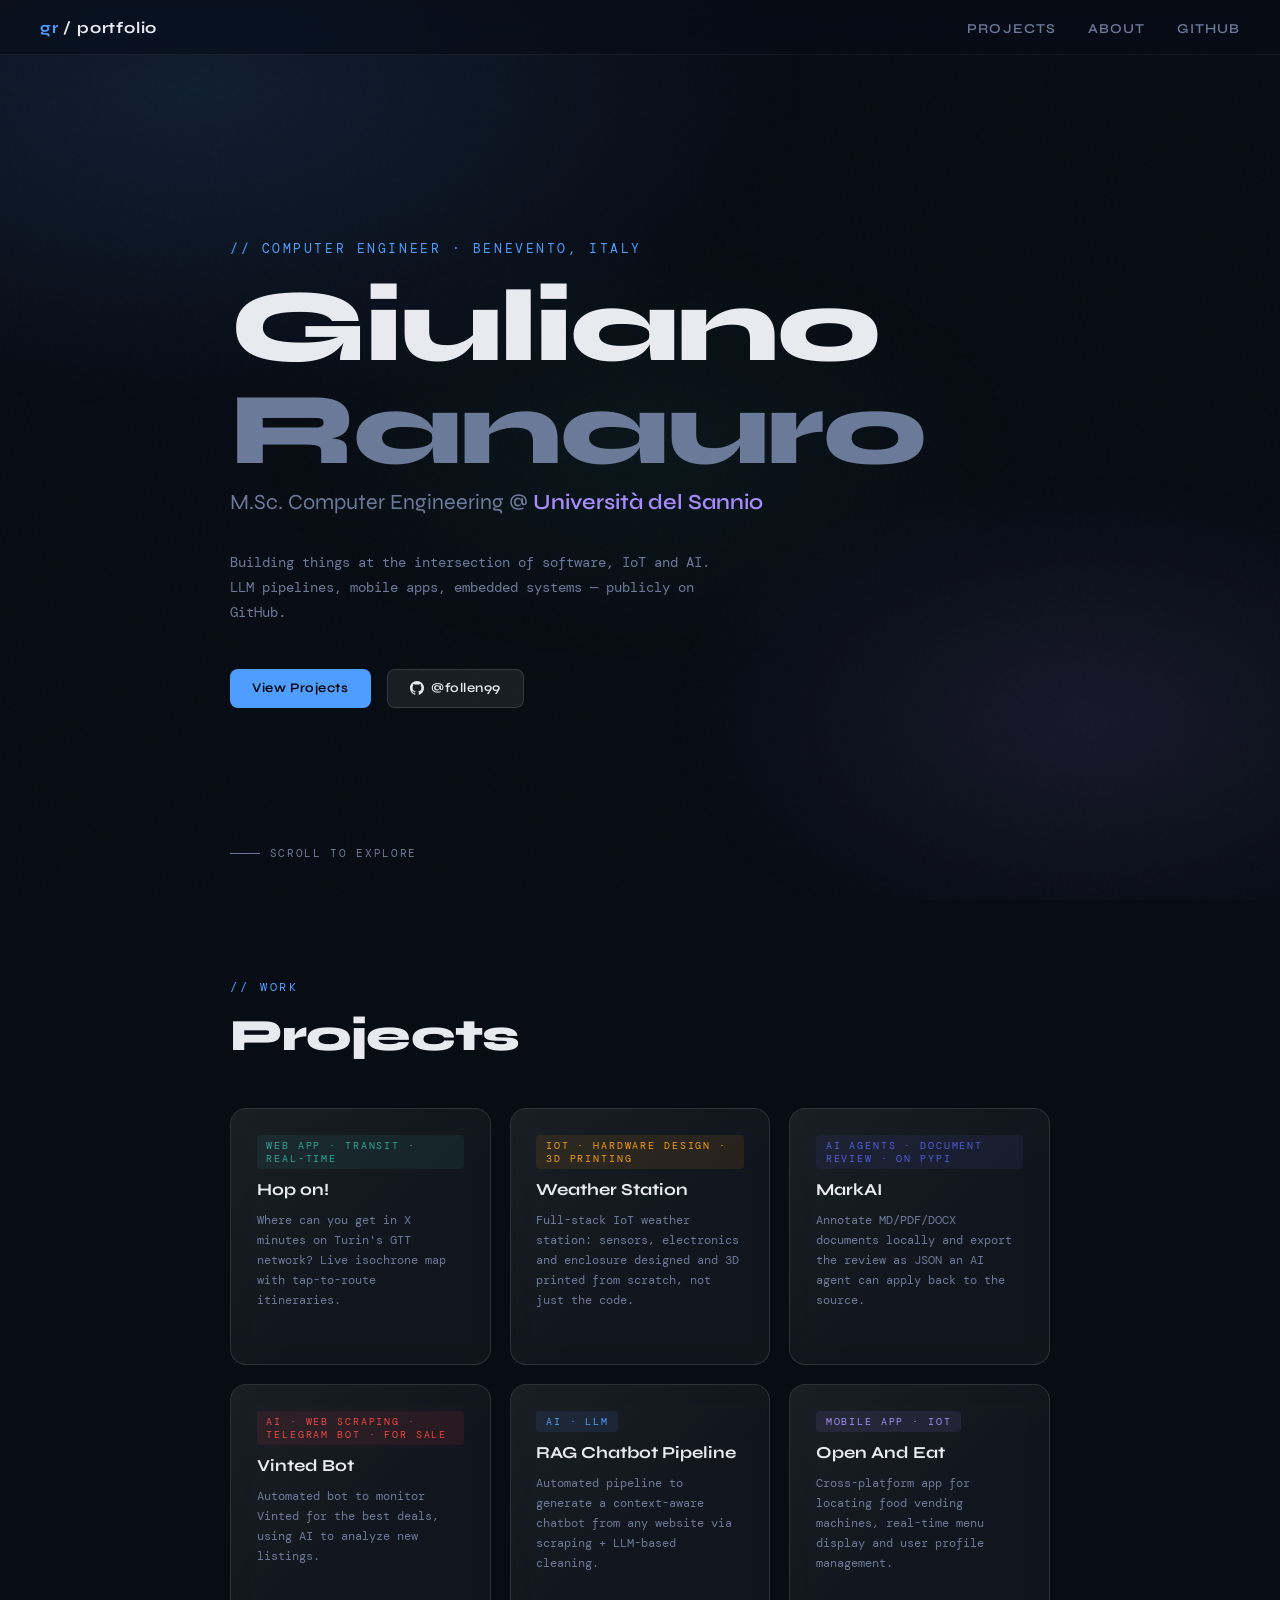
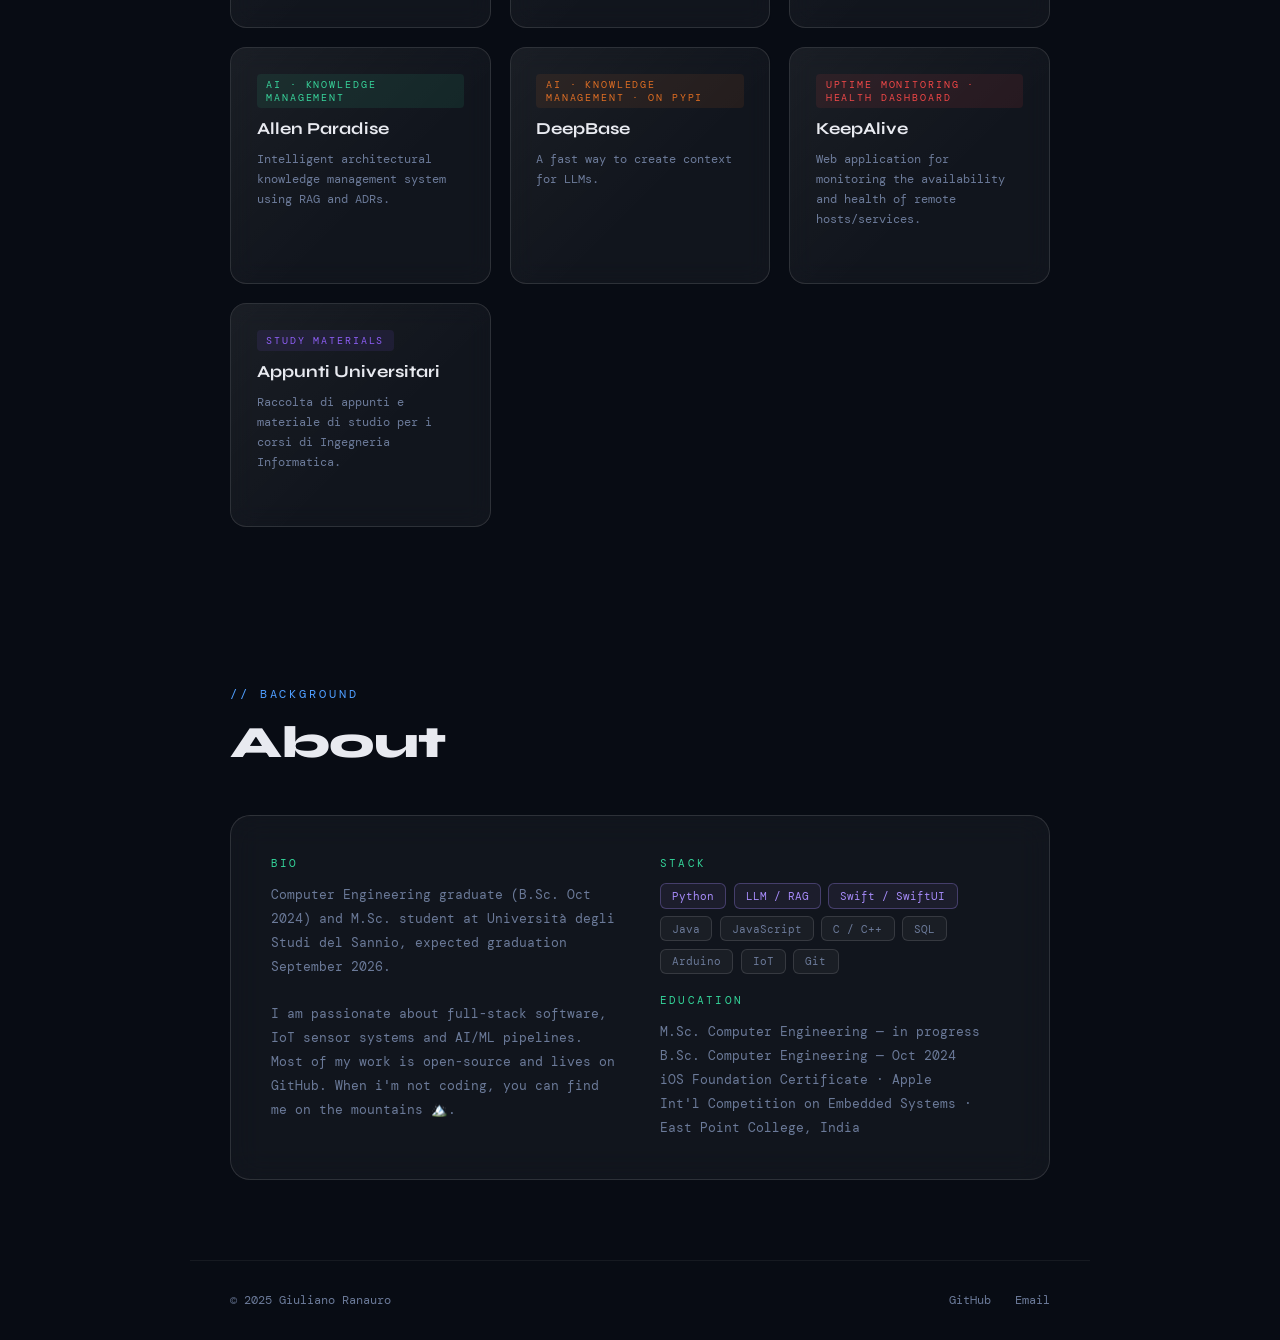
==== commit 3030bc80: "hop on!" ====
--- a/index.html
+++ b/index.html
@@ -508,6 +508,13 @@
     // The 'slug' must match the folder name inside ./projects/
     const PROJECTS = [
       {
+        slug: "hopon",
+        name: "Hop on!",
+        tag: "Web App · Transit · Real-Time",
+        desc: "Where can you get in X minutes on Turin's GTT network? Live isochrone map with tap-to-route itineraries.",
+        accent: "#2aa594"
+      },
+      {
         slug: "weather-station",
         name: "Weather Station",
         tag: "IoT · Hardware Design · 3D Printing",
